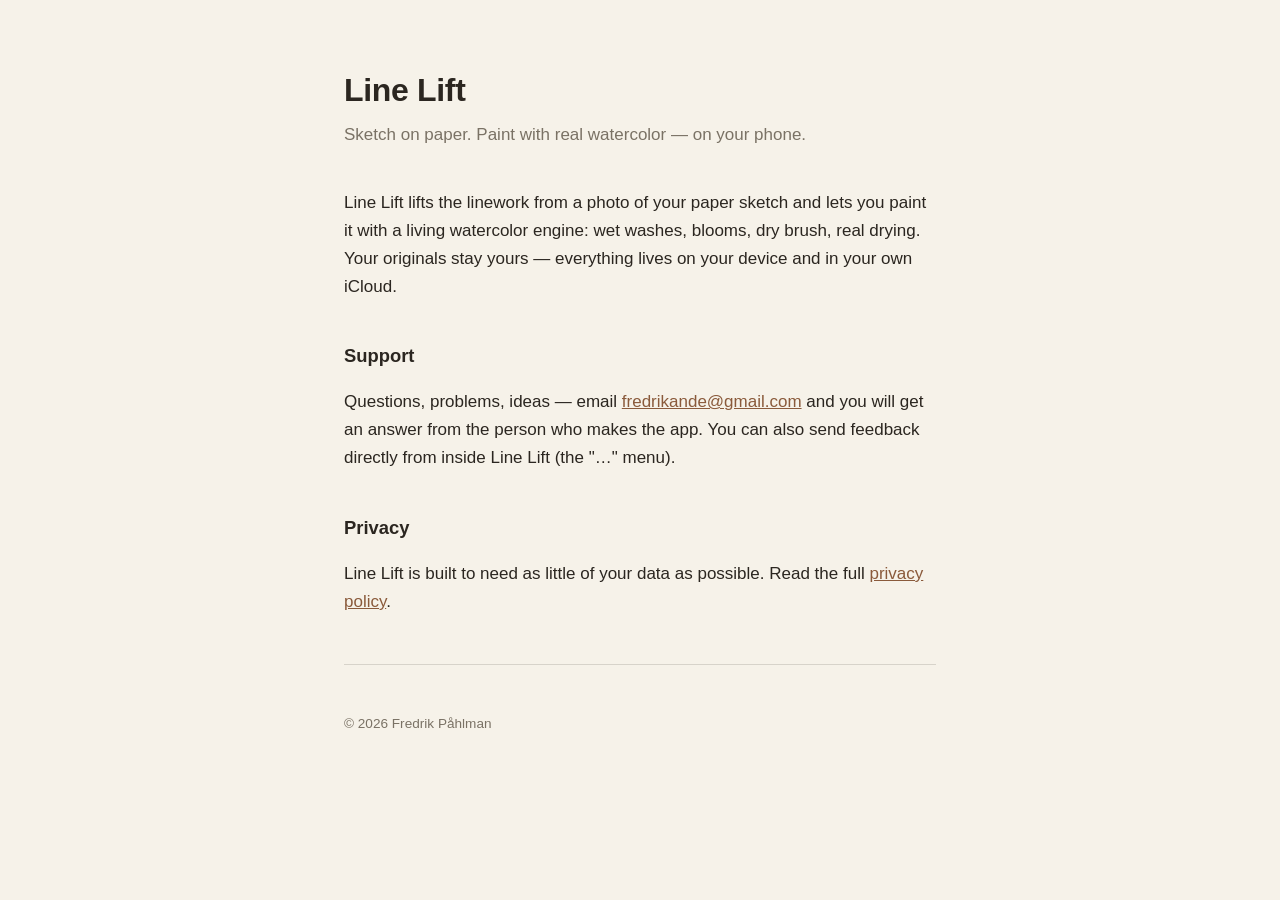
==== index.html @ dac559cd "Line Lift site: support page + privacy policy (GitHub Pages)" ====
<!DOCTYPE html>
<html lang="en">
<head>
<meta charset="utf-8">
<meta name="viewport" content="width=device-width, initial-scale=1">
<title>Line Lift — Support</title>
<meta name="description" content="Support and contact for Line Lift, the watercolor painting app.">
<style>
  :root {
    --paper: #F6F2E9;
    --ink: #2B2620;
    --ink-faint: #7A7265;
    --accent: #8A5A3B;
  }
  * { box-sizing: border-box; }
  body {
    margin: 0;
    background: var(--paper);
    color: var(--ink);
    font: 17px/1.65 -apple-system, BlinkMacSystemFont, "Segoe UI", Roboto, sans-serif;
    -webkit-font-smoothing: antialiased;
  }
  main {
    max-width: 40rem;
    margin: 0 auto;
    padding: 4rem 1.5rem 6rem;
  }
  h1 { font-size: 2rem; margin: 0 0 .25rem; letter-spacing: -0.01em; }
  .tagline { color: var(--ink-faint); margin: 0 0 2.5rem; }
  h2 { font-size: 1.15rem; margin: 2.5rem 0 .5rem; }
  a { color: var(--accent); }
  hr { border: 0; border-top: 1px solid rgba(43,38,32,.15); margin: 3rem 0; }
  footer { color: var(--ink-faint); font-size: .85rem; }
</style>
</head>
<body>
<main>
  <h1>Line Lift</h1>
  <p class="tagline">Sketch on paper. Paint with real watercolor — on your phone.</p>

  <p>Line Lift lifts the linework from a photo of your paper sketch and lets
  you paint it with a living watercolor engine: wet washes, blooms, dry brush,
  real drying. Your originals stay yours — everything lives on your device
  and in your own iCloud.</p>

  <h2>Support</h2>
  <p>Questions, problems, ideas — email
  <a href="mailto:fredrikande@gmail.com">fredrikande@gmail.com</a> and you will
  get an answer from the person who makes the app. You can also send feedback
  directly from inside Line Lift (the "…" menu).</p>

  <h2>Privacy</h2>
  <p>Line Lift is built to need as little of your data as possible.
  Read the full <a href="privacy/">privacy policy</a>.</p>

  <hr>
  <footer>© 2026 Fredrik Påhlman</footer>
</main>
</body>
</html>
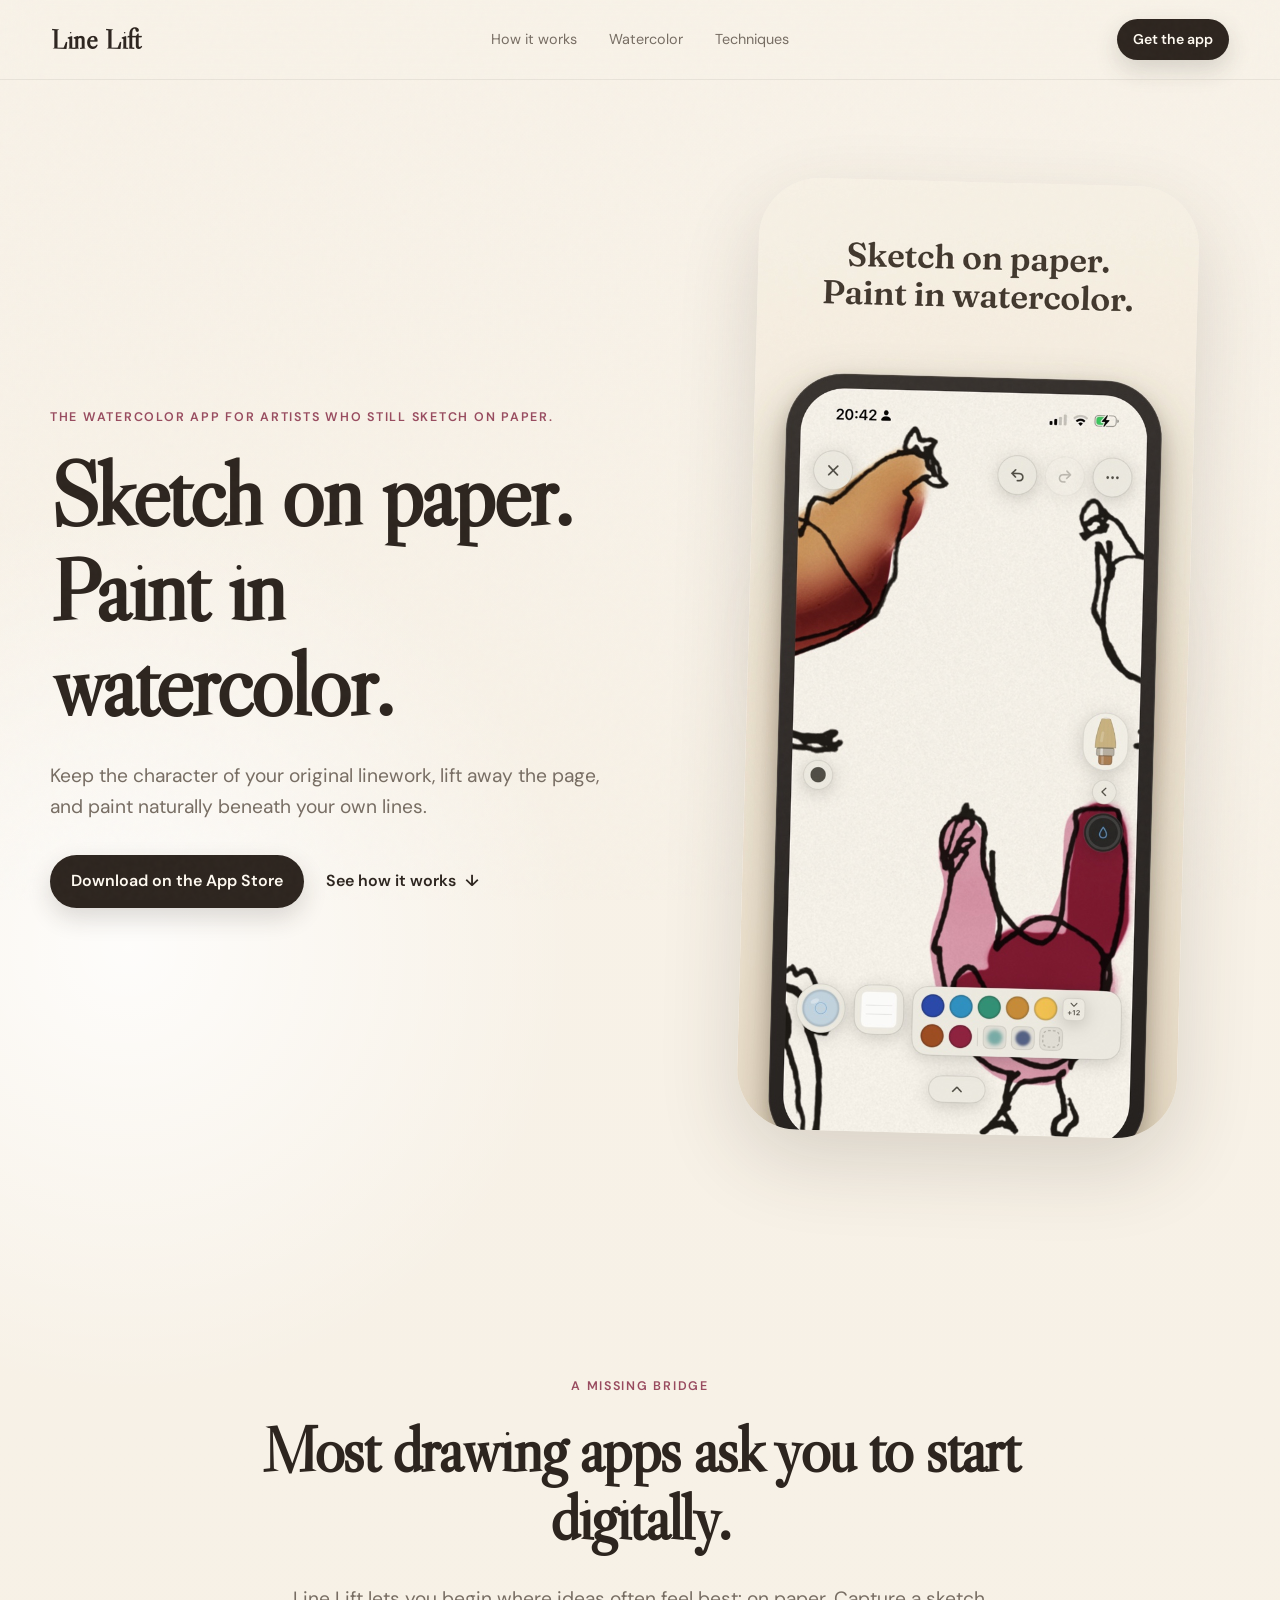
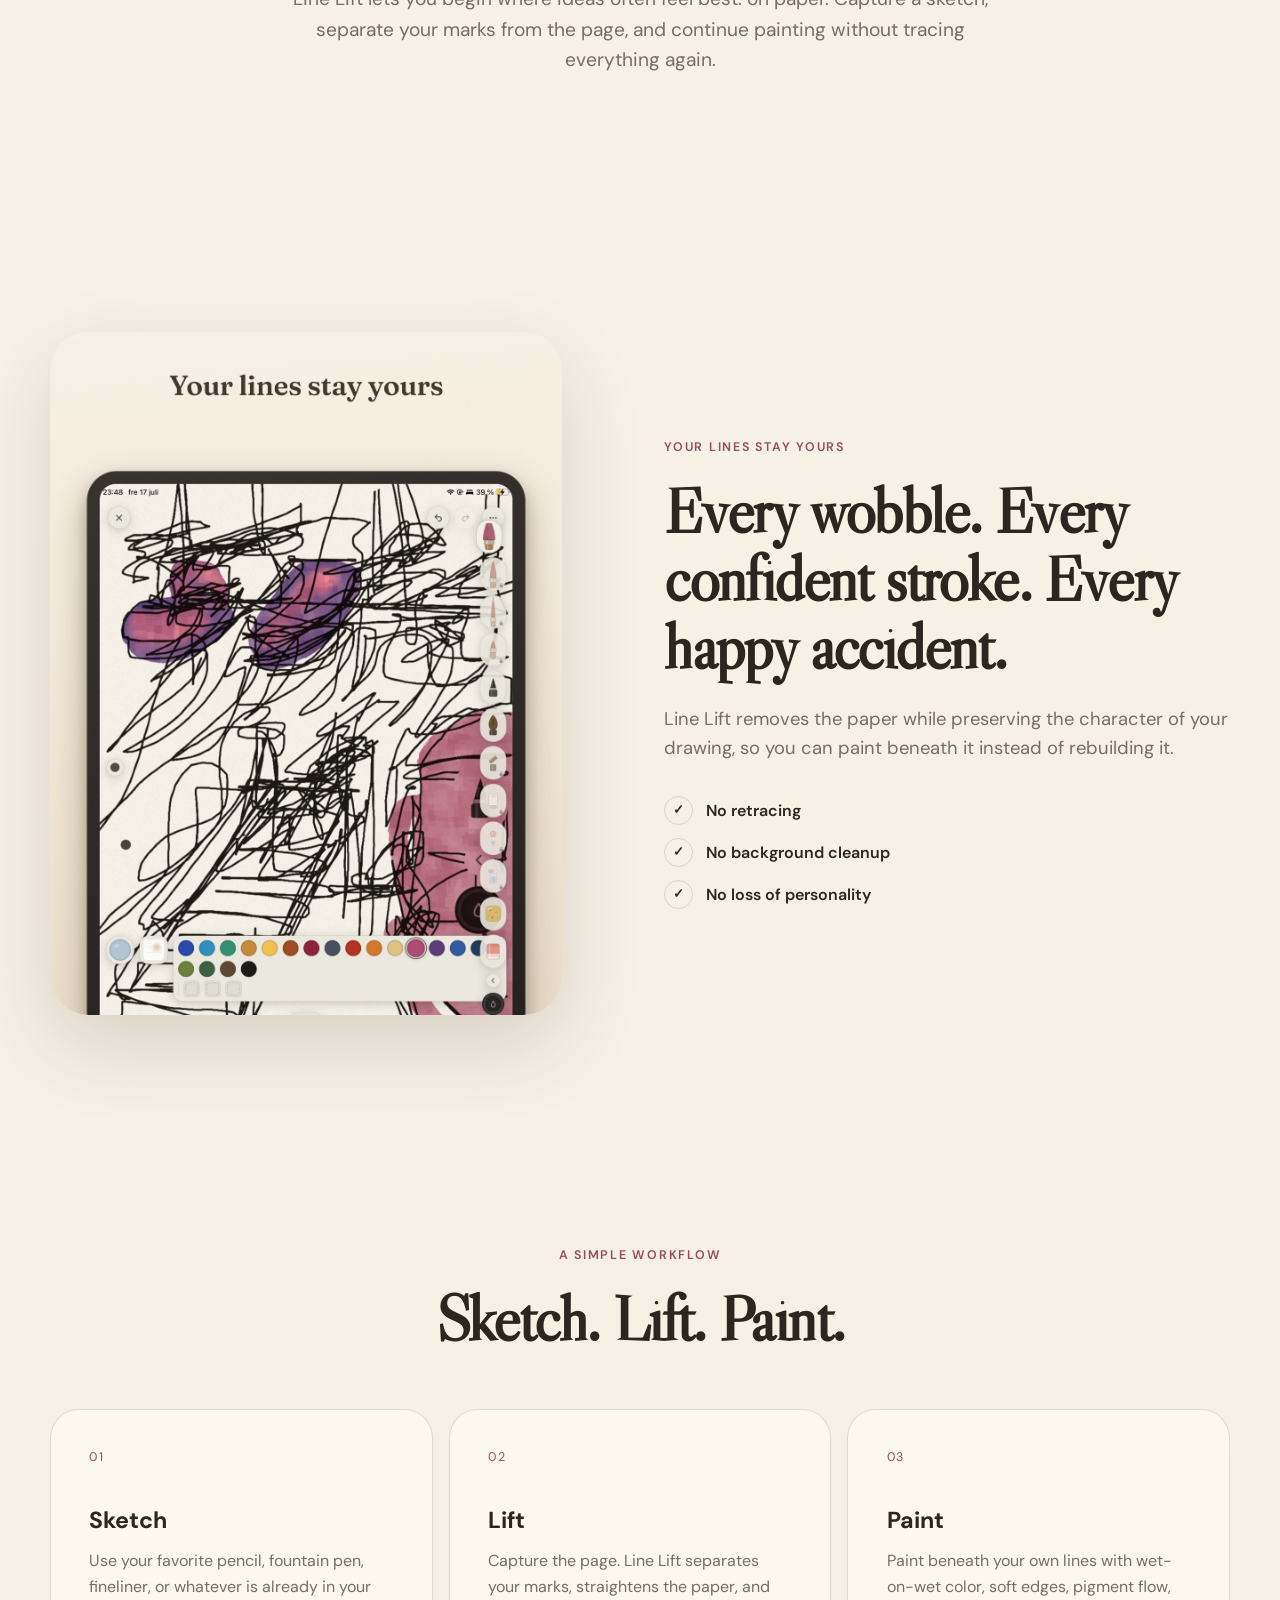
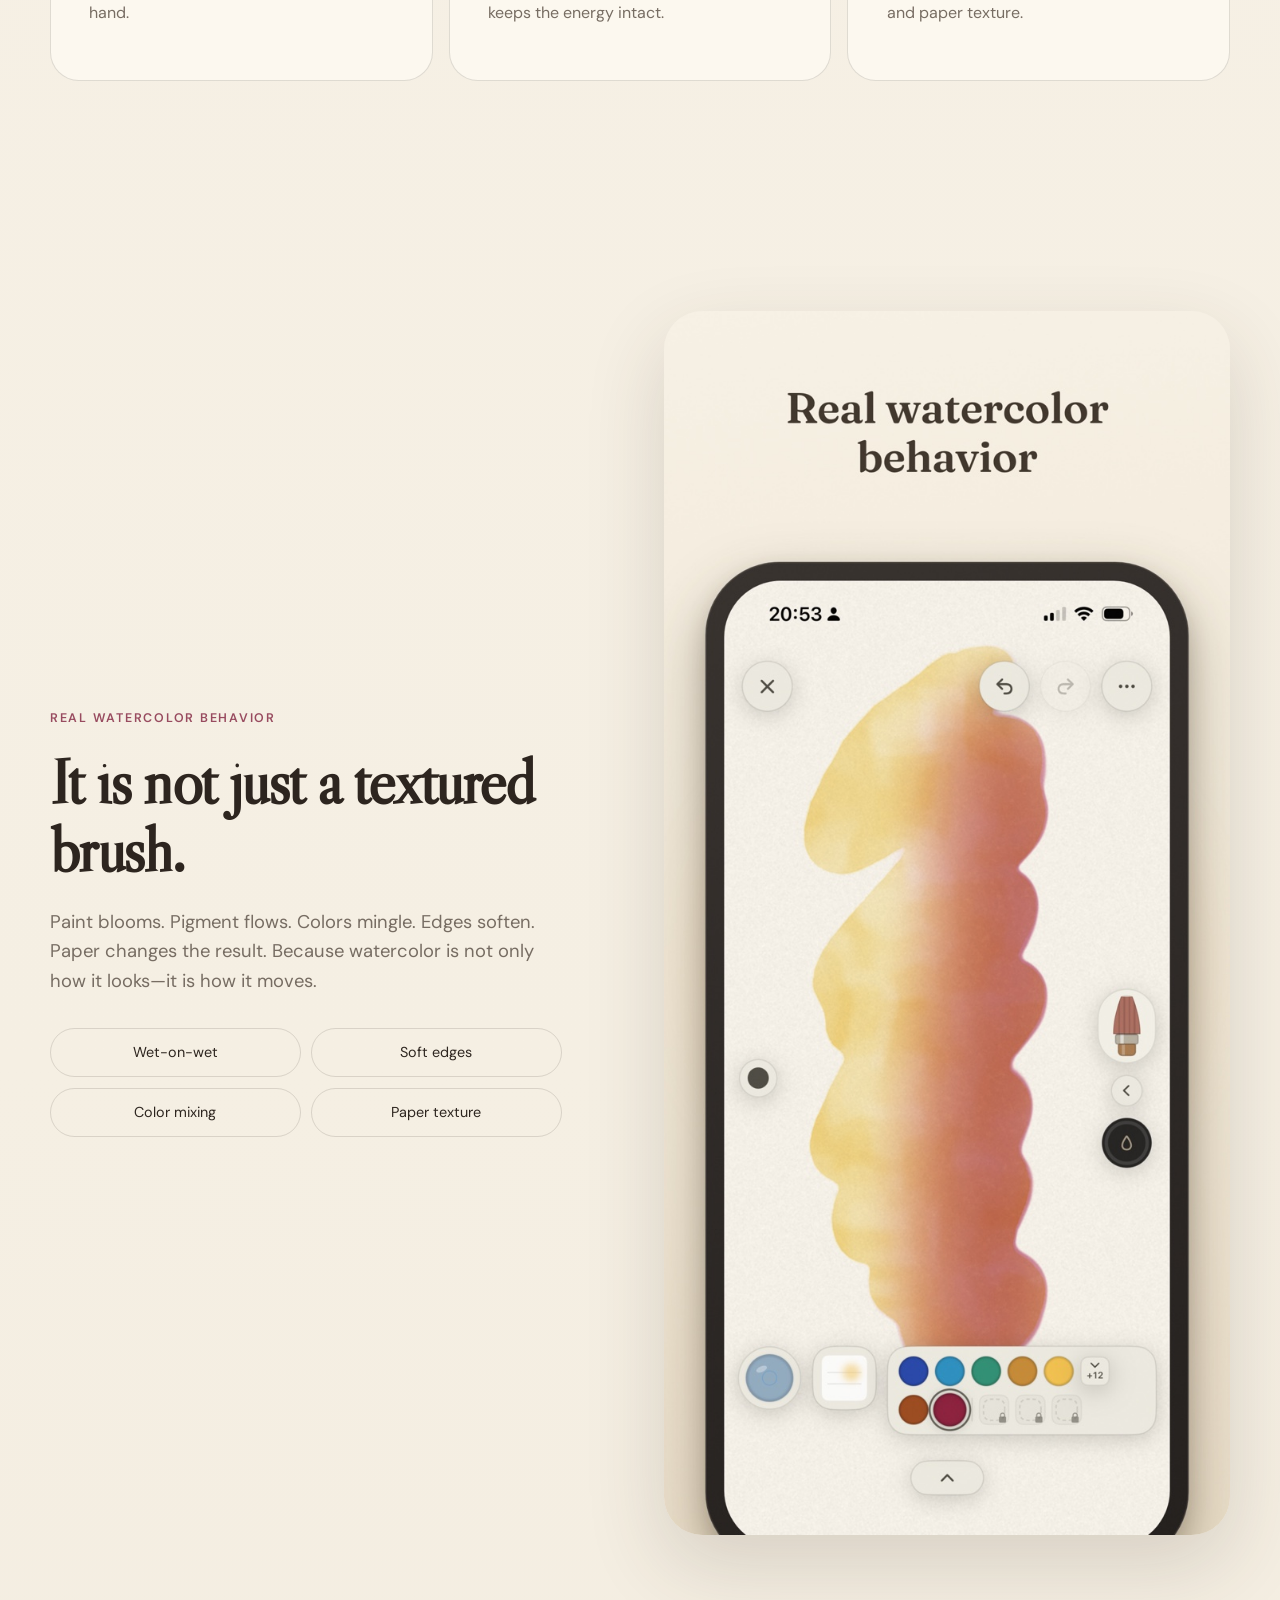
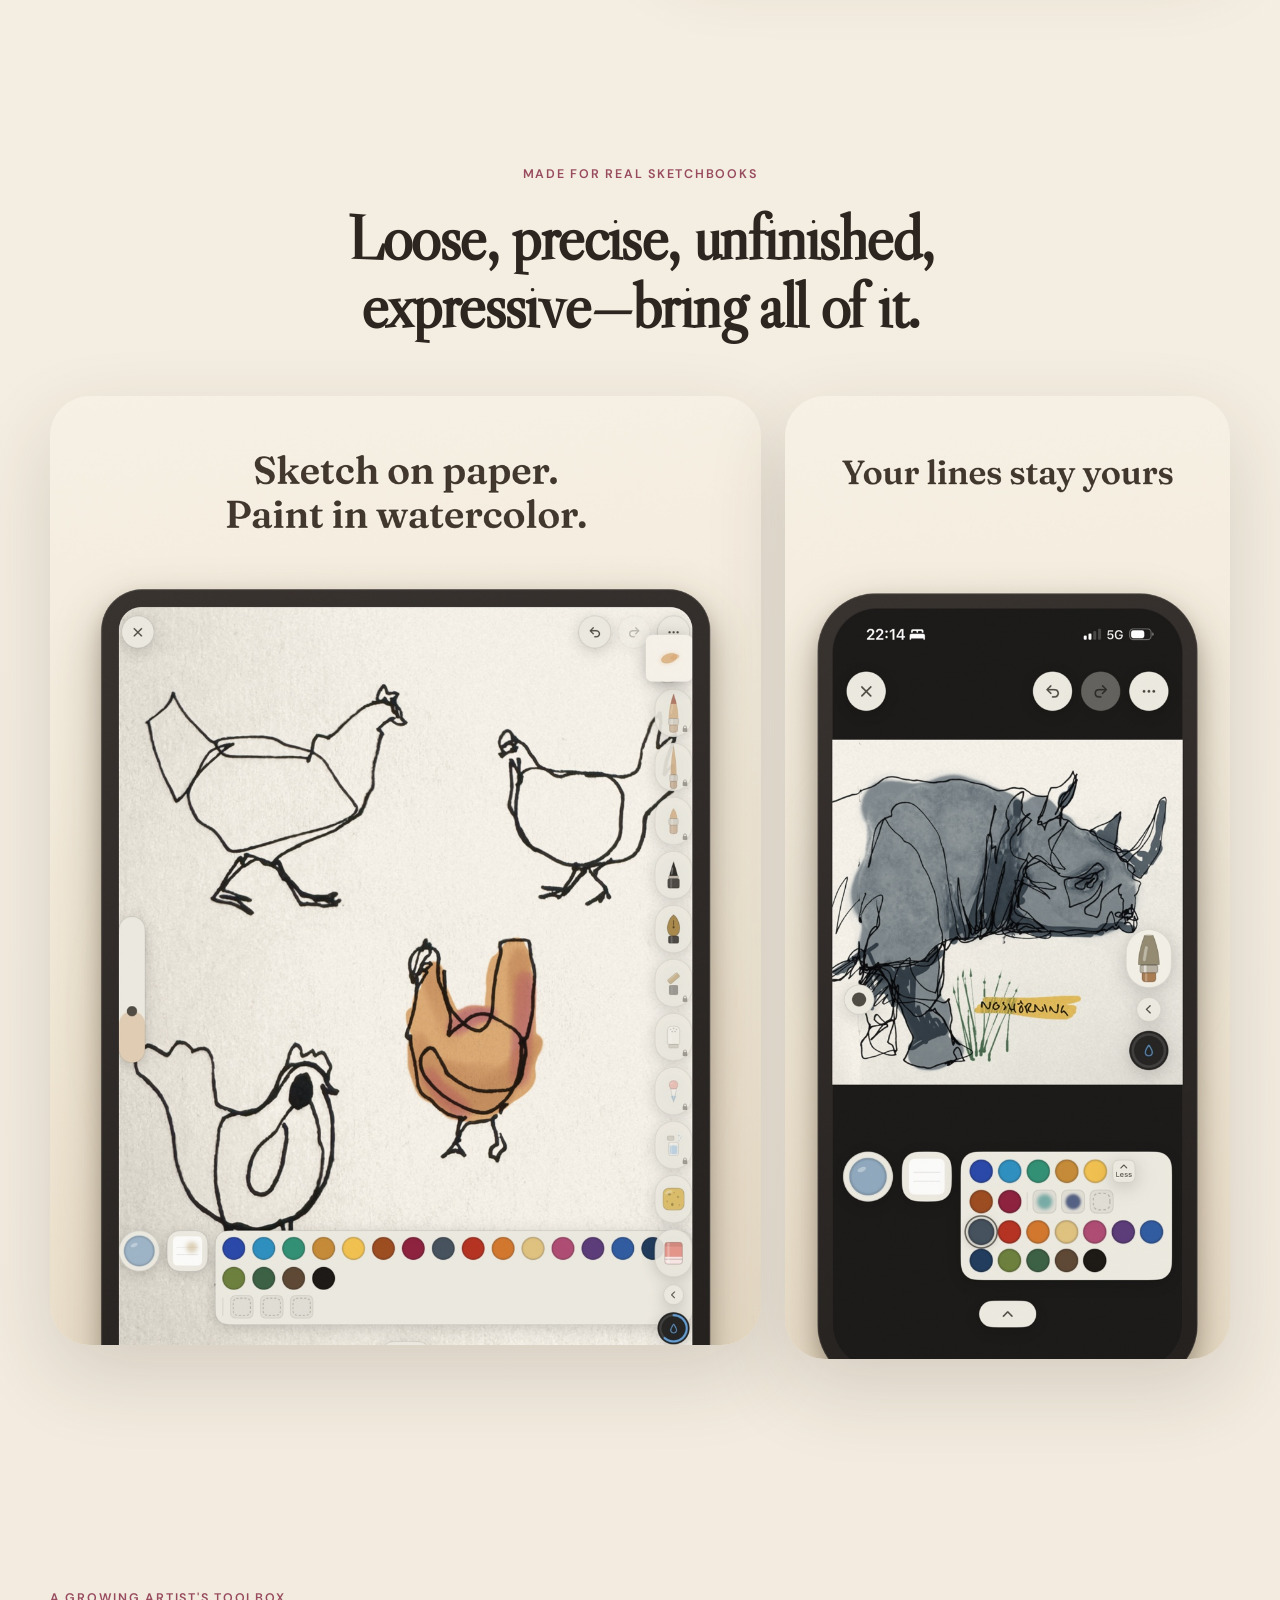
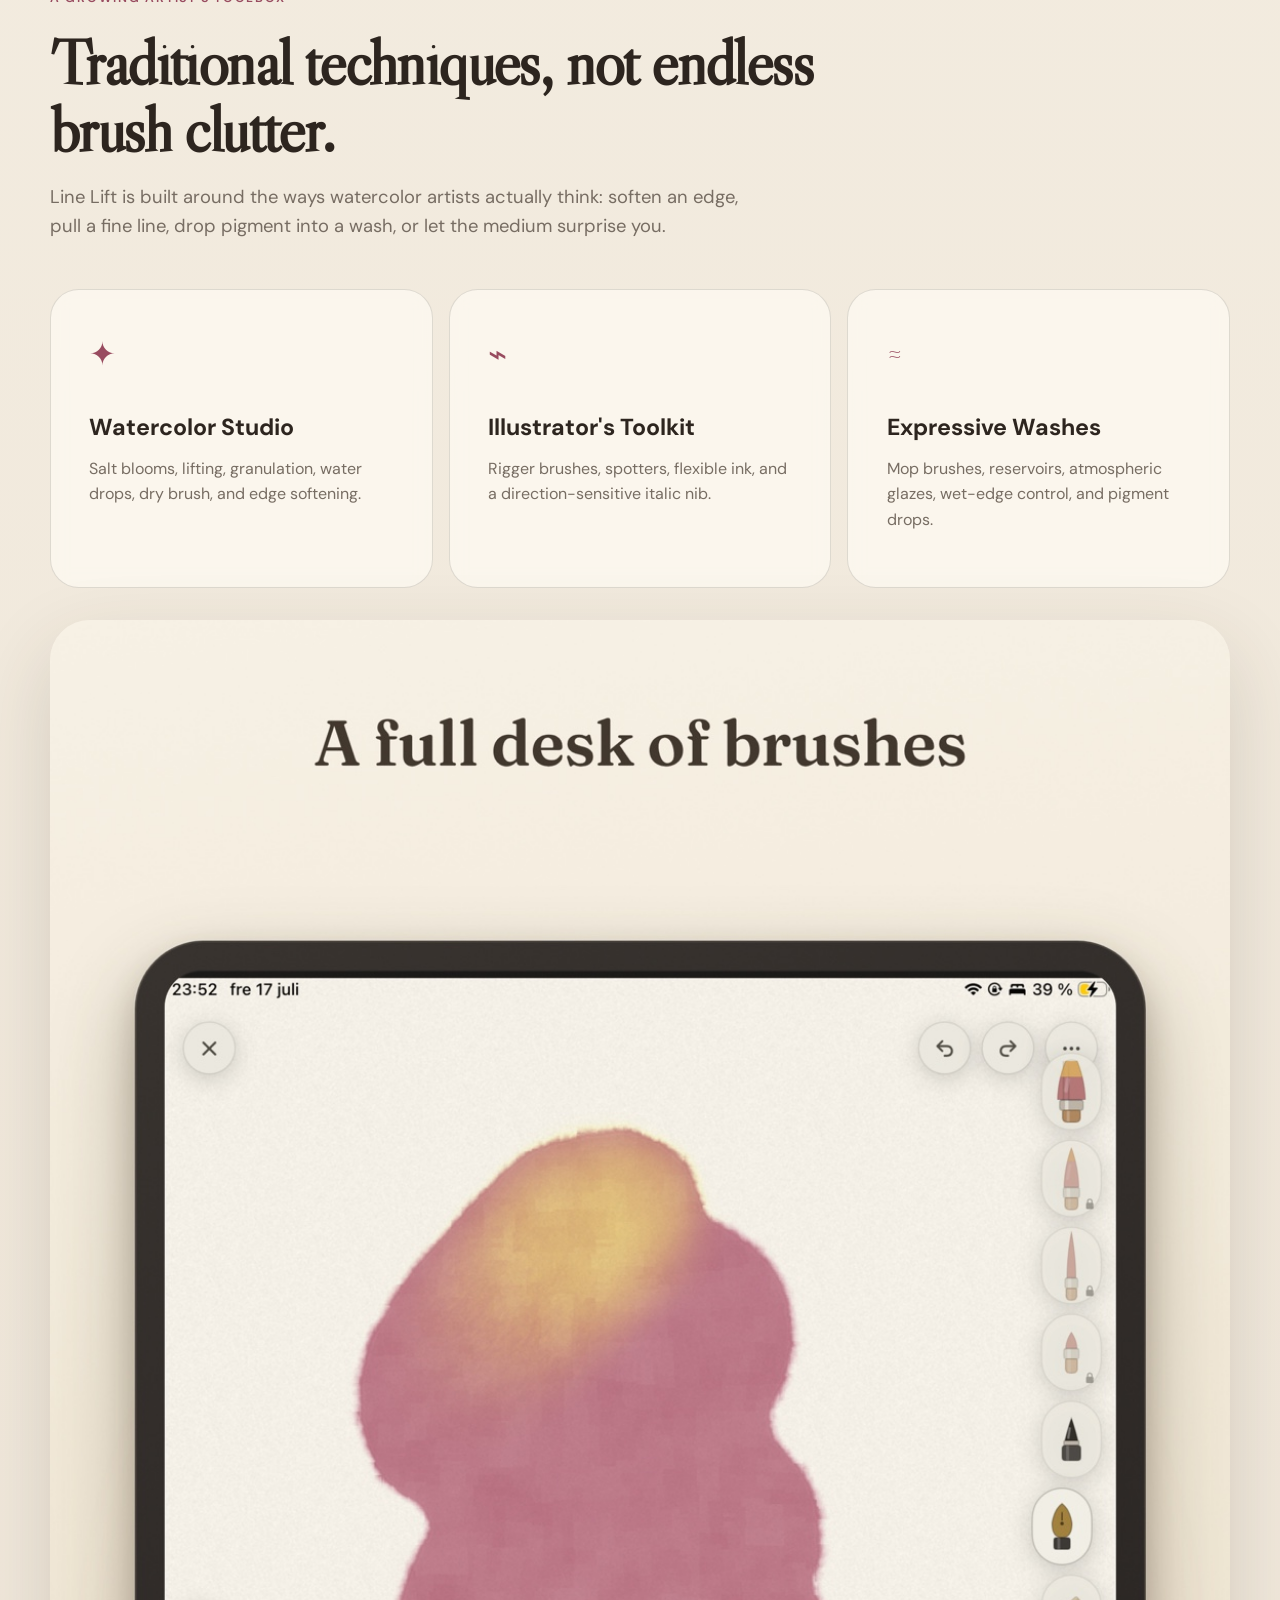
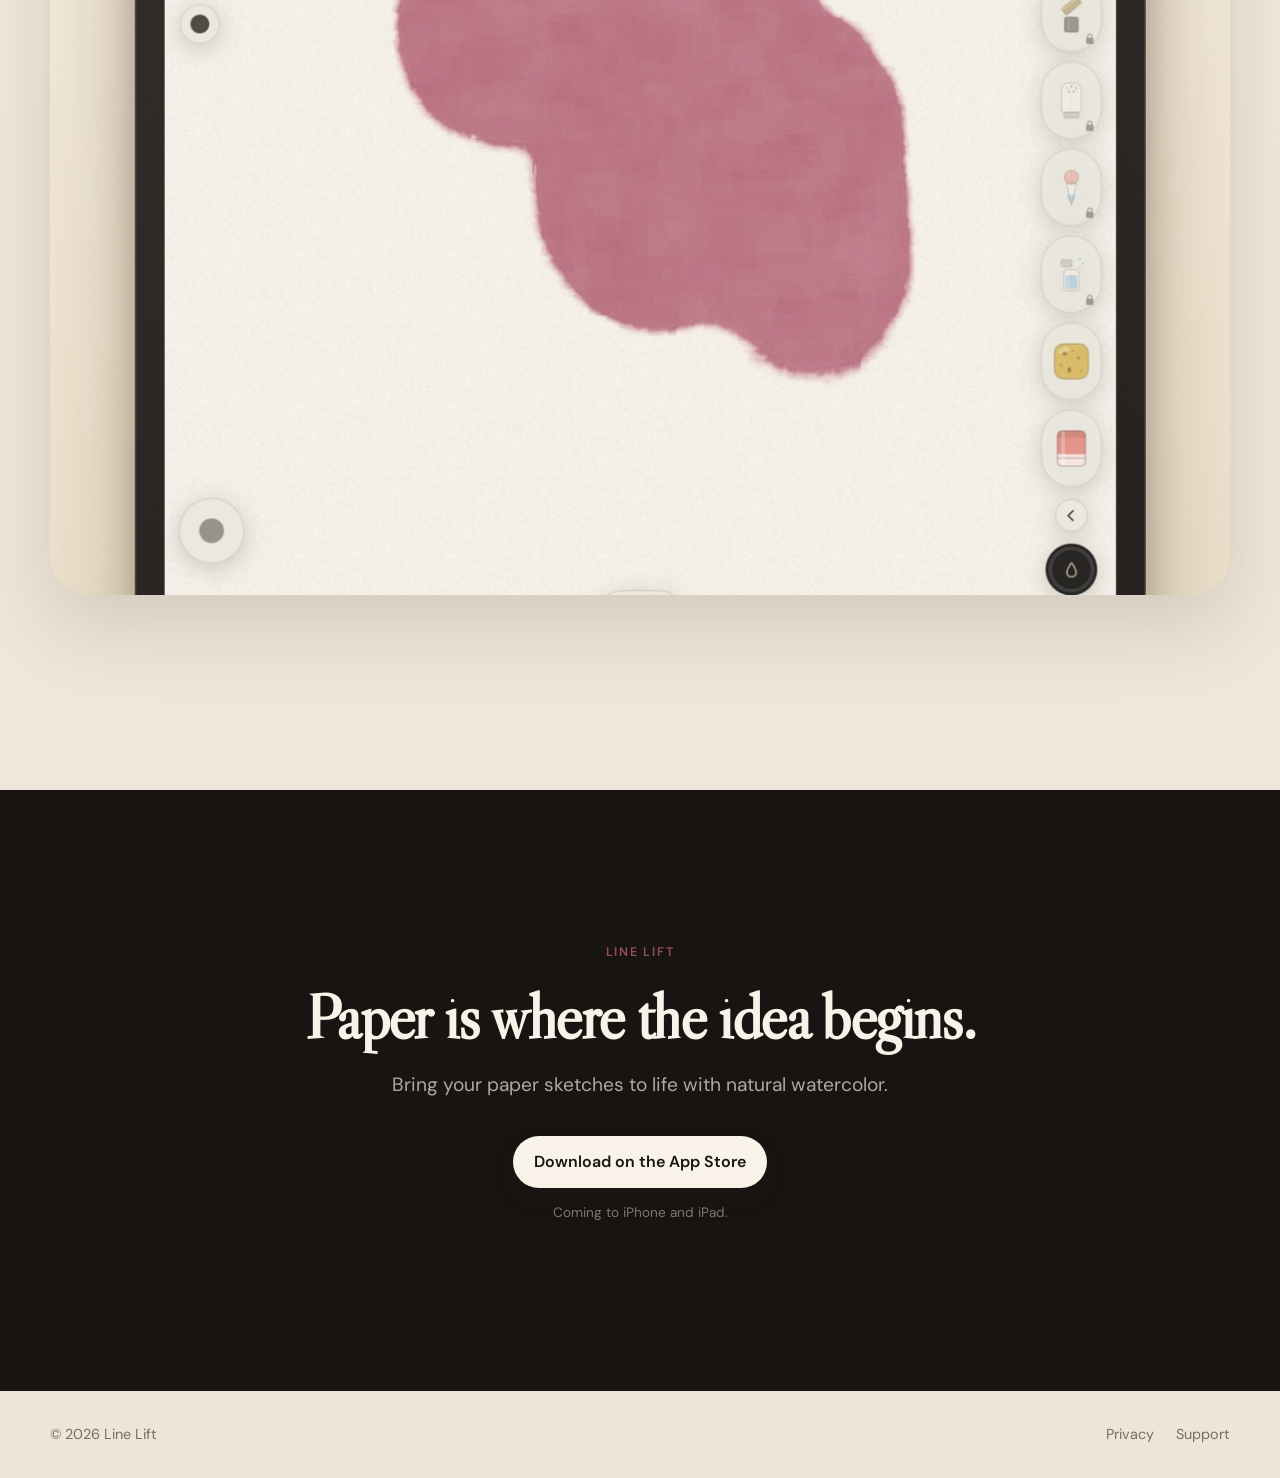
==== commit 94b8f90b: "Marketing site live at the root: landing page (index/styles/script/assets) from linelift-marketing-s" ====
--- a/index.html
+++ b/index.html
@@ -1,60 +1,162 @@
-<!DOCTYPE html>
+<!doctype html>
 <html lang="en">
 <head>
-<meta charset="utf-8">
-<meta name="viewport" content="width=device-width, initial-scale=1">
-<title>Line Lift — Support</title>
-<meta name="description" content="Support and contact for Line Lift, the watercolor painting app.">
-<style>
-  :root {
-    --paper: #F6F2E9;
-    --ink: #2B2620;
-    --ink-faint: #7A7265;
-    --accent: #8A5A3B;
-  }
-  * { box-sizing: border-box; }
-  body {
-    margin: 0;
-    background: var(--paper);
-    color: var(--ink);
-    font: 17px/1.65 -apple-system, BlinkMacSystemFont, "Segoe UI", Roboto, sans-serif;
-    -webkit-font-smoothing: antialiased;
-  }
-  main {
-    max-width: 40rem;
-    margin: 0 auto;
-    padding: 4rem 1.5rem 6rem;
-  }
-  h1 { font-size: 2rem; margin: 0 0 .25rem; letter-spacing: -0.01em; }
-  .tagline { color: var(--ink-faint); margin: 0 0 2.5rem; }
-  h2 { font-size: 1.15rem; margin: 2.5rem 0 .5rem; }
-  a { color: var(--accent); }
-  hr { border: 0; border-top: 1px solid rgba(43,38,32,.15); margin: 3rem 0; }
-  footer { color: var(--ink-faint); font-size: .85rem; }
-</style>
+  <meta charset="utf-8" />
+  <meta name="viewport" content="width=device-width, initial-scale=1" />
+  <meta name="theme-color" content="#f5efe3" />
+  <meta name="description" content="Line Lift lets you sketch on paper, lift your lines, and paint beneath them with natural digital watercolor." />
+  <title>Line Lift — Sketch on paper. Paint in watercolor.</title>
+  <link rel="preconnect" href="https://fonts.googleapis.com">
+  <link rel="preconnect" href="https://fonts.gstatic.com" crossorigin>
+  <link href="https://fonts.googleapis.com/css2?family=DM+Sans:wght@400;500;600&family=Libre+Caslon+Display&display=swap" rel="stylesheet">
+  <link rel="stylesheet" href="styles.css" />
 </head>
 <body>
-<main>
-  <h1>Line Lift</h1>
-  <p class="tagline">Sketch on paper. Paint with real watercolor — on your phone.</p>
+  <header class="site-header">
+    <a class="brand" href="#top" aria-label="Line Lift home">Line Lift</a>
+    <nav class="nav" aria-label="Primary navigation">
+      <a href="#how">How it works</a>
+      <a href="#watercolor">Watercolor</a>
+      <a href="#techniques">Techniques</a>
+    </nav>
+    <a class="button button-small" href="#download">Get the app</a>
+  </header>
 
-  <p>Line Lift lifts the linework from a photo of your paper sketch and lets
-  you paint it with a living watercolor engine: wet washes, blooms, dry brush,
-  real drying. Your originals stay yours — everything lives on your device
-  and in your own iCloud.</p>
+  <main id="top">
+    <section class="hero section-shell">
+      <div class="hero-copy reveal">
+        <p class="eyebrow">The watercolor app for artists who still sketch on paper.</p>
+        <h1>Sketch on paper.<br>Paint in watercolor.</h1>
+        <p class="lede">Keep the character of your original linework, lift away the page, and paint naturally beneath your own lines.</p>
+        <div class="hero-actions">
+          <a class="button" href="#download">Download on the App Store</a>
+          <a class="text-link" href="#how">See how it works <span>↓</span></a>
+        </div>
+      </div>
+      <div class="hero-visual reveal delay-1" aria-label="Line Lift shown on iPhone">
+        <div class="glow"></div>
+        <img src="assets/phone-sketch.jpeg" alt="Line Lift painting a paper chicken sketch with watercolor" />
+      </div>
+    </section>
 
-  <h2>Support</h2>
-  <p>Questions, problems, ideas — email
-  <a href="mailto:fredrikande@gmail.com">fredrikande@gmail.com</a> and you will
-  get an answer from the person who makes the app. You can also send feedback
-  directly from inside Line Lift (the "…" menu).</p>
+    <section class="statement section-shell reveal">
+      <p class="eyebrow">A missing bridge</p>
+      <h2>Most drawing apps ask you to start digitally.</h2>
+      <p>Line Lift lets you begin where ideas often feel best: on paper. Capture a sketch, separate your marks from the page, and continue painting without tracing everything again.</p>
+    </section>
 
-  <h2>Privacy</h2>
-  <p>Line Lift is built to need as little of your data as possible.
-  Read the full <a href="privacy/">privacy policy</a>.</p>
+    <section class="feature split section-shell" id="how">
+      <div class="feature-visual reveal">
+        <img src="assets/ipad-lines.jpeg" alt="Expressive black linework preserved over watercolor in Line Lift on iPad" />
+      </div>
+      <div class="feature-copy reveal delay-1">
+        <p class="eyebrow">Your lines stay yours</p>
+        <h2>Every wobble. Every confident stroke. Every happy accident.</h2>
+        <p>Line Lift removes the paper while preserving the character of your drawing, so you can paint beneath it instead of rebuilding it.</p>
+        <ul class="clean-list">
+          <li>No retracing</li>
+          <li>No background cleanup</li>
+          <li>No loss of personality</li>
+        </ul>
+      </div>
+    </section>
 
-  <hr>
-  <footer>© 2026 Fredrik Påhlman</footer>
-</main>
+    <section class="workflow section-shell">
+      <div class="section-heading reveal">
+        <p class="eyebrow">A simple workflow</p>
+        <h2>Sketch. Lift. Paint.</h2>
+      </div>
+      <div class="steps">
+        <article class="step reveal">
+          <span class="step-number">01</span>
+          <h3>Sketch</h3>
+          <p>Use your favorite pencil, fountain pen, fineliner, or whatever is already in your hand.</p>
+        </article>
+        <article class="step reveal delay-1">
+          <span class="step-number">02</span>
+          <h3>Lift</h3>
+          <p>Capture the page. Line Lift separates your marks, straightens the paper, and keeps the energy intact.</p>
+        </article>
+        <article class="step reveal delay-2">
+          <span class="step-number">03</span>
+          <h3>Paint</h3>
+          <p>Paint beneath your own lines with wet-on-wet color, soft edges, pigment flow, and paper texture.</p>
+        </article>
+      </div>
+    </section>
+
+    <section class="feature split reverse section-shell" id="watercolor">
+      <div class="feature-visual reveal">
+        <img src="assets/phone-watercolor.jpeg" alt="Soft natural watercolor blending inside Line Lift" />
+      </div>
+      <div class="feature-copy reveal delay-1">
+        <p class="eyebrow">Real watercolor behavior</p>
+        <h2>It is not just a textured brush.</h2>
+        <p>Paint blooms. Pigment flows. Colors mingle. Edges soften. Paper changes the result. Because watercolor is not only how it looks—it is how it moves.</p>
+        <div class="behavior-grid">
+          <span>Wet-on-wet</span><span>Soft edges</span><span>Color mixing</span><span>Paper texture</span>
+        </div>
+      </div>
+    </section>
+
+    <section class="gallery section-shell">
+      <div class="section-heading reveal">
+        <p class="eyebrow">Made for real sketchbooks</p>
+        <h2>Loose, precise, unfinished, expressive—bring all of it.</h2>
+      </div>
+      <div class="gallery-grid">
+        <figure class="reveal"><img src="assets/ipad-sketch.jpeg" alt="Paper chicken sketches being painted in Line Lift on iPad"></figure>
+        <figure class="reveal delay-1"><img src="assets/phone-lines.jpeg" alt="Rhino line drawing preserved over watercolor in Line Lift"></figure>
+      </div>
+    </section>
+
+    <section class="techniques section-shell" id="techniques">
+      <div class="techniques-copy reveal">
+        <p class="eyebrow">A growing artist's toolbox</p>
+        <h2>Traditional techniques, not endless brush clutter.</h2>
+        <p>Line Lift is built around the ways watercolor artists actually think: soften an edge, pull a fine line, drop pigment into a wash, or let the medium surprise you.</p>
+      </div>
+      <div class="technique-cards">
+        <article class="technique-card reveal">
+          <span class="technique-icon">✦</span>
+          <h3>Watercolor Studio</h3>
+          <p>Salt blooms, lifting, granulation, water drops, dry brush, and edge softening.</p>
+        </article>
+        <article class="technique-card reveal delay-1">
+          <span class="technique-icon">⌁</span>
+          <h3>Illustrator's Toolkit</h3>
+          <p>Rigger brushes, spotters, flexible ink, and a direction-sensitive italic nib.</p>
+        </article>
+        <article class="technique-card reveal delay-2">
+          <span class="technique-icon">≈</span>
+          <h3>Expressive Washes</h3>
+          <p>Mop brushes, reservoirs, atmospheric glazes, wet-edge control, and pigment drops.</p>
+        </article>
+      </div>
+      <div class="wide-image reveal">
+        <img src="assets/ipad-brushes.jpeg" alt="A collection of watercolor brushes inside Line Lift on iPad" />
+      </div>
+    </section>
+
+    <section class="final-cta" id="download">
+      <div class="final-inner reveal">
+        <p class="eyebrow">Line Lift</p>
+        <h2>Paper is where the idea begins.</h2>
+        <p>Bring your paper sketches to life with natural watercolor.</p>
+        <a class="button button-dark" href="#" aria-label="Download Line Lift on the App Store">Download on the App Store</a>
+        <p class="availability">Coming to iPhone and iPad.</p>
+      </div>
+    </section>
+  </main>
+
+  <footer class="footer section-shell">
+    <span>© <span id="year"></span> Line Lift</span>
+    <div>
+      <a href="privacy/">Privacy</a>
+      <a href="support/">Support</a>
+    </div>
+  </footer>
+
+  <script src="script.js"></script>
 </body>
 </html>
--- a/styles.css
+++ b/styles.css
@@ -0,0 +1,185 @@
+:root {
+  --paper: #f5efe3;
+  --paper-deep: #e9dfcf;
+  --ink: #2d251f;
+  --muted: #776d63;
+  --line: rgba(45, 37, 31, .14);
+  --card: rgba(255, 252, 245, .66);
+  --accent: #984b5f;
+  --shadow: 0 30px 80px rgba(65, 48, 35, .16);
+  --serif: "Libre Caslon Display", Georgia, serif;
+  --sans: "DM Sans", -apple-system, BlinkMacSystemFont, "Segoe UI", sans-serif;
+}
+
+* { box-sizing: border-box; }
+html { scroll-behavior: smooth; }
+body {
+  margin: 0;
+  background:
+    radial-gradient(circle at 10% 10%, rgba(255,255,255,.82), transparent 28rem),
+    linear-gradient(180deg, #f8f2e8 0%, var(--paper) 45%, #eee5d8 100%);
+  color: var(--ink);
+  font-family: var(--sans);
+  line-height: 1.6;
+}
+body::before {
+  content: "";
+  position: fixed;
+  inset: 0;
+  pointer-events: none;
+  opacity: .18;
+  background-image: url("data:image/svg+xml,%3Csvg viewBox='0 0 180 180' xmlns='http://www.w3.org/2000/svg'%3E%3Cfilter id='n'%3E%3CfeTurbulence type='fractalNoise' baseFrequency='.85' numOctaves='3' stitchTiles='stitch'/%3E%3C/filter%3E%3Crect width='100%25' height='100%25' filter='url(%23n)' opacity='.12'/%3E%3C/svg%3E");
+  z-index: 99;
+}
+img { display: block; width: 100%; }
+a { color: inherit; text-decoration: none; }
+
+.site-header {
+  position: sticky;
+  top: 0;
+  z-index: 50;
+  display: grid;
+  grid-template-columns: 1fr auto 1fr;
+  align-items: center;
+  gap: 2rem;
+  padding: 1.1rem clamp(1.25rem, 4vw, 4rem);
+  background: rgba(248, 242, 232, .78);
+  border-bottom: 1px solid rgba(45,37,31,.08);
+  backdrop-filter: blur(18px);
+}
+.brand { font-family: var(--serif); font-size: 1.7rem; font-weight: 700; }
+.nav { display: flex; gap: 2rem; font-size: .9rem; color: var(--muted); }
+.nav a:hover { color: var(--ink); }
+.site-header > .button { justify-self: end; }
+
+.section-shell { width: min(1180px, calc(100% - 2.5rem)); margin-inline: auto; }
+.hero {
+  min-height: 88vh;
+  display: grid;
+  grid-template-columns: 1.05fr .95fr;
+  align-items: center;
+  gap: clamp(2rem, 6vw, 7rem);
+  padding-block: clamp(4rem, 8vw, 8rem);
+}
+.eyebrow {
+  margin: 0 0 1.2rem;
+  font-size: .78rem;
+  font-weight: 600;
+  letter-spacing: .14em;
+  text-transform: uppercase;
+  color: var(--accent);
+}
+h1, h2, h3 { margin: 0; line-height: 1.06; }
+h1, h2 { font-family: var(--serif); font-weight: 700; letter-spacing: -.025em; }
+h1 { font-size: clamp(3.6rem, 7vw, 7.4rem); }
+h2 { font-size: clamp(2.5rem, 5vw, 5rem); }
+h3 { font-size: 1.45rem; }
+.lede { max-width: 43rem; margin: 1.8rem 0 0; font-size: clamp(1.1rem, 1.5vw, 1.35rem); color: var(--muted); }
+.hero-actions { display: flex; align-items: center; gap: 1.4rem; margin-top: 2rem; flex-wrap: wrap; }
+.button {
+  display: inline-flex;
+  align-items: center;
+  justify-content: center;
+  min-height: 3.2rem;
+  padding: .85rem 1.3rem;
+  border-radius: 999px;
+  background: var(--ink);
+  color: #fffaf1;
+  font-weight: 600;
+  box-shadow: 0 10px 25px rgba(45,37,31,.16);
+  transition: transform .2s ease, box-shadow .2s ease;
+}
+.button:hover { transform: translateY(-2px); box-shadow: 0 14px 30px rgba(45,37,31,.22); }
+.button-small { min-height: 2.55rem; padding: .55rem 1rem; font-size: .88rem; }
+.text-link { font-weight: 600; }
+.text-link span { display: inline-block; margin-left: .3rem; transition: transform .2s ease; }
+.text-link:hover span { transform: translateY(4px); }
+.hero-visual { position: relative; display: grid; place-items: center; }
+.hero-visual img { position: relative; width: min(100%, 440px); border-radius: 3.8rem; box-shadow: var(--shadow); transform: rotate(1.5deg); }
+.glow { position: absolute; width: 90%; aspect-ratio: 1; border-radius: 50%; background: radial-gradient(circle, rgba(196,111,125,.32), transparent 68%); filter: blur(20px); }
+
+.statement { text-align: center; padding-block: clamp(5rem, 11vw, 11rem); }
+.statement h2 { max-width: 900px; margin-inline: auto; }
+.statement > p:last-child { max-width: 720px; margin: 2rem auto 0; color: var(--muted); font-size: 1.2rem; }
+
+.split { display: grid; grid-template-columns: .95fr 1.05fr; align-items: center; gap: clamp(3rem, 8vw, 8rem); padding-block: clamp(5rem, 9vw, 9rem); }
+.split.reverse .feature-visual { order: 2; }
+.feature-visual img { border-radius: 2.4rem; box-shadow: var(--shadow); }
+.feature-copy p:not(.eyebrow) { color: var(--muted); font-size: 1.15rem; margin-top: 1.5rem; }
+.clean-list { list-style: none; padding: 0; margin: 2rem 0 0; display: grid; gap: .8rem; }
+.clean-list li { display: flex; align-items: center; gap: .8rem; font-weight: 600; }
+.clean-list li::before { content: "✓"; display: grid; place-items: center; width: 1.7rem; height: 1.7rem; border: 1px solid var(--line); border-radius: 50%; font-size: .8rem; }
+
+.workflow { padding-block: clamp(5rem, 9vw, 9rem); }
+.section-heading { text-align: center; max-width: 800px; margin: 0 auto 3.5rem; }
+.steps { display: grid; grid-template-columns: repeat(3, 1fr); gap: 1rem; }
+.step, .technique-card {
+  padding: clamp(1.7rem, 3vw, 2.5rem);
+  border: 1px solid var(--line);
+  border-radius: 1.8rem;
+  background: var(--card);
+  backdrop-filter: blur(8px);
+}
+.step-number { display: block; margin-bottom: 2.5rem; color: var(--accent); font-size: .78rem; letter-spacing: .12em; }
+.step p, .technique-card p { color: var(--muted); }
+.behavior-grid { display: grid; grid-template-columns: 1fr 1fr; gap: .65rem; margin-top: 2rem; }
+.behavior-grid span { padding: .75rem 1rem; border: 1px solid var(--line); border-radius: 999px; text-align: center; font-size: .9rem; }
+
+.gallery { padding-block: clamp(5rem, 9vw, 9rem); }
+.gallery-grid { display: grid; grid-template-columns: 1.15fr .72fr; gap: 1.5rem; align-items: start; }
+.gallery figure { margin: 0; }
+.gallery img { border-radius: 2.5rem; box-shadow: var(--shadow); }
+
+.techniques { padding-block: clamp(5rem, 9vw, 9rem); }
+.techniques-copy { max-width: 850px; margin-bottom: 3rem; }
+.techniques-copy > p:last-child { max-width: 700px; color: var(--muted); font-size: 1.15rem; }
+.technique-cards { display: grid; grid-template-columns: repeat(3, 1fr); gap: 1rem; }
+.technique-icon { display: block; font-family: var(--serif); font-size: 2rem; color: var(--accent); margin-bottom: 2.2rem; }
+.wide-image { margin-top: 2rem; }
+.wide-image img { border-radius: 2.5rem; box-shadow: var(--shadow); }
+
+.final-cta { margin-top: 5rem; padding: clamp(6rem, 12vw, 12rem) 1.25rem; background: #171411; color: #f8f2e8; text-align: center; }
+.final-inner { max-width: 850px; margin-inline: auto; }
+.final-inner h2 { color: #f8f2e8; }
+.final-inner > p:not(.eyebrow):not(.availability) { color: rgba(248,242,232,.67); font-size: 1.2rem; }
+.button-dark { background: #f8f2e8; color: #171411; margin-top: 1rem; }
+.availability { color: rgba(248,242,232,.45); font-size: .85rem; }
+.footer { display: flex; justify-content: space-between; padding-block: 2rem; color: var(--muted); font-size: .9rem; }
+.footer div { display: flex; gap: 1.4rem; }
+
+.reveal { opacity: 0; transform: translateY(26px); transition: opacity .75s ease, transform .75s ease; }
+.reveal.visible { opacity: 1; transform: translateY(0); }
+.delay-1 { transition-delay: .12s; }
+.delay-2 { transition-delay: .24s; }
+
+@media (max-width: 900px) {
+  .site-header { grid-template-columns: 1fr auto; }
+  .nav { display: none; }
+  .hero { grid-template-columns: 1fr; text-align: center; min-height: auto; }
+  .hero-copy { display: grid; justify-items: center; }
+  .hero-visual img { width: min(78vw, 410px); }
+  .split, .gallery-grid { grid-template-columns: 1fr; }
+  .split.reverse .feature-visual { order: initial; }
+  .feature-copy { text-align: center; }
+  .clean-list { max-width: 320px; margin-inline: auto; text-align: left; }
+  .steps, .technique-cards { grid-template-columns: 1fr; }
+  .gallery-grid figure:nth-child(2) { width: 70%; justify-self: center; }
+}
+
+@media (max-width: 560px) {
+  .site-header { padding-inline: 1rem; }
+  .button-small { font-size: 0; width: 2.7rem; padding: 0; }
+  .button-small::after { content: "↓"; font-size: 1rem; }
+  h1 { font-size: clamp(3.1rem, 16vw, 4.5rem); }
+  .hero { padding-top: 3rem; }
+  .hero-actions { flex-direction: column; }
+  .feature-visual img, .gallery img, .wide-image img { border-radius: 1.6rem; }
+  .gallery-grid figure:nth-child(2) { width: 90%; }
+  .footer { flex-direction: column; gap: 1rem; align-items: center; }
+}
+
+@media (prefers-reduced-motion: reduce) {
+  html { scroll-behavior: auto; }
+  .reveal { opacity: 1; transform: none; transition: none; }
+  .button, .text-link span { transition: none; }
+}
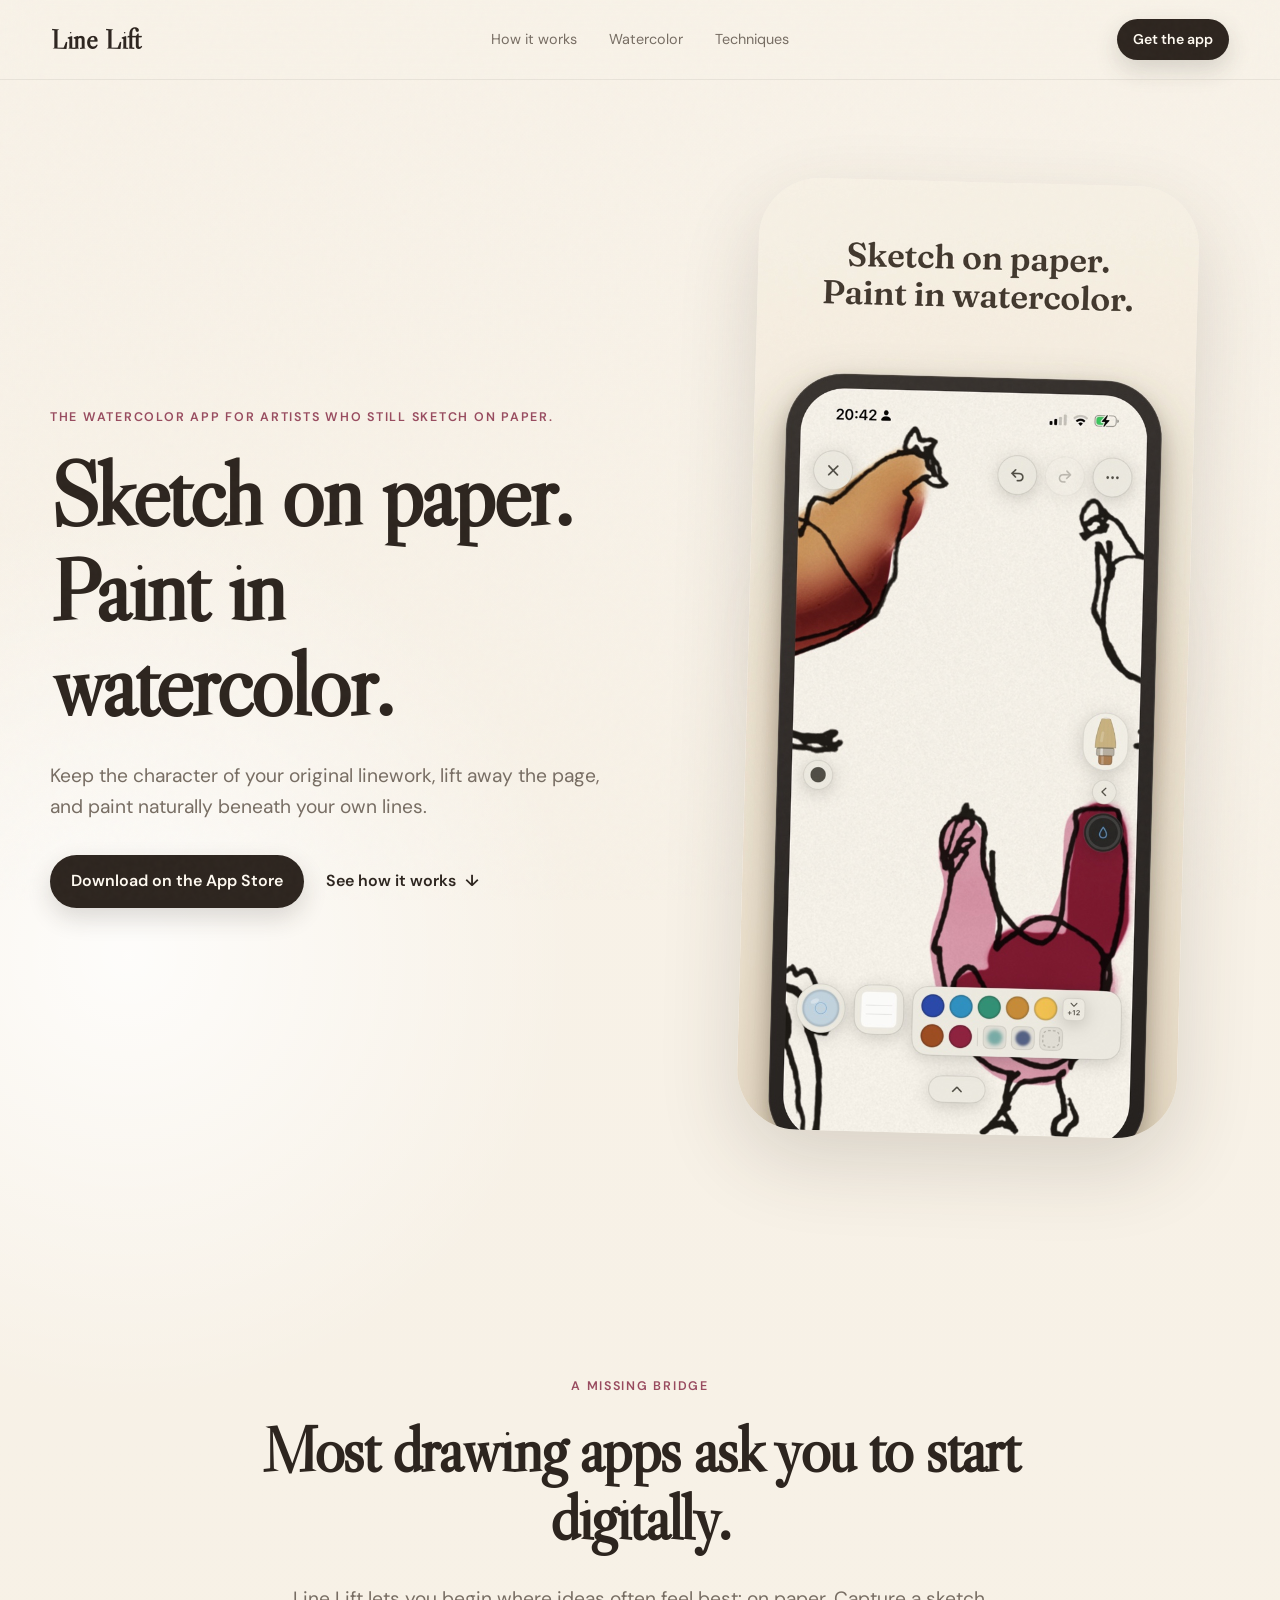
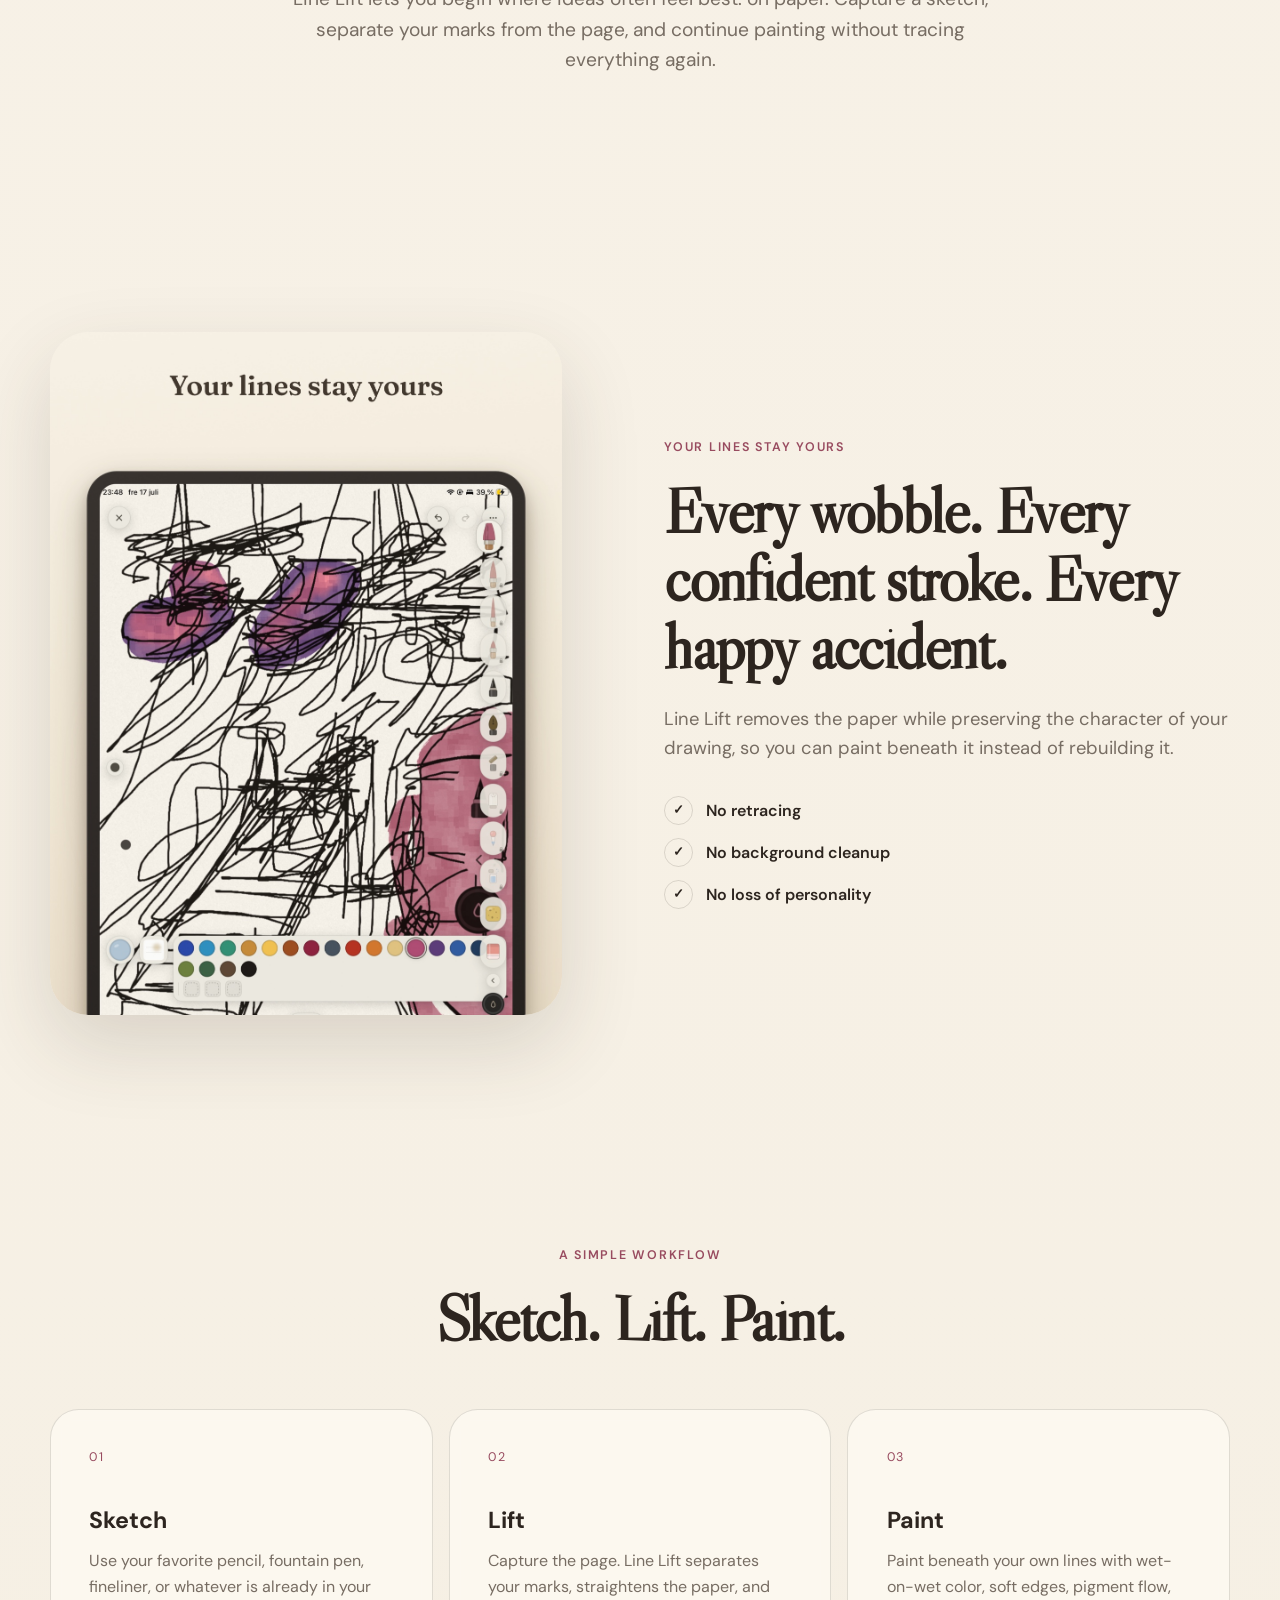
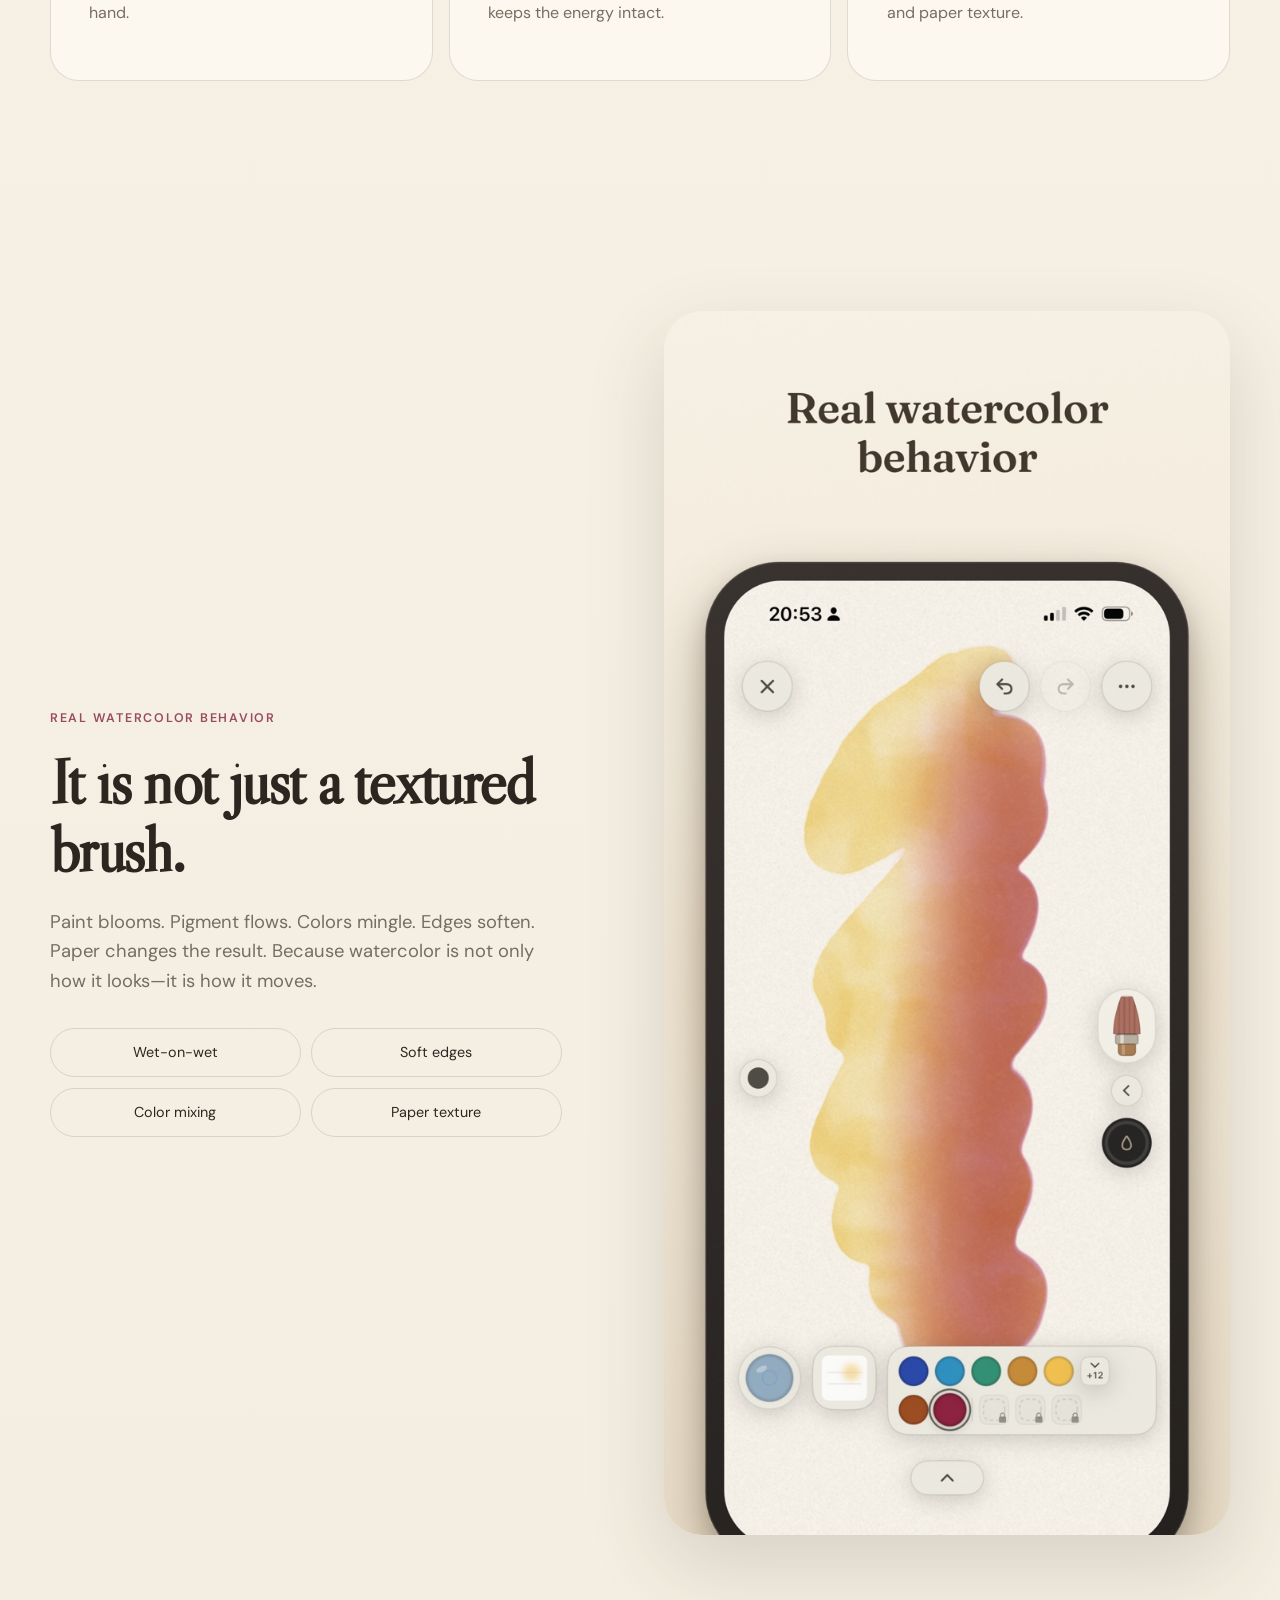
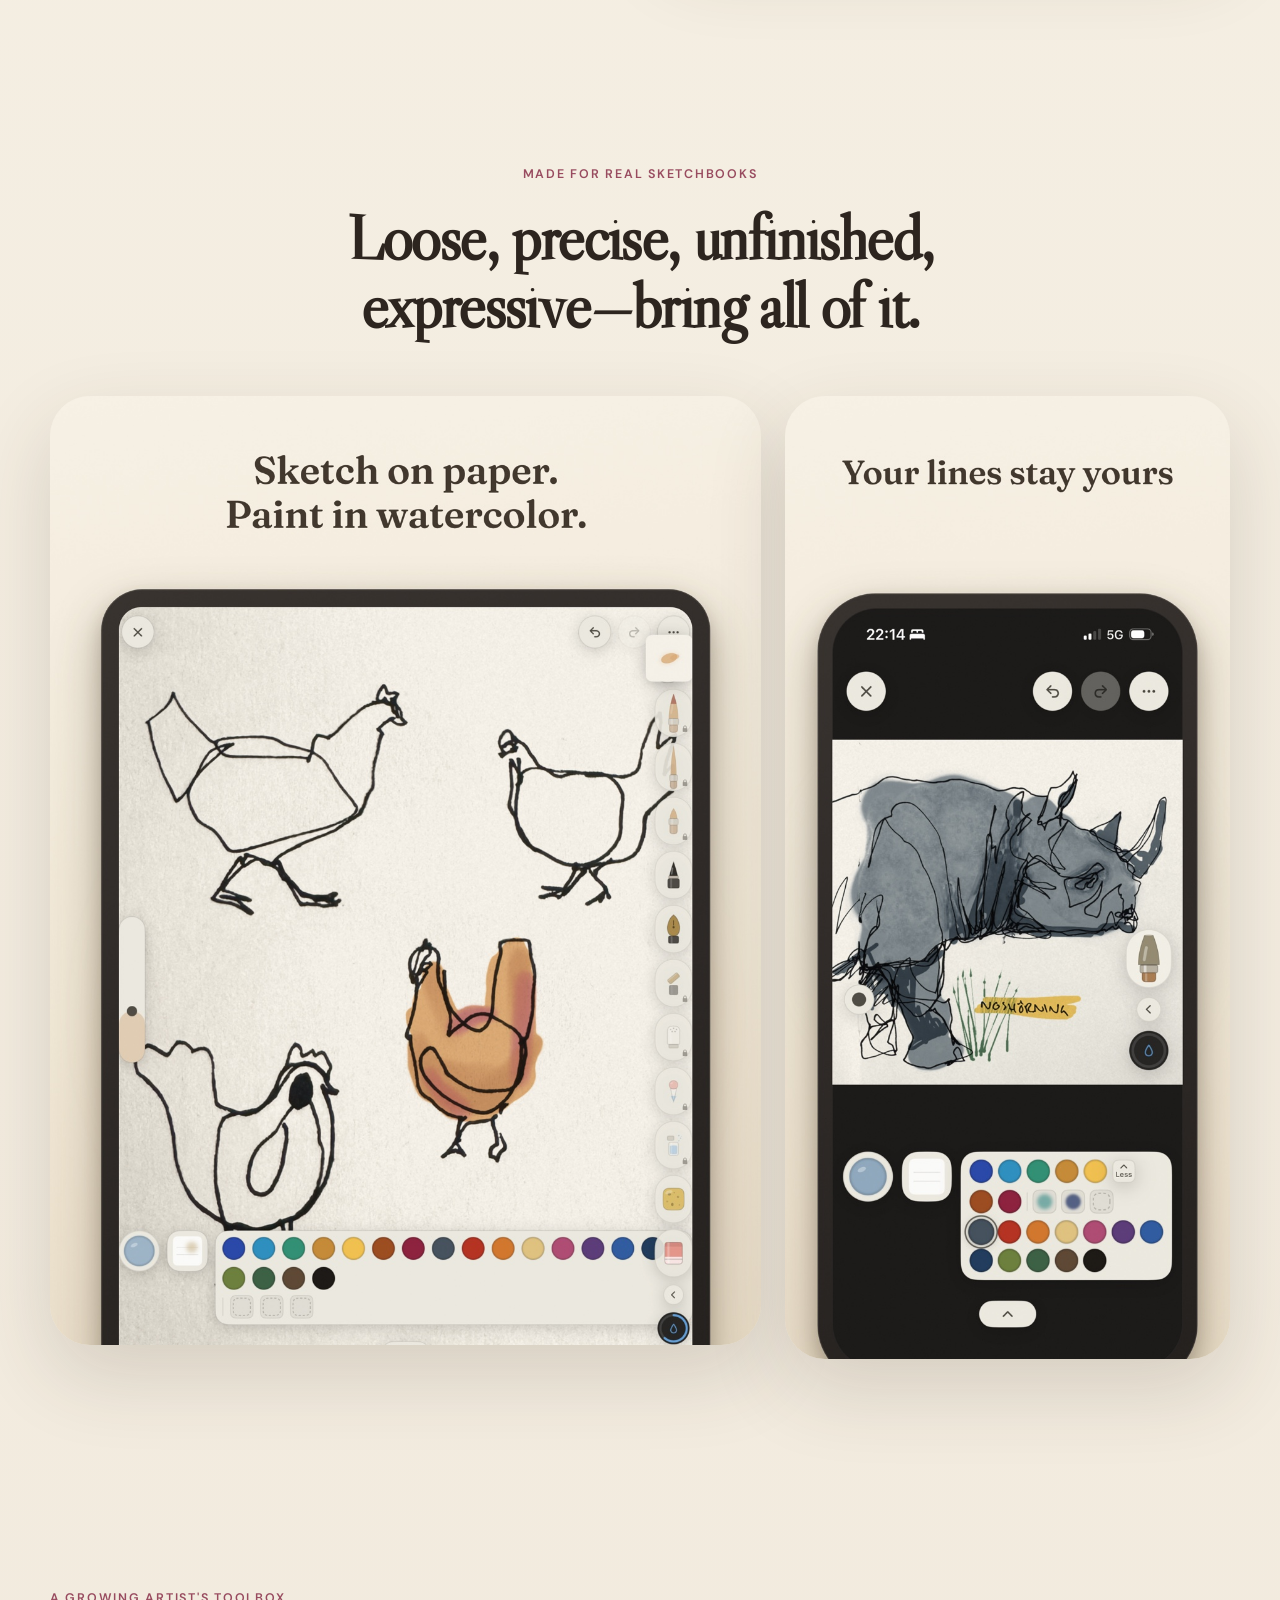
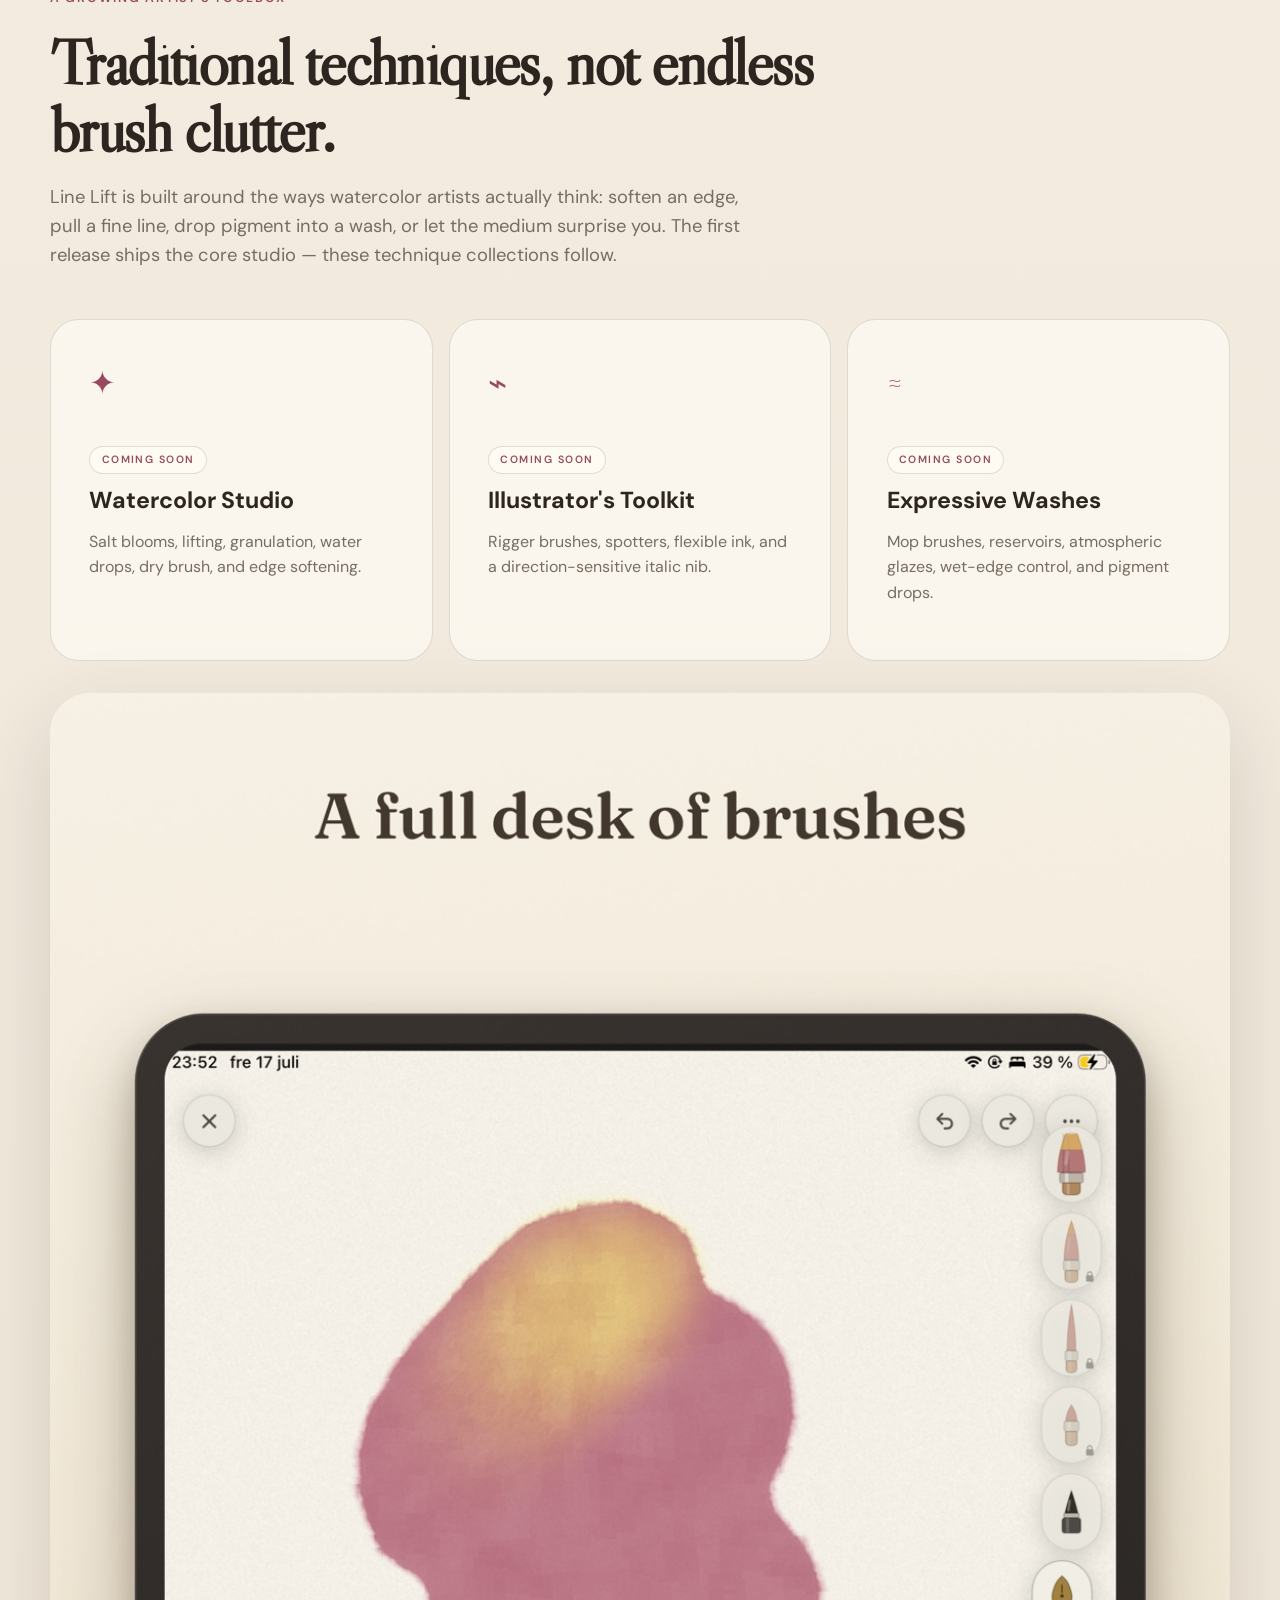
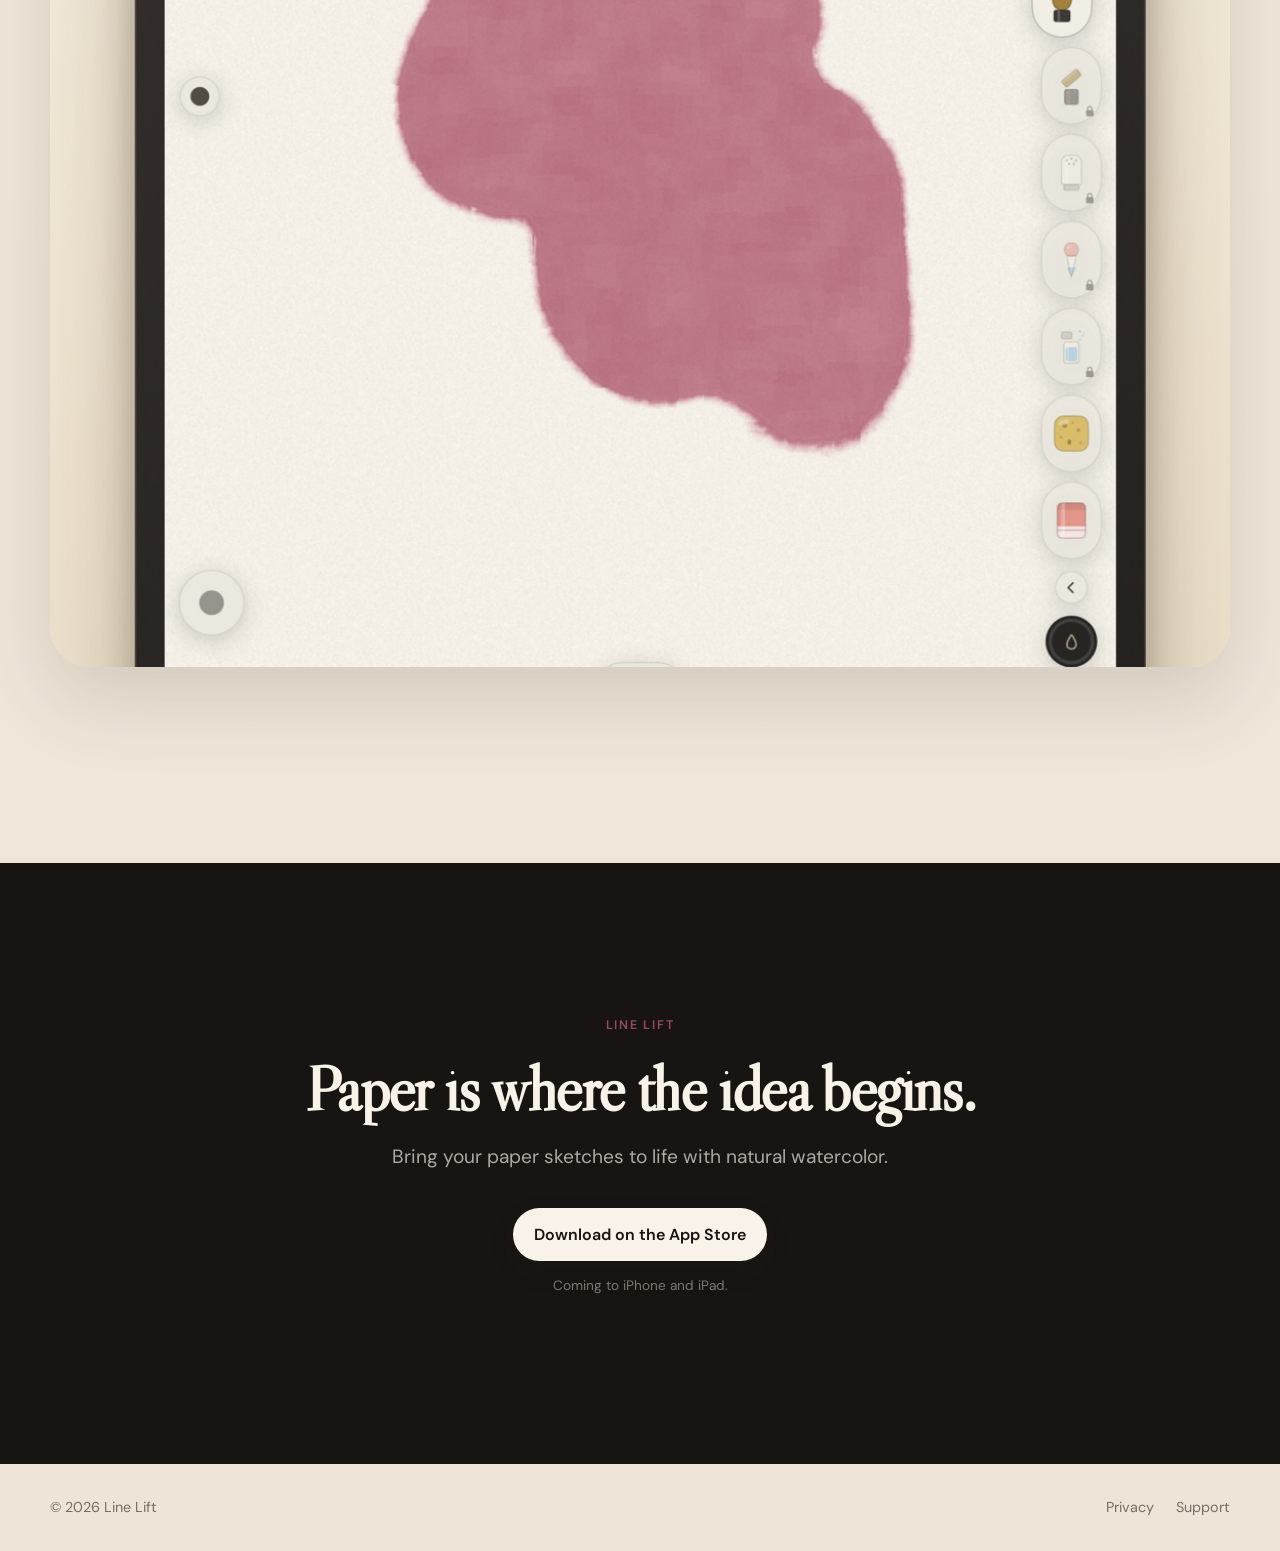
==== commit 9b0a5c2f: "Techniques read as roadmap (Fredrik): 'Coming soon' pill on Watercolor Studio / Illustrator's Toolki" ====
--- a/index.html
+++ b/index.html
@@ -114,21 +114,24 @@
       <div class="techniques-copy reveal">
         <p class="eyebrow">A growing artist's toolbox</p>
         <h2>Traditional techniques, not endless brush clutter.</h2>
-        <p>Line Lift is built around the ways watercolor artists actually think: soften an edge, pull a fine line, drop pigment into a wash, or let the medium surprise you.</p>
+        <p>Line Lift is built around the ways watercolor artists actually think: soften an edge, pull a fine line, drop pigment into a wash, or let the medium surprise you. The first release ships the core studio — these technique collections follow.</p>
       </div>
       <div class="technique-cards">
         <article class="technique-card reveal">
           <span class="technique-icon">✦</span>
+          <span class="coming-soon">Coming soon</span>
           <h3>Watercolor Studio</h3>
           <p>Salt blooms, lifting, granulation, water drops, dry brush, and edge softening.</p>
         </article>
         <article class="technique-card reveal delay-1">
           <span class="technique-icon">⌁</span>
+          <span class="coming-soon">Coming soon</span>
           <h3>Illustrator's Toolkit</h3>
           <p>Rigger brushes, spotters, flexible ink, and a direction-sensitive italic nib.</p>
         </article>
         <article class="technique-card reveal delay-2">
           <span class="technique-icon">≈</span>
+          <span class="coming-soon">Coming soon</span>
           <h3>Expressive Washes</h3>
           <p>Mop brushes, reservoirs, atmospheric glazes, wet-edge control, and pigment drops.</p>
         </article>
--- a/styles.css
+++ b/styles.css
@@ -135,6 +135,21 @@
 .techniques-copy > p:last-child { max-width: 700px; color: var(--muted); font-size: 1.15rem; }
 .technique-cards { display: grid; grid-template-columns: repeat(3, 1fr); gap: 1rem; }
 .technique-icon { display: block; font-family: var(--serif); font-size: 2rem; color: var(--accent); margin-bottom: 2.2rem; }
+/* Roadmap tag on the technique packs (launch reality: the first release
+   ships the core studio; the packs follow). Eyebrow voice in a quiet pill. */
+.coming-soon {
+  display: inline-block;
+  margin-bottom: .85rem;
+  padding: .3rem .7rem;
+  border: 1px solid var(--line);
+  border-radius: 999px;
+  font-size: .66rem;
+  font-weight: 600;
+  letter-spacing: .14em;
+  text-transform: uppercase;
+  color: var(--accent);
+  background: var(--card);
+}
 .wide-image { margin-top: 2rem; }
 .wide-image img { border-radius: 2.5rem; box-shadow: var(--shadow); }
 
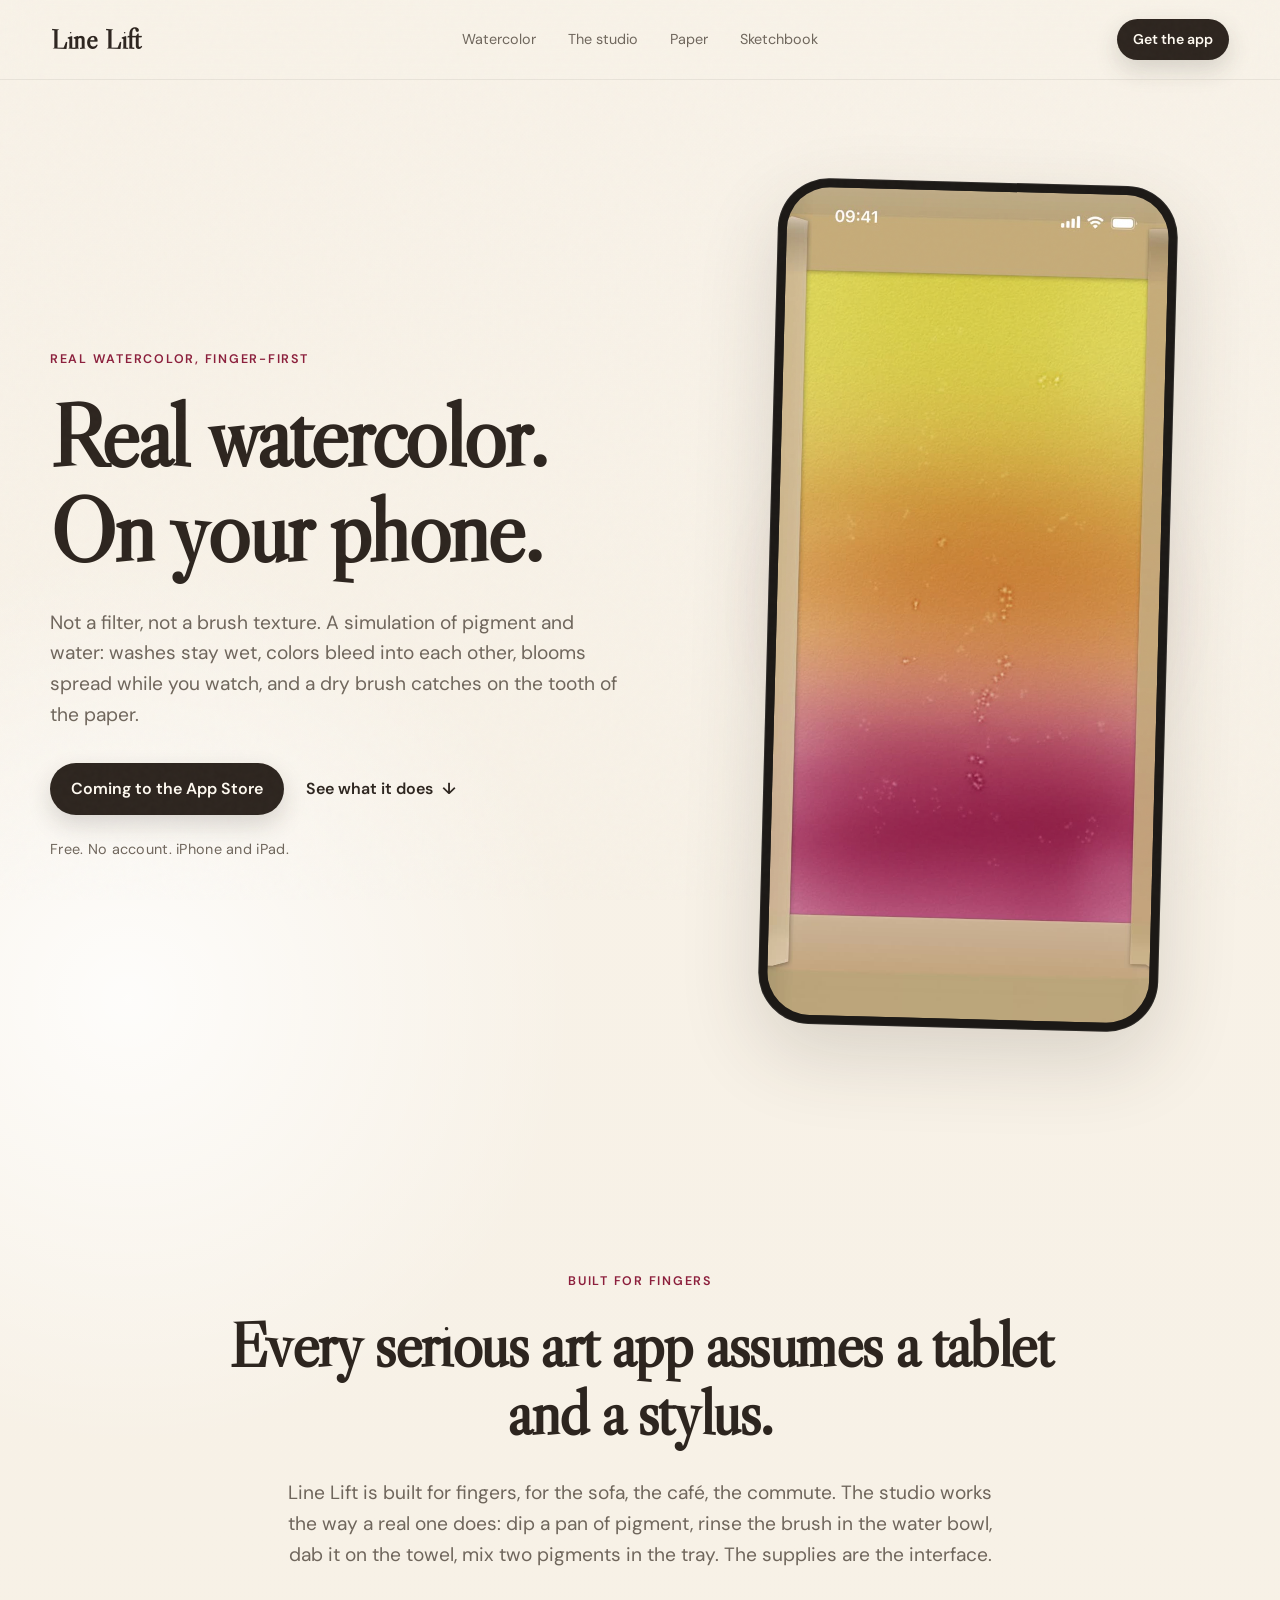
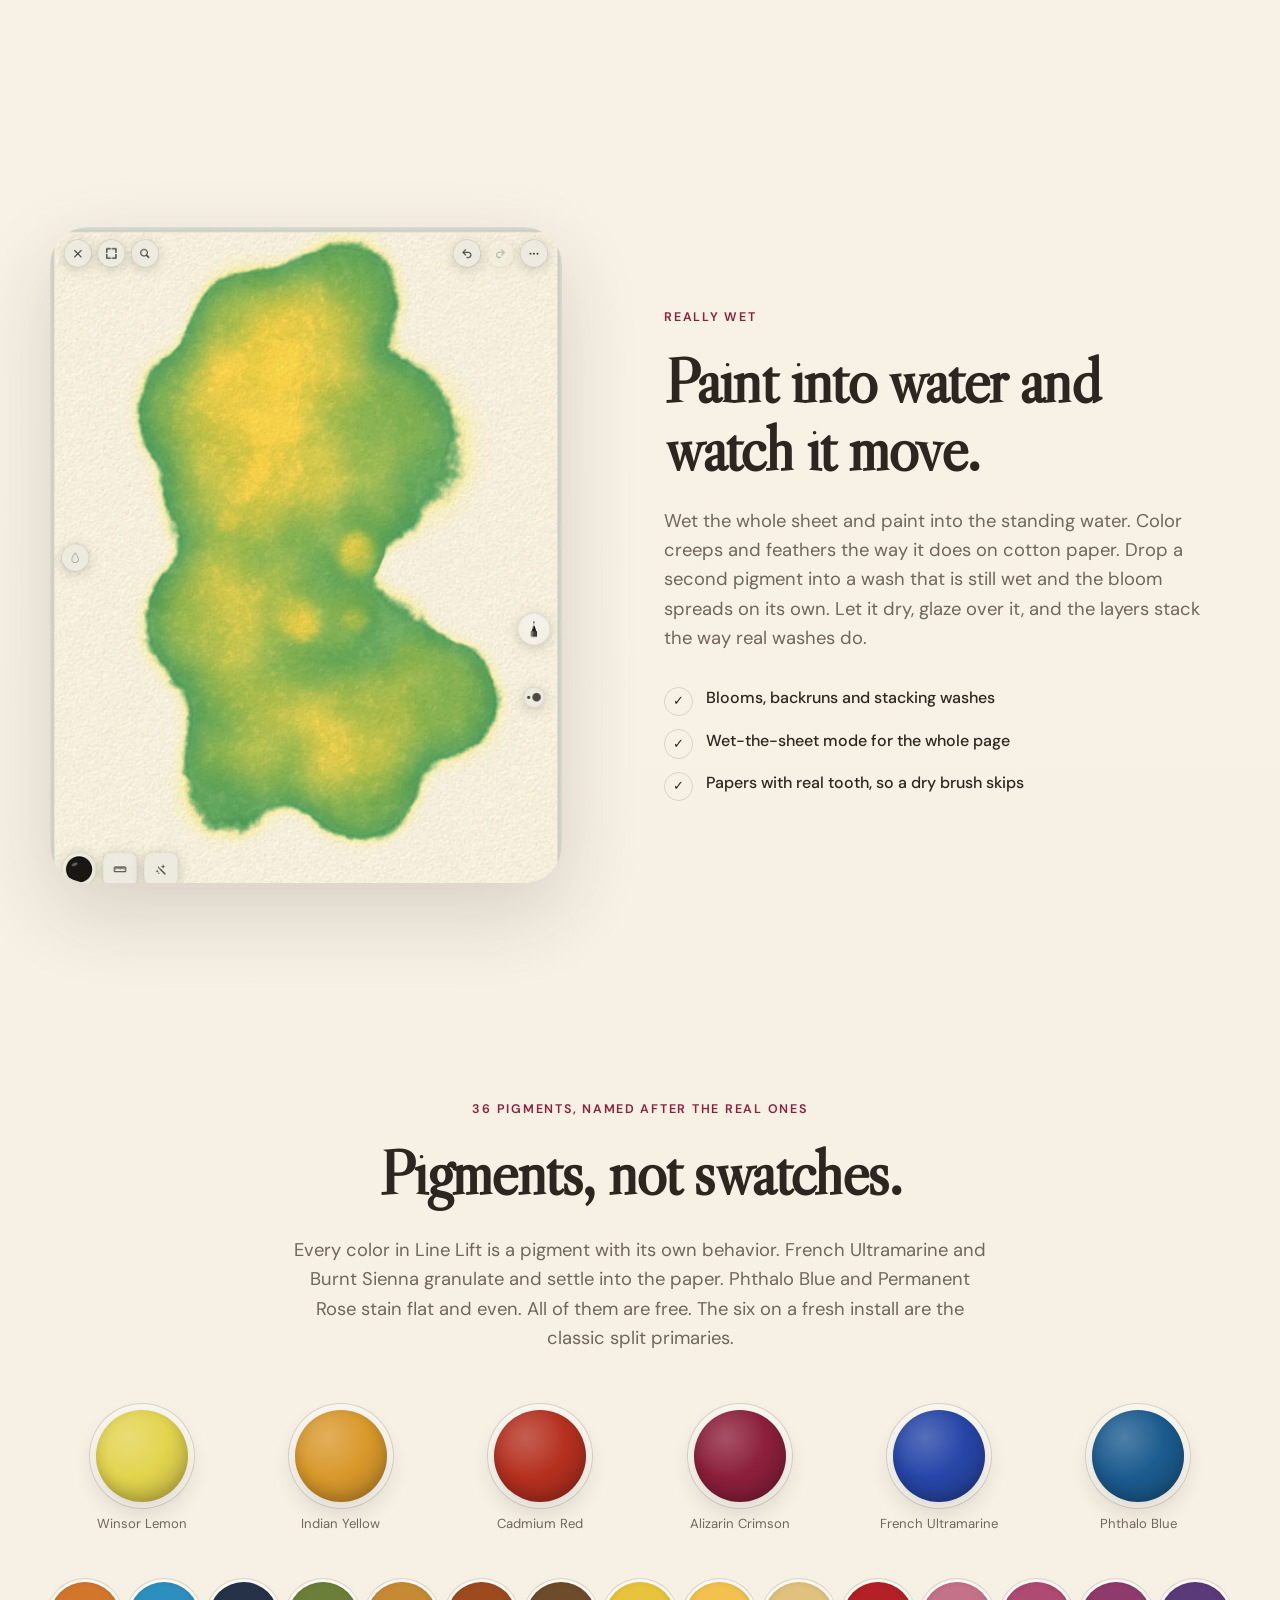
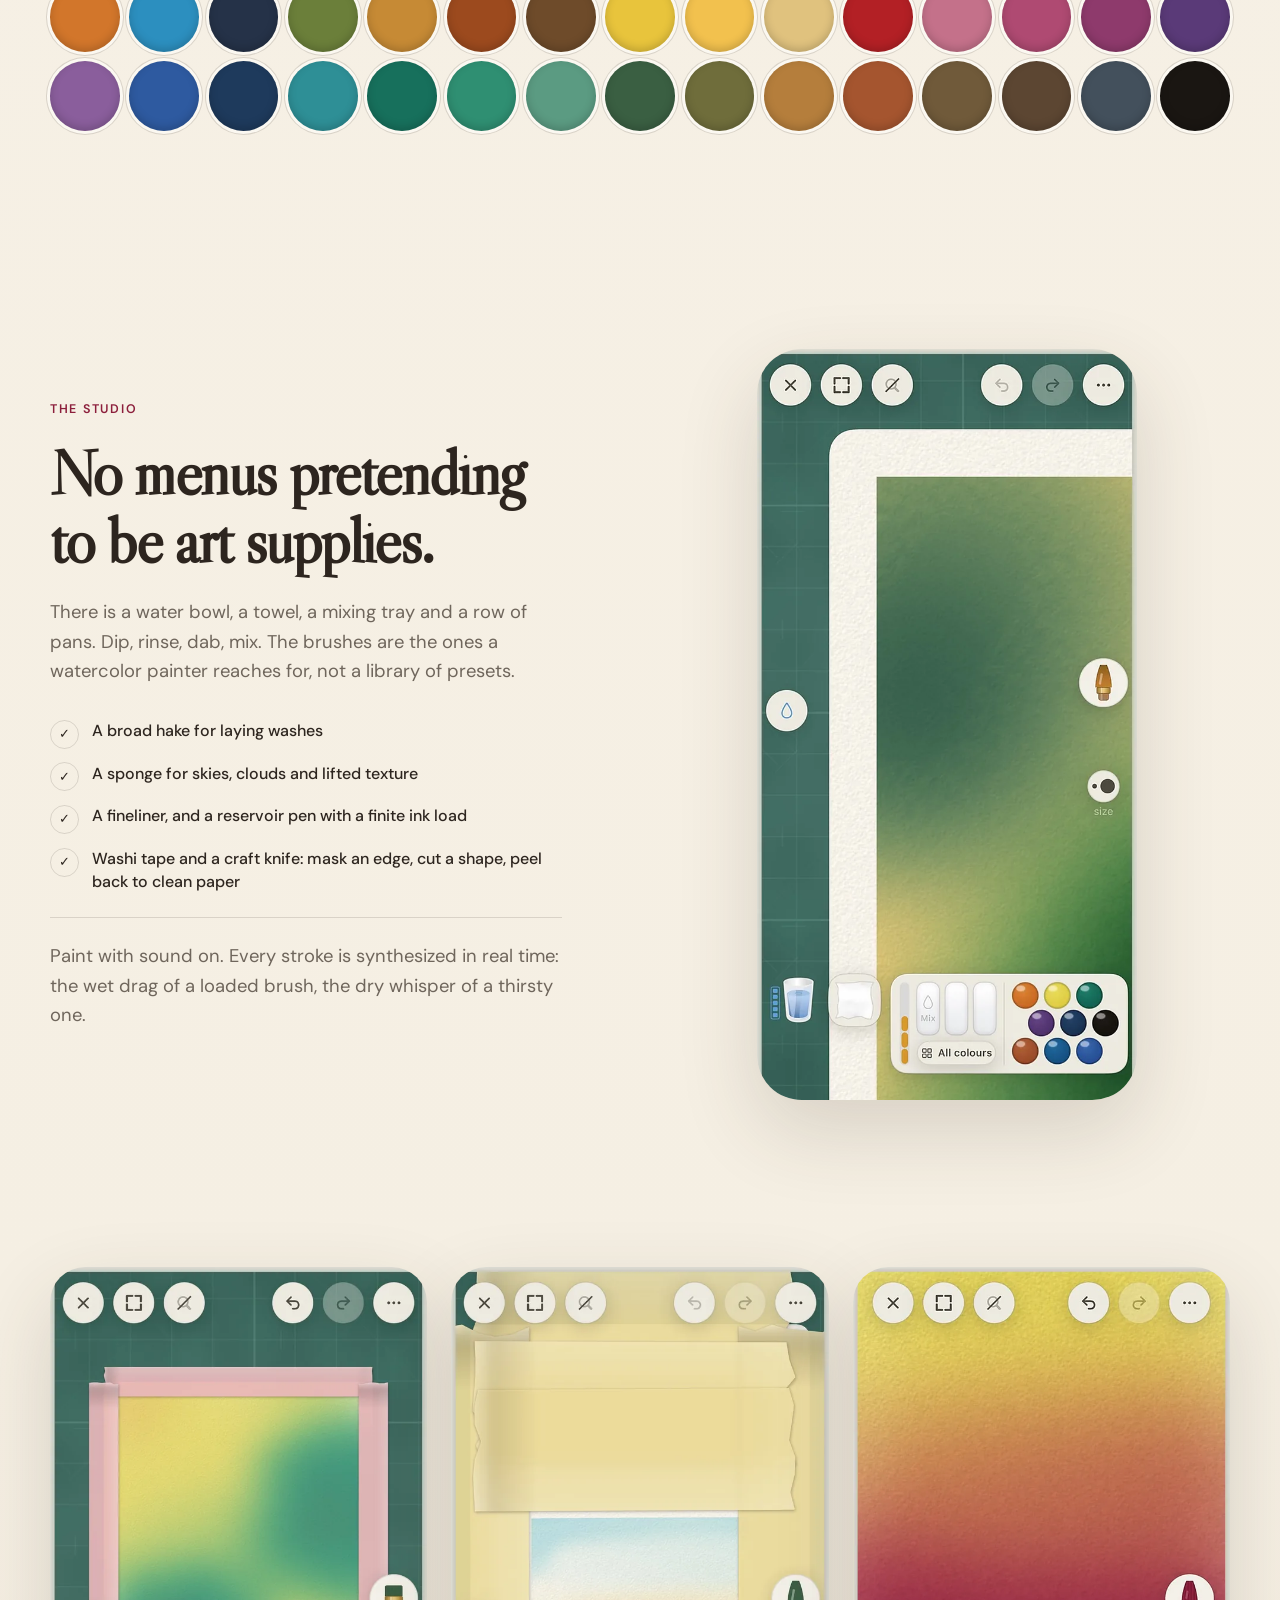
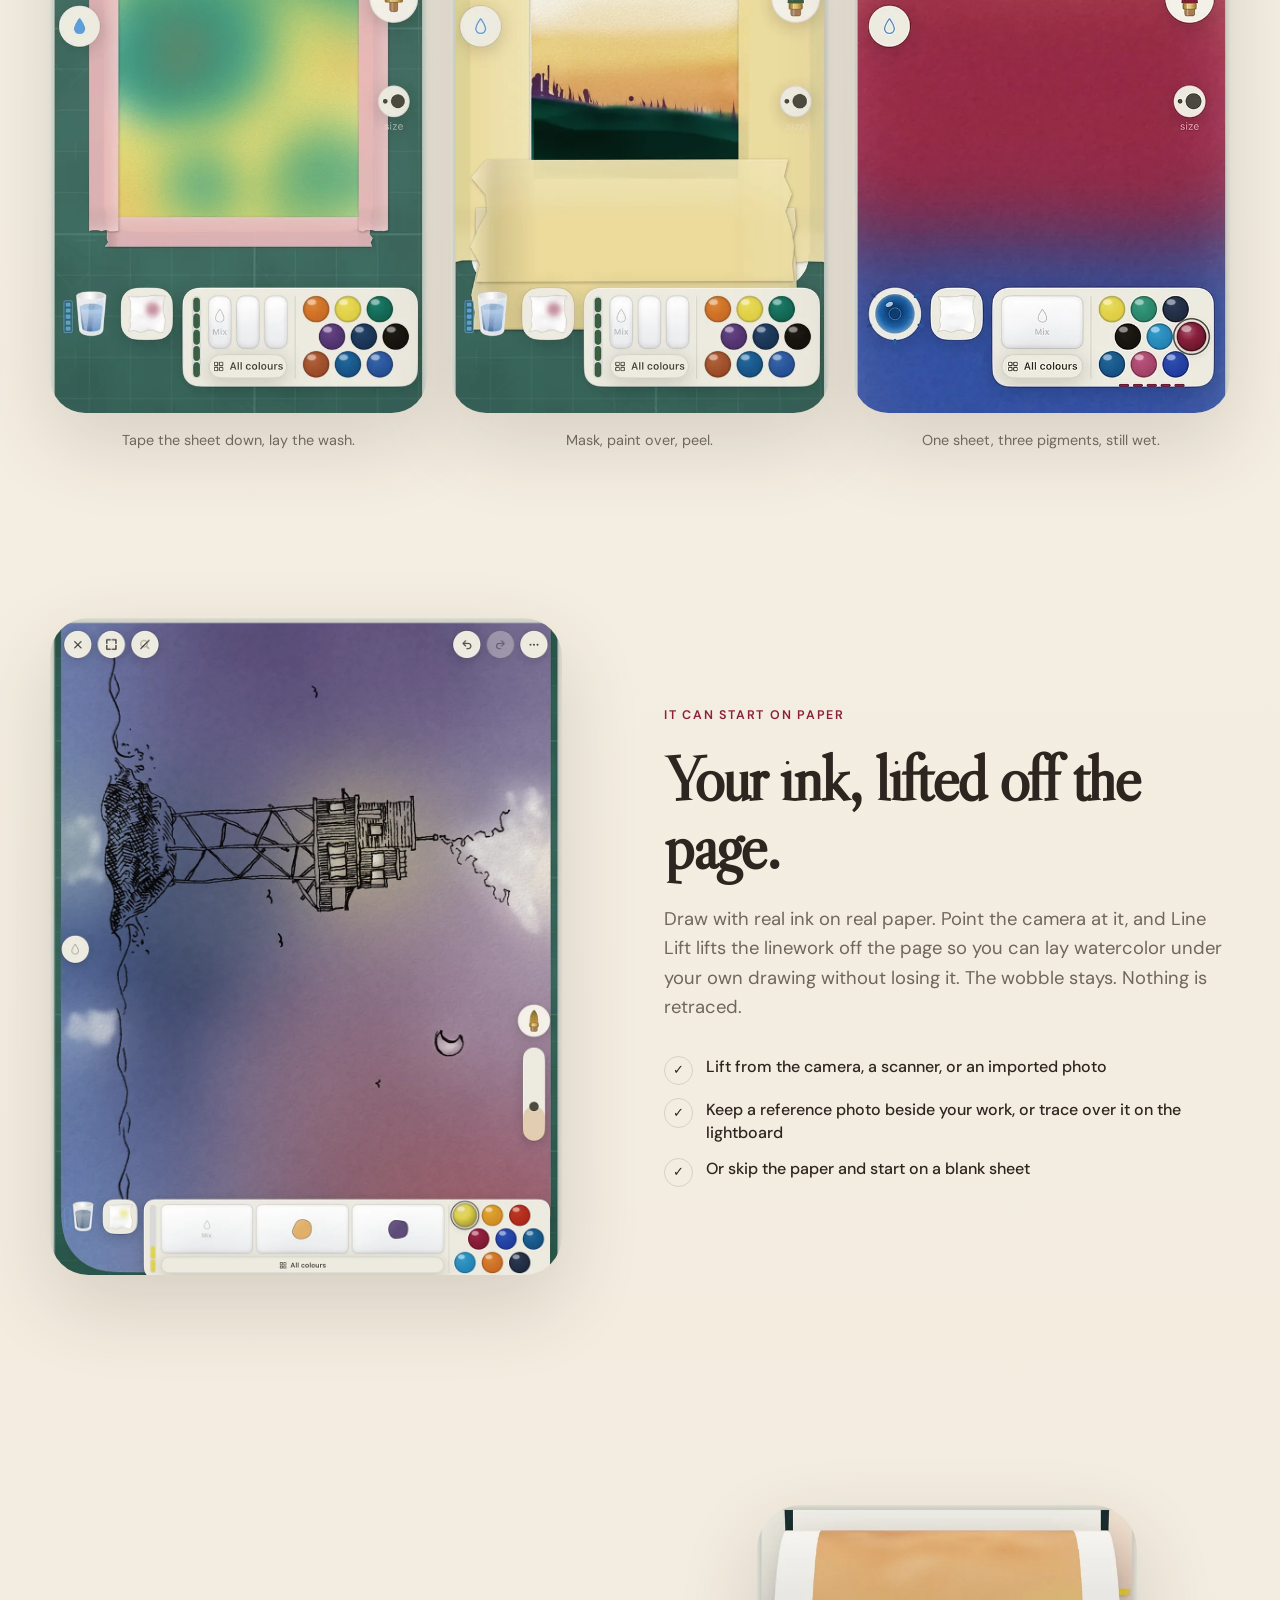
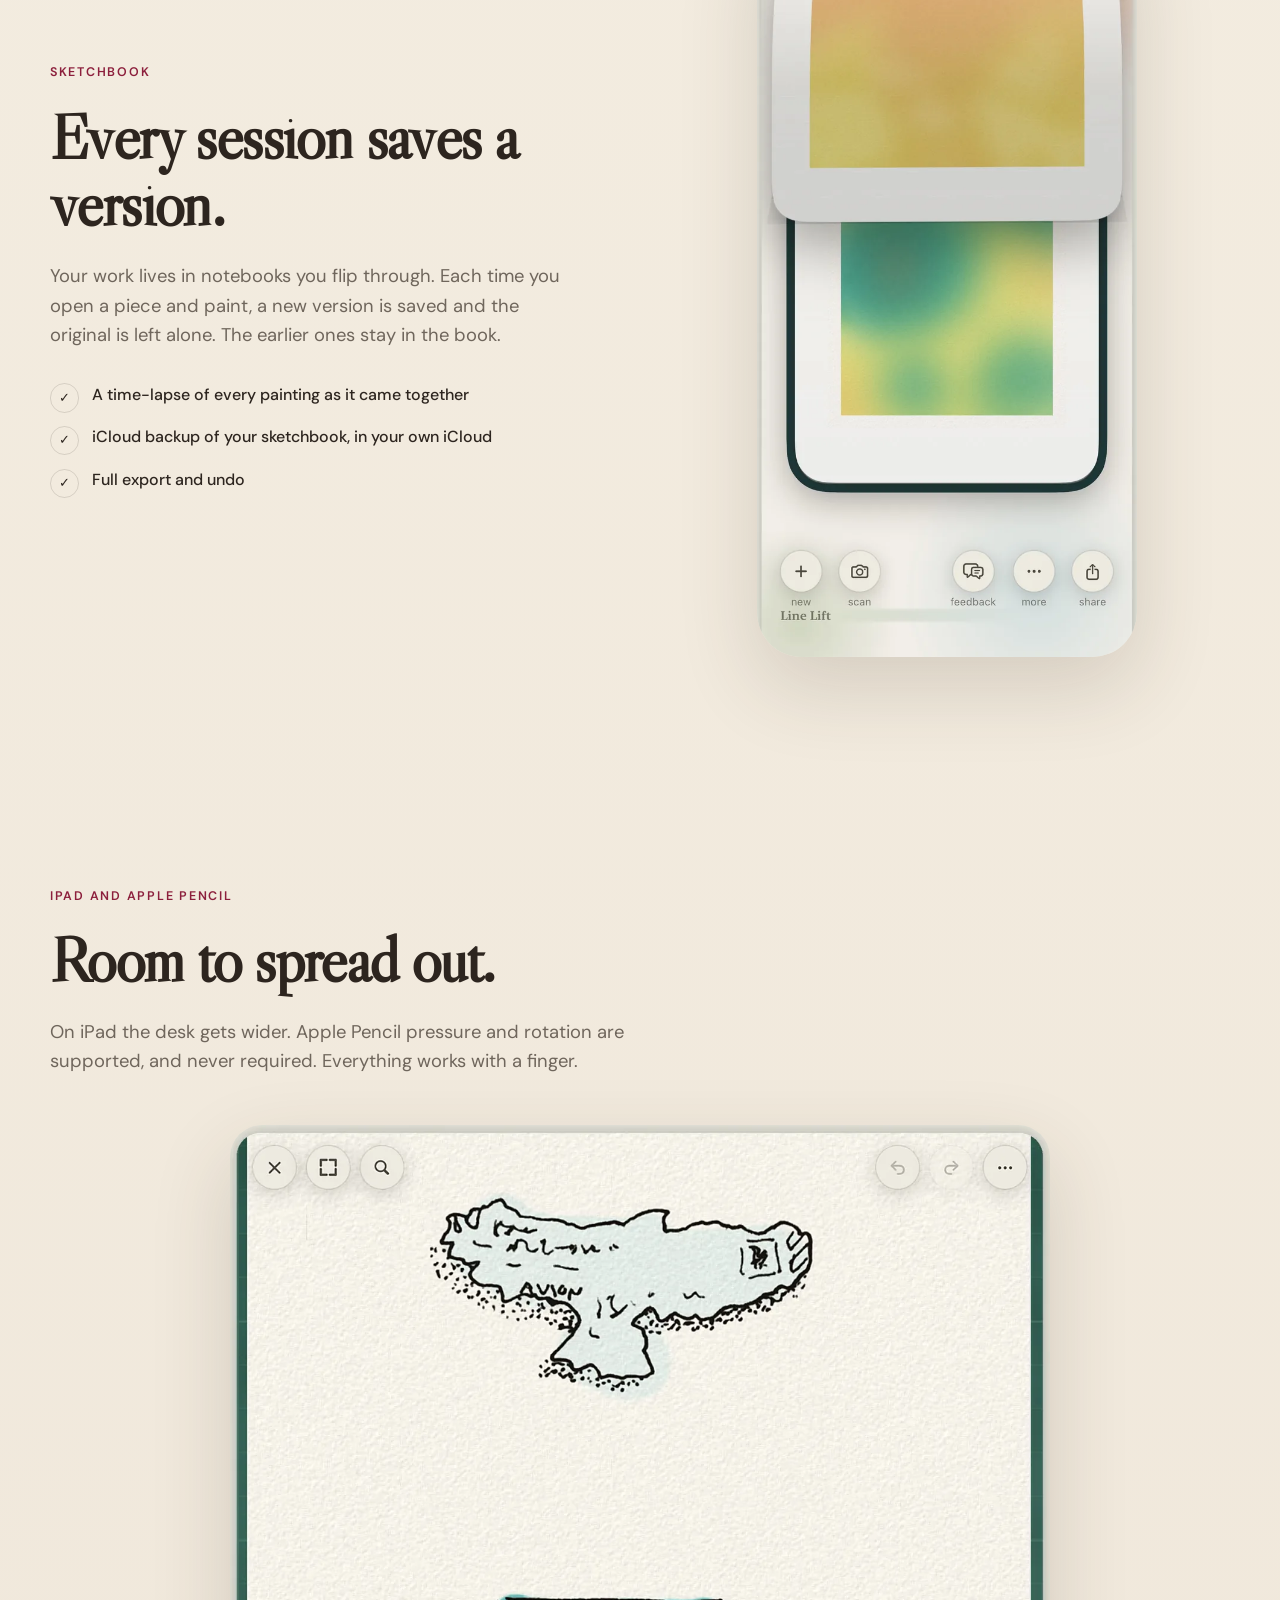
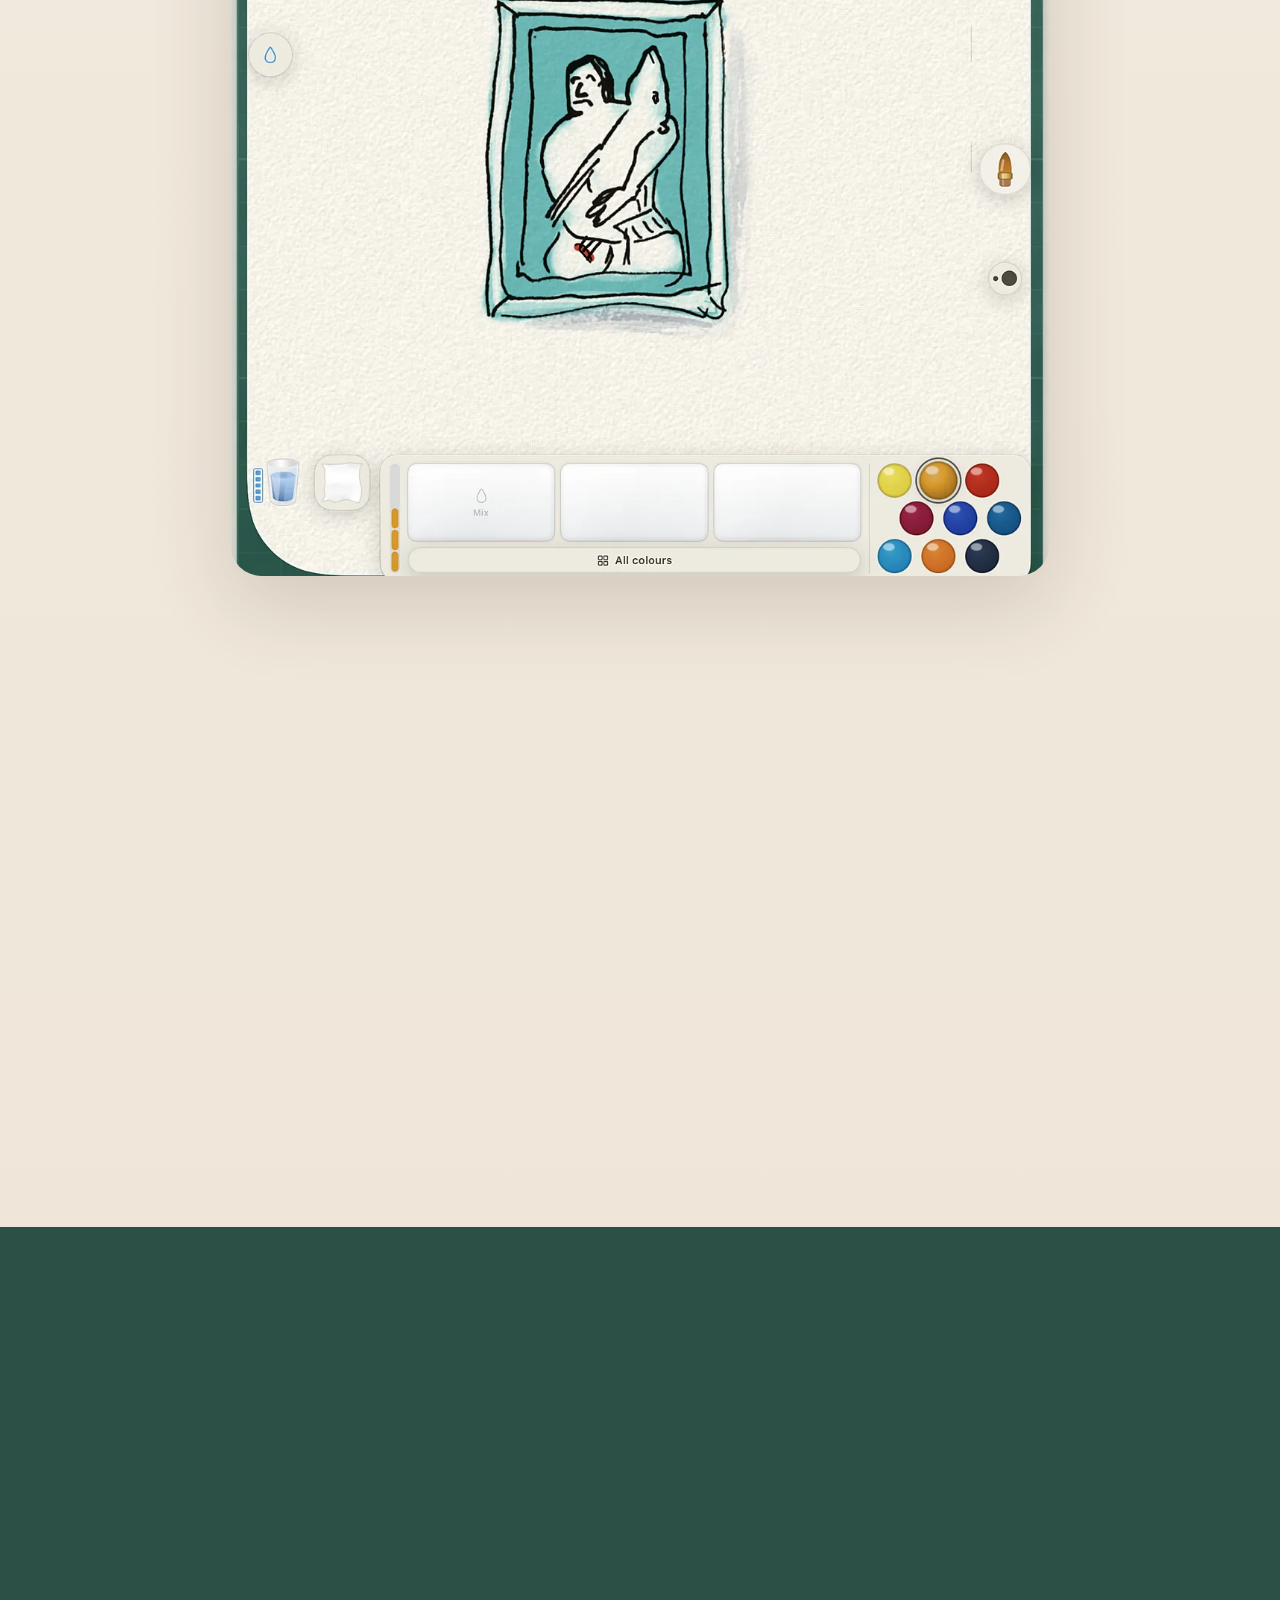
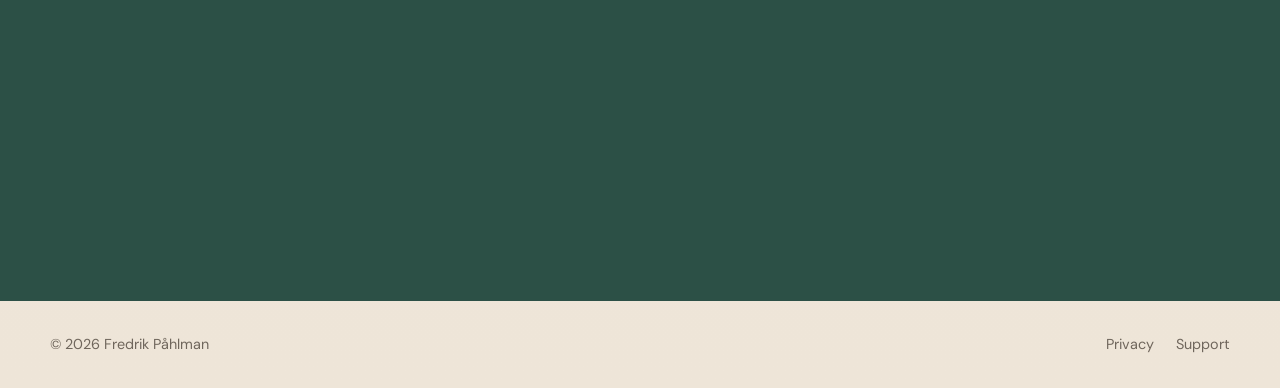
==== commit 4615db72: "Site pass 2: follow the App Store positioning, real assets, in-review status The site sold the ink l" ====
--- a/index.html
+++ b/index.html
@@ -4,8 +4,12 @@
   <meta charset="utf-8" />
   <meta name="viewport" content="width=device-width, initial-scale=1" />
   <meta name="theme-color" content="#f5efe3" />
-  <meta name="description" content="Line Lift lets you sketch on paper, lift your lines, and paint beneath them with natural digital watercolor." />
-  <title>Line Lift — Sketch on paper. Paint in watercolor.</title>
+  <meta name="description" content="Line Lift is real watercolor on your phone: wet washes, blooms, backruns and true drying, built for fingers. Draw on paper, lift the ink, paint under your own lines. Free, no account, iPhone and iPad." />
+  <meta property="og:title" content="Line Lift. Real watercolor, finger-first." />
+  <meta property="og:description" content="A living simulation of pigment and water that fits in your pocket. Free, no account, on iPhone and iPad." />
+  <meta property="og:image" content="https://fredrikpahlmandesign.github.io/linelift-site/assets/hero-wash-poster.jpg" />
+  <meta property="og:type" content="website" />
+  <title>Line Lift. Real watercolor, finger-first.</title>
   <link rel="preconnect" href="https://fonts.googleapis.com">
   <link rel="preconnect" href="https://fonts.gstatic.com" crossorigin>
   <link href="https://fonts.googleapis.com/css2?family=DM+Sans:wght@400;500;600&family=Libre+Caslon+Display&display=swap" rel="stylesheet">
@@ -15,9 +19,10 @@
   <header class="site-header">
     <a class="brand" href="#top" aria-label="Line Lift home">Line Lift</a>
     <nav class="nav" aria-label="Primary navigation">
-      <a href="#how">How it works</a>
       <a href="#watercolor">Watercolor</a>
-      <a href="#techniques">Techniques</a>
+      <a href="#studio">The studio</a>
+      <a href="#paper">Paper</a>
+      <a href="#sketchbook">Sketchbook</a>
     </nav>
     <a class="button button-small" href="#download">Get the app</a>
   </header>
@@ -25,135 +30,188 @@
   <main id="top">
     <section class="hero section-shell">
       <div class="hero-copy reveal">
-        <p class="eyebrow">The watercolor app for artists who still sketch on paper.</p>
-        <h1>Sketch on paper.<br>Paint in watercolor.</h1>
-        <p class="lede">Keep the character of your original linework, lift away the page, and paint naturally beneath your own lines.</p>
+        <p class="eyebrow">Real watercolor, finger-first</p>
+        <h1>Real watercolor.<br>On your phone.</h1>
+        <p class="lede">Not a filter, not a brush texture. A simulation of pigment and water: washes stay wet, colors bleed into each other, blooms spread while you watch, and a dry brush catches on the tooth of the paper.</p>
         <div class="hero-actions">
-          <a class="button" href="#download">Download on the App Store</a>
-          <a class="text-link" href="#how">See how it works <span>↓</span></a>
+          <a class="button" href="#download">Coming to the App Store</a>
+          <a class="text-link" href="#watercolor">See what it does <span>↓</span></a>
         </div>
-      </div>
-      <div class="hero-visual reveal delay-1" aria-label="Line Lift shown on iPhone">
+        <p class="hero-note">Free. No account. iPhone and iPad.</p>
+      </div>
+      <div class="hero-visual reveal delay-1">
         <div class="glow"></div>
-        <img src="assets/phone-sketch.jpeg" alt="Line Lift painting a paper chicken sketch with watercolor" />
+        <div class="device" aria-label="Line Lift laying a wet wash on iPhone">
+          <video class="device-screen" autoplay muted loop playsinline preload="metadata" poster="assets/hero-wash-poster.jpg">
+            <source src="assets/hero-wash.mp4" type="video/mp4" />
+          </video>
+        </div>
       </div>
     </section>
 
     <section class="statement section-shell reveal">
-      <p class="eyebrow">A missing bridge</p>
-      <h2>Most drawing apps ask you to start digitally.</h2>
-      <p>Line Lift lets you begin where ideas often feel best: on paper. Capture a sketch, separate your marks from the page, and continue painting without tracing everything again.</p>
-    </section>
-
-    <section class="feature split section-shell" id="how">
-      <div class="feature-visual reveal">
-        <img src="assets/ipad-lines.jpeg" alt="Expressive black linework preserved over watercolor in Line Lift on iPad" />
-      </div>
-      <div class="feature-copy reveal delay-1">
-        <p class="eyebrow">Your lines stay yours</p>
-        <h2>Every wobble. Every confident stroke. Every happy accident.</h2>
-        <p>Line Lift removes the paper while preserving the character of your drawing, so you can paint beneath it instead of rebuilding it.</p>
-        <ul class="clean-list">
-          <li>No retracing</li>
-          <li>No background cleanup</li>
-          <li>No loss of personality</li>
-        </ul>
-      </div>
-    </section>
-
-    <section class="workflow section-shell">
+      <p class="eyebrow">Built for fingers</p>
+      <h2>Every serious art app assumes a tablet and a stylus.</h2>
+      <p>Line Lift is built for fingers, for the sofa, the café, the commute. The studio works the way a real one does: dip a pan of pigment, rinse the brush in the water bowl, dab it on the towel, mix two pigments in the tray. The supplies are the interface.</p>
+    </section>
+
+    <section class="feature split section-shell" id="watercolor">
+      <div class="feature-visual reveal">
+        <img src="assets/ipad-wet-bloom.webp" alt="A wet green wash blooming into yellow on cream paper in Line Lift on iPad" loading="lazy" />
+      </div>
+      <div class="feature-copy reveal delay-1">
+        <p class="eyebrow">Really wet</p>
+        <h2>Paint into water and watch it move.</h2>
+        <p>Wet the whole sheet and paint into the standing water. Color creeps and feathers the way it does on cotton paper. Drop a second pigment into a wash that is still wet and the bloom spreads on its own. Let it dry, glaze over it, and the layers stack the way real washes do.</p>
+        <ul class="clean-list">
+          <li>Blooms, backruns and stacking washes</li>
+          <li>Wet-the-sheet mode for the whole page</li>
+          <li>Papers with real tooth, so a dry brush skips</li>
+        </ul>
+      </div>
+    </section>
+
+    <section class="pigments section-shell" id="pigments">
       <div class="section-heading reveal">
-        <p class="eyebrow">A simple workflow</p>
-        <h2>Sketch. Lift. Paint.</h2>
-      </div>
-      <div class="steps">
-        <article class="step reveal">
-          <span class="step-number">01</span>
-          <h3>Sketch</h3>
-          <p>Use your favorite pencil, fountain pen, fineliner, or whatever is already in your hand.</p>
-        </article>
-        <article class="step reveal delay-1">
-          <span class="step-number">02</span>
-          <h3>Lift</h3>
-          <p>Capture the page. Line Lift separates your marks, straightens the paper, and keeps the energy intact.</p>
-        </article>
-        <article class="step reveal delay-2">
-          <span class="step-number">03</span>
-          <h3>Paint</h3>
-          <p>Paint beneath your own lines with wet-on-wet color, soft edges, pigment flow, and paper texture.</p>
-        </article>
-      </div>
-    </section>
-
-    <section class="feature split reverse section-shell" id="watercolor">
-      <div class="feature-visual reveal">
-        <img src="assets/phone-watercolor.jpeg" alt="Soft natural watercolor blending inside Line Lift" />
-      </div>
-      <div class="feature-copy reveal delay-1">
-        <p class="eyebrow">Real watercolor behavior</p>
-        <h2>It is not just a textured brush.</h2>
-        <p>Paint blooms. Pigment flows. Colors mingle. Edges soften. Paper changes the result. Because watercolor is not only how it looks—it is how it moves.</p>
-        <div class="behavior-grid">
-          <span>Wet-on-wet</span><span>Soft edges</span><span>Color mixing</span><span>Paper texture</span>
-        </div>
+        <p class="eyebrow">36 pigments, named after the real ones</p>
+        <h2>Pigments, not swatches.</h2>
+        <p>Every color in Line Lift is a pigment with its own behavior. French Ultramarine and Burnt Sienna granulate and settle into the paper. Phthalo Blue and Permanent Rose stain flat and even. All of them are free. The six on a fresh install are the classic split primaries.</p>
+      </div>
+      <ul class="pigment-row reveal" aria-label="The default kit">
+        <li><span class="pan" style="--c:#E3D44E"></span>Winsor Lemon</li>
+        <li><span class="pan" style="--c:#D9992B"></span>Indian Yellow</li>
+        <li><span class="pan" style="--c:#B5301F"></span>Cadmium Red</li>
+        <li><span class="pan" style="--c:#8C1F3C"></span>Alizarin Crimson</li>
+        <li><span class="pan" style="--c:#2746A8"></span>French Ultramarine</li>
+        <li><span class="pan" style="--c:#1B5C8F"></span>Phthalo Blue</li>
+      </ul>
+      <ul class="pigment-grid reveal delay-1" aria-label="The full palette">
+        <li title="Cadmium Orange" style="--c:#D2762B"></li>
+        <li title="Cerulean Blue" style="--c:#2C8FBF"></li>
+        <li title="Indigo" style="--c:#253248"></li>
+        <li title="Permanent Sap Green" style="--c:#6B7F3A"></li>
+        <li title="Yellow Ochre" style="--c:#C68A35"></li>
+        <li title="Burnt Sienna" style="--c:#9C4A1E"></li>
+        <li title="Burnt Umber" style="--c:#6E4B2A"></li>
+        <li title="Aureolin" style="--c:#E8C43C"></li>
+        <li title="Cadmium Yellow" style="--c:#F2C14E"></li>
+        <li title="Naples Yellow" style="--c:#E0C27E"></li>
+        <li title="Winsor Red" style="--c:#B32025"></li>
+        <li title="Rose Madder Genuine" style="--c:#C4718A"></li>
+        <li title="Permanent Rose" style="--c:#AF4A72"></li>
+        <li title="Permanent Magenta" style="--c:#8E3A6C"></li>
+        <li title="Winsor Violet (Dioxazine)" style="--c:#5A3A78"></li>
+        <li title="Cobalt Violet" style="--c:#8A5E9C"></li>
+        <li title="Cobalt Blue" style="--c:#2E5AA0"></li>
+        <li title="Prussian Blue" style="--c:#1E3A5C"></li>
+        <li title="Cobalt Turquoise" style="--c:#2E8F96"></li>
+        <li title="Winsor Green (Blue Shade)" style="--c:#17705C"></li>
+        <li title="Viridian" style="--c:#2F8F72"></li>
+        <li title="Cobalt Green" style="--c:#5B9B82"></li>
+        <li title="Hooker's Green" style="--c:#3A5F42"></li>
+        <li title="Olive Green" style="--c:#6F6D3B"></li>
+        <li title="Raw Sienna" style="--c:#B57E3C"></li>
+        <li title="Burnt Ochre" style="--c:#A5552F"></li>
+        <li title="Raw Umber" style="--c:#705A3A"></li>
+        <li title="Sepia" style="--c:#5C4632"></li>
+        <li title="Payne's Gray" style="--c:#43505C"></li>
+        <li title="Ink Black" style="--c:#1A1612"></li>
+      </ul>
+    </section>
+
+    <section class="feature split reverse section-shell" id="studio">
+      <div class="feature-visual reveal">
+        <img src="assets/phone-studio-desk.webp" alt="The Line Lift studio desk on iPhone: water bowl, towel, mixing tray and paint pans below a green wash" loading="lazy" />
+      </div>
+      <div class="feature-copy reveal delay-1">
+        <p class="eyebrow">The studio</p>
+        <h2>No menus pretending to be art supplies.</h2>
+        <p>There is a water bowl, a towel, a mixing tray and a row of pans. Dip, rinse, dab, mix. The brushes are the ones a watercolor painter reaches for, not a library of presets.</p>
+        <ul class="clean-list">
+          <li>A broad hake for laying washes</li>
+          <li>A sponge for skies, clouds and lifted texture</li>
+          <li>A fineliner, and a reservoir pen with a finite ink load</li>
+          <li>Washi tape and a craft knife: mask an edge, cut a shape, peel back to clean paper</li>
+        </ul>
+        <p class="aside">Paint with sound on. Every stroke is synthesized in real time: the wet drag of a loaded brush, the dry whisper of a thirsty one.</p>
       </div>
     </section>
 
     <section class="gallery section-shell">
-      <div class="section-heading reveal">
-        <p class="eyebrow">Made for real sketchbooks</p>
-        <h2>Loose, precise, unfinished, expressive—bring all of it.</h2>
-      </div>
       <div class="gallery-grid">
-        <figure class="reveal"><img src="assets/ipad-sketch.jpeg" alt="Paper chicken sketches being painted in Line Lift on iPad"></figure>
-        <figure class="reveal delay-1"><img src="assets/phone-lines.jpeg" alt="Rhino line drawing preserved over watercolor in Line Lift"></figure>
-      </div>
-    </section>
-
-    <section class="techniques section-shell" id="techniques">
-      <div class="techniques-copy reveal">
-        <p class="eyebrow">A growing artist's toolbox</p>
-        <h2>Traditional techniques, not endless brush clutter.</h2>
-        <p>Line Lift is built around the ways watercolor artists actually think: soften an edge, pull a fine line, drop pigment into a wash, or let the medium surprise you. The first release ships the core studio — these technique collections follow.</p>
-      </div>
-      <div class="technique-cards">
-        <article class="technique-card reveal">
-          <span class="technique-icon">✦</span>
-          <span class="coming-soon">Coming soon</span>
-          <h3>Watercolor Studio</h3>
-          <p>Salt blooms, lifting, granulation, water drops, dry brush, and edge softening.</p>
-        </article>
-        <article class="technique-card reveal delay-1">
-          <span class="technique-icon">⌁</span>
-          <span class="coming-soon">Coming soon</span>
-          <h3>Illustrator's Toolkit</h3>
-          <p>Rigger brushes, spotters, flexible ink, and a direction-sensitive italic nib.</p>
-        </article>
-        <article class="technique-card reveal delay-2">
-          <span class="technique-icon">≈</span>
-          <span class="coming-soon">Coming soon</span>
-          <h3>Expressive Washes</h3>
-          <p>Mop brushes, reservoirs, atmospheric glazes, wet-edge control, and pigment drops.</p>
-        </article>
-      </div>
-      <div class="wide-image reveal">
-        <img src="assets/ipad-brushes.jpeg" alt="A collection of watercolor brushes inside Line Lift on iPad" />
-      </div>
+        <figure class="reveal"><img src="assets/phone-broad-wash.webp" alt="A yellow and green wash taped to the board with pink washi tape" loading="lazy"><figcaption>Tape the sheet down, lay the wash.</figcaption></figure>
+        <figure class="reveal delay-1"><img src="assets/phone-washi-tape.webp" alt="Kraft washi tape masking a small sunset landscape" loading="lazy"><figcaption>Mask, paint over, peel.</figcaption></figure>
+        <figure class="reveal delay-2"><img src="assets/phone-wet-wash.webp" alt="A full-bleed wash running from yellow through red to blue" loading="lazy"><figcaption>One sheet, three pigments, still wet.</figcaption></figure>
+      </div>
+    </section>
+
+    <section class="feature split section-shell" id="paper">
+      <div class="feature-visual reveal">
+        <img src="assets/ipad-ink-lift.webp" alt="A pen drawing of a lighthouse, lifted from paper and painted under with a violet and rose wash in Line Lift on iPad" loading="lazy" />
+      </div>
+      <div class="feature-copy reveal delay-1">
+        <p class="eyebrow">It can start on paper</p>
+        <h2>Your ink, lifted off the page.</h2>
+        <p>Draw with real ink on real paper. Point the camera at it, and Line Lift lifts the linework off the page so you can lay watercolor under your own drawing without losing it. The wobble stays. Nothing is retraced.</p>
+        <ul class="clean-list">
+          <li>Lift from the camera, a scanner, or an imported photo</li>
+          <li>Keep a reference photo beside your work, or trace over it on the lightboard</li>
+          <li>Or skip the paper and start on a blank sheet</li>
+        </ul>
+      </div>
+    </section>
+
+    <section class="feature split reverse section-shell" id="sketchbook">
+      <div class="feature-visual reveal">
+        <img src="assets/phone-sketchbooks.webp" alt="Two sketchbooks stacked on the Line Lift home screen, a page mid-flip" loading="lazy" />
+      </div>
+      <div class="feature-copy reveal delay-1">
+        <p class="eyebrow">Sketchbook</p>
+        <h2>Every session saves a version.</h2>
+        <p>Your work lives in notebooks you flip through. Each time you open a piece and paint, a new version is saved and the original is left alone. The earlier ones stay in the book.</p>
+        <ul class="clean-list">
+          <li>A time-lapse of every painting as it came together</li>
+          <li>iCloud backup of your sketchbook, in your own iCloud</li>
+          <li>Full export and undo</li>
+        </ul>
+      </div>
+    </section>
+
+    <section class="ipad section-shell reveal">
+      <div class="ipad-copy">
+        <p class="eyebrow">iPad and Apple Pencil</p>
+        <h2>Room to spread out.</h2>
+        <p>On iPad the desk gets wider. Apple Pencil pressure and rotation are supported, and never required. Everything works with a finger.</p>
+      </div>
+      <div class="wide-image">
+        <img src="assets/ipad-desk.webp" alt="Line Lift on iPad with two small ink drawings and a pale blue wash" loading="lazy" />
+      </div>
+    </section>
+
+    <section class="facts section-shell reveal">
+      <dl class="facts-grid">
+        <div><dt>Price</dt><dd>Free. Everything in this version.</dd></div>
+        <div><dt>Account</dt><dd>None. No ads either.</dd></div>
+        <div><dt>Your artwork</dt><dd>Stays on your device and in your own iCloud. It never passes through our servers.</dd></div>
+        <div><dt>Analytics</dt><dd>Anonymous, hosted in the EU. The details are in the <a href="privacy/">privacy policy</a>.</dd></div>
+        <div><dt>Devices</dt><dd>iPhone and iPad. Apple Pencil optional.</dd></div>
+        <div><dt>Made by</dt><dd>One designer, in Sweden.</dd></div>
+      </dl>
     </section>
 
     <section class="final-cta" id="download">
       <div class="final-inner reveal">
         <p class="eyebrow">Line Lift</p>
-        <h2>Paper is where the idea begins.</h2>
-        <p>Bring your paper sketches to life with natural watercolor.</p>
-        <a class="button button-dark" href="#" aria-label="Download Line Lift on the App Store">Download on the App Store</a>
-        <p class="availability">Coming to iPhone and iPad.</p>
+        <h2>With Apple for review.</h2>
+        <p>Line Lift has been submitted to the App Store. This page gets the download link the day it clears. Until then, the support page is the way to reach us.</p>
+        <a class="button button-light" href="support/">Questions? Support</a>
+        <p class="availability">iPhone and iPad. Free.</p>
       </div>
     </section>
   </main>
 
   <footer class="footer section-shell">
-    <span>© <span id="year"></span> Line Lift</span>
+    <span>© <span id="year"></span> Fredrik Påhlman</span>
     <div>
       <a href="privacy/">Privacy</a>
       <a href="support/">Support</a>
--- a/styles.css
+++ b/styles.css
@@ -1,11 +1,16 @@
+/* Line Lift product site. Palette is the app's own: the paper cream the
+   App Store screenshots sit on, the studio-desk green, and Alizarin
+   Crimson (#8C1F3C, one of the six default pans) as the accent. */
 :root {
   --paper: #f5efe3;
   --paper-deep: #e9dfcf;
   --ink: #2d251f;
-  --muted: #776d63;
+  --muted: #6f665c;
   --line: rgba(45, 37, 31, .14);
   --card: rgba(255, 252, 245, .66);
-  --accent: #984b5f;
+  --accent: #8c1f3c;
+  --desk: #3a665b;
+  --desk-deep: #2c5046;
   --shadow: 0 30px 80px rgba(65, 48, 35, .16);
   --serif: "Libre Caslon Display", Georgia, serif;
   --sans: "DM Sans", -apple-system, BlinkMacSystemFont, "Segoe UI", sans-serif;
@@ -31,7 +36,7 @@
   background-image: url("data:image/svg+xml,%3Csvg viewBox='0 0 180 180' xmlns='http://www.w3.org/2000/svg'%3E%3Cfilter id='n'%3E%3CfeTurbulence type='fractalNoise' baseFrequency='.85' numOctaves='3' stitchTiles='stitch'/%3E%3C/filter%3E%3Crect width='100%25' height='100%25' filter='url(%23n)' opacity='.12'/%3E%3C/svg%3E");
   z-index: 99;
 }
-img { display: block; width: 100%; }
+img, video { display: block; width: 100%; }
 a { color: inherit; text-decoration: none; }
 
 .site-header {
@@ -76,6 +81,7 @@
 h3 { font-size: 1.45rem; }
 .lede { max-width: 43rem; margin: 1.8rem 0 0; font-size: clamp(1.1rem, 1.5vw, 1.35rem); color: var(--muted); }
 .hero-actions { display: flex; align-items: center; gap: 1.4rem; margin-top: 2rem; flex-wrap: wrap; }
+.hero-note { margin: 1.4rem 0 0; font-size: .9rem; color: var(--muted); letter-spacing: .02em; }
 .button {
   display: inline-flex;
   align-items: center;
@@ -94,9 +100,20 @@
 .text-link { font-weight: 600; }
 .text-link span { display: inline-block; margin-left: .3rem; transition: transform .2s ease; }
 .text-link:hover span { transform: translateY(4px); }
+
+/* Hero device: the App Store preview video inside a plain dark bezel. */
 .hero-visual { position: relative; display: grid; place-items: center; }
-.hero-visual img { position: relative; width: min(100%, 440px); border-radius: 3.8rem; box-shadow: var(--shadow); transform: rotate(1.5deg); }
-.glow { position: absolute; width: 90%; aspect-ratio: 1; border-radius: 50%; background: radial-gradient(circle, rgba(196,111,125,.32), transparent 68%); filter: blur(20px); }
+.glow { position: absolute; width: 90%; aspect-ratio: 1; border-radius: 50%; background: radial-gradient(circle, rgba(140,31,60,.22), transparent 68%); filter: blur(20px); }
+.device {
+  position: relative;
+  width: min(100%, 400px);
+  padding: .55rem;
+  border-radius: 3.2rem;
+  background: #1c1916;
+  box-shadow: var(--shadow), inset 0 0 0 1px rgba(255,255,255,.08);
+  transform: rotate(1.5deg);
+}
+.device-screen { aspect-ratio: 886 / 1920; object-fit: cover; border-radius: 2.7rem; background: var(--desk); }
 
 .statement { text-align: center; padding-block: clamp(5rem, 11vw, 11rem); }
 .statement h2 { max-width: 900px; margin-inline: auto; }
@@ -105,60 +122,57 @@
 .split { display: grid; grid-template-columns: .95fr 1.05fr; align-items: center; gap: clamp(3rem, 8vw, 8rem); padding-block: clamp(5rem, 9vw, 9rem); }
 .split.reverse .feature-visual { order: 2; }
 .feature-visual img { border-radius: 2.4rem; box-shadow: var(--shadow); }
+.split.reverse .feature-visual img,
+#sketchbook .feature-visual img { width: min(100%, 380px); margin-inline: auto; border-radius: 2.8rem; }
 .feature-copy p:not(.eyebrow) { color: var(--muted); font-size: 1.15rem; margin-top: 1.5rem; }
+.feature-copy .aside { margin-top: 2rem; padding-top: 1.5rem; border-top: 1px solid var(--line); font-size: 1rem; }
 .clean-list { list-style: none; padding: 0; margin: 2rem 0 0; display: grid; gap: .8rem; }
-.clean-list li { display: flex; align-items: center; gap: .8rem; font-weight: 600; }
-.clean-list li::before { content: "✓"; display: grid; place-items: center; width: 1.7rem; height: 1.7rem; border: 1px solid var(--line); border-radius: 50%; font-size: .8rem; }
-
-.workflow { padding-block: clamp(5rem, 9vw, 9rem); }
+.clean-list li { display: flex; align-items: flex-start; gap: .8rem; font-weight: 500; line-height: 1.45; }
+.clean-list li::before { content: "✓"; flex: none; display: grid; place-items: center; width: 1.7rem; height: 1.7rem; margin-top: .05rem; border: 1px solid var(--line); border-radius: 50%; font-size: .8rem; }
+
 .section-heading { text-align: center; max-width: 800px; margin: 0 auto 3.5rem; }
-.steps { display: grid; grid-template-columns: repeat(3, 1fr); gap: 1rem; }
-.step, .technique-card {
-  padding: clamp(1.7rem, 3vw, 2.5rem);
-  border: 1px solid var(--line);
-  border-radius: 1.8rem;
-  background: var(--card);
-  backdrop-filter: blur(8px);
-}
-.step-number { display: block; margin-bottom: 2.5rem; color: var(--accent); font-size: .78rem; letter-spacing: .12em; }
-.step p, .technique-card p { color: var(--muted); }
-.behavior-grid { display: grid; grid-template-columns: 1fr 1fr; gap: .65rem; margin-top: 2rem; }
-.behavior-grid span { padding: .75rem 1rem; border: 1px solid var(--line); border-radius: 999px; text-align: center; font-size: .9rem; }
-
-.gallery { padding-block: clamp(5rem, 9vw, 9rem); }
-.gallery-grid { display: grid; grid-template-columns: 1.15fr .72fr; gap: 1.5rem; align-items: start; }
+.section-heading > p:last-child { max-width: 700px; margin: 1.8rem auto 0; color: var(--muted); font-size: 1.15rem; }
+
+/* Pigments: the six default pans as labelled wells, then the rest of the
+   palette as a plain grid. Colours are the engine's own hexes. */
+.pigments { padding-block: clamp(4rem, 8vw, 8rem); }
+.pigment-row { list-style: none; margin: 0; padding: 0; display: grid; grid-template-columns: repeat(6, 1fr); gap: 1rem; text-align: center; font-size: .82rem; color: var(--muted); }
+.pigment-row li { display: grid; justify-items: center; gap: .7rem; }
+.pan {
+  width: min(100%, 92px);
+  aspect-ratio: 1;
+  border-radius: 50%;
+  background: radial-gradient(circle at 35% 30%, color-mix(in srgb, var(--c) 78%, white) 0%, var(--c) 45%, color-mix(in srgb, var(--c) 78%, black) 100%);
+  box-shadow: inset 0 -6px 14px rgba(0,0,0,.18), 0 10px 22px rgba(45,37,31,.14), 0 0 0 6px rgba(255,252,245,.9), 0 0 0 7px var(--line);
+}
+.pigment-grid { list-style: none; margin: 3rem 0 0; padding: 0; display: grid; grid-template-columns: repeat(15, 1fr); gap: .6rem; }
+.pigment-grid li { aspect-ratio: 1; border-radius: 50%; background: var(--c); box-shadow: inset 0 -3px 8px rgba(0,0,0,.18), 0 0 0 3px rgba(255,252,245,.9), 0 0 0 4px var(--line); }
+
+.gallery { padding-block: clamp(2rem, 4vw, 4rem); }
+.gallery-grid { display: grid; grid-template-columns: repeat(3, 1fr); gap: 1.5rem; align-items: start; }
 .gallery figure { margin: 0; }
-.gallery img { border-radius: 2.5rem; box-shadow: var(--shadow); }
-
-.techniques { padding-block: clamp(5rem, 9vw, 9rem); }
-.techniques-copy { max-width: 850px; margin-bottom: 3rem; }
-.techniques-copy > p:last-child { max-width: 700px; color: var(--muted); font-size: 1.15rem; }
-.technique-cards { display: grid; grid-template-columns: repeat(3, 1fr); gap: 1rem; }
-.technique-icon { display: block; font-family: var(--serif); font-size: 2rem; color: var(--accent); margin-bottom: 2.2rem; }
-/* Roadmap tag on the technique packs (launch reality: the first release
-   ships the core studio; the packs follow). Eyebrow voice in a quiet pill. */
-.coming-soon {
-  display: inline-block;
-  margin-bottom: .85rem;
-  padding: .3rem .7rem;
-  border: 1px solid var(--line);
-  border-radius: 999px;
-  font-size: .66rem;
-  font-weight: 600;
-  letter-spacing: .14em;
-  text-transform: uppercase;
-  color: var(--accent);
-  background: var(--card);
-}
-.wide-image { margin-top: 2rem; }
-.wide-image img { border-radius: 2.5rem; box-shadow: var(--shadow); }
-
-.final-cta { margin-top: 5rem; padding: clamp(6rem, 12vw, 12rem) 1.25rem; background: #171411; color: #f8f2e8; text-align: center; }
+.gallery img { border-radius: 2.2rem; box-shadow: var(--shadow); }
+.gallery figcaption { margin-top: 1rem; text-align: center; font-size: .9rem; color: var(--muted); }
+
+.ipad { padding-block: clamp(5rem, 9vw, 9rem); }
+.ipad-copy { max-width: 760px; margin-bottom: 3rem; }
+.ipad-copy > p:last-child { max-width: 640px; color: var(--muted); font-size: 1.15rem; margin-top: 1.5rem; }
+.wide-image img { width: min(100%, 820px); margin-inline: auto; border-radius: 2rem; box-shadow: var(--shadow); }
+
+.facts { padding-block: clamp(3rem, 6vw, 6rem); }
+.facts-grid { display: grid; grid-template-columns: repeat(3, 1fr); gap: 1rem; margin: 0; }
+.facts-grid > div { padding: clamp(1.5rem, 2.5vw, 2rem); border: 1px solid var(--line); border-radius: 1.6rem; background: var(--card); backdrop-filter: blur(8px); }
+.facts-grid dt { font-size: .76rem; font-weight: 600; letter-spacing: .14em; text-transform: uppercase; color: var(--accent); }
+.facts-grid dd { margin: .6rem 0 0; color: var(--ink); line-height: 1.5; }
+.facts-grid dd a { text-decoration: underline; text-underline-offset: .2em; }
+
+.final-cta { margin-top: 5rem; padding: clamp(6rem, 12vw, 12rem) 1.25rem; background: var(--desk-deep); color: #f8f2e8; text-align: center; }
 .final-inner { max-width: 850px; margin-inline: auto; }
+.final-inner .eyebrow { color: rgba(248,242,232,.6); }
 .final-inner h2 { color: #f8f2e8; }
-.final-inner > p:not(.eyebrow):not(.availability) { color: rgba(248,242,232,.67); font-size: 1.2rem; }
-.button-dark { background: #f8f2e8; color: #171411; margin-top: 1rem; }
-.availability { color: rgba(248,242,232,.45); font-size: .85rem; }
+.final-inner > p:not(.eyebrow):not(.availability) { max-width: 620px; margin: 1.8rem auto 0; color: rgba(248,242,232,.72); font-size: 1.15rem; }
+.button-light { background: #f8f2e8; color: var(--desk-deep); margin-top: 2rem; box-shadow: none; }
+.availability { margin-top: 1.4rem; color: rgba(248,242,232,.45); font-size: .85rem; }
 .footer { display: flex; justify-content: space-between; padding-block: 2rem; color: var(--muted); font-size: .9rem; }
 .footer div { display: flex; gap: 1.4rem; }
 
@@ -172,13 +186,15 @@
   .nav { display: none; }
   .hero { grid-template-columns: 1fr; text-align: center; min-height: auto; }
   .hero-copy { display: grid; justify-items: center; }
-  .hero-visual img { width: min(78vw, 410px); }
+  .device { width: min(72vw, 360px); }
   .split, .gallery-grid { grid-template-columns: 1fr; }
   .split.reverse .feature-visual { order: initial; }
   .feature-copy { text-align: center; }
-  .clean-list { max-width: 320px; margin-inline: auto; text-align: left; }
-  .steps, .technique-cards { grid-template-columns: 1fr; }
-  .gallery-grid figure:nth-child(2) { width: 70%; justify-self: center; }
+  .clean-list { max-width: 420px; margin-inline: auto; text-align: left; }
+  .pigment-row { grid-template-columns: repeat(3, 1fr); }
+  .pigment-grid { grid-template-columns: repeat(10, 1fr); }
+  .gallery-grid figure { width: min(100%, 360px); justify-self: center; }
+  .facts-grid { grid-template-columns: 1fr 1fr; }
 }
 
 @media (max-width: 560px) {
@@ -189,7 +205,8 @@
   .hero { padding-top: 3rem; }
   .hero-actions { flex-direction: column; }
   .feature-visual img, .gallery img, .wide-image img { border-radius: 1.6rem; }
-  .gallery-grid figure:nth-child(2) { width: 90%; }
+  .pigment-grid { grid-template-columns: repeat(6, 1fr); }
+  .facts-grid { grid-template-columns: 1fr; }
   .footer { flex-direction: column; gap: 1rem; align-items: center; }
 }
 
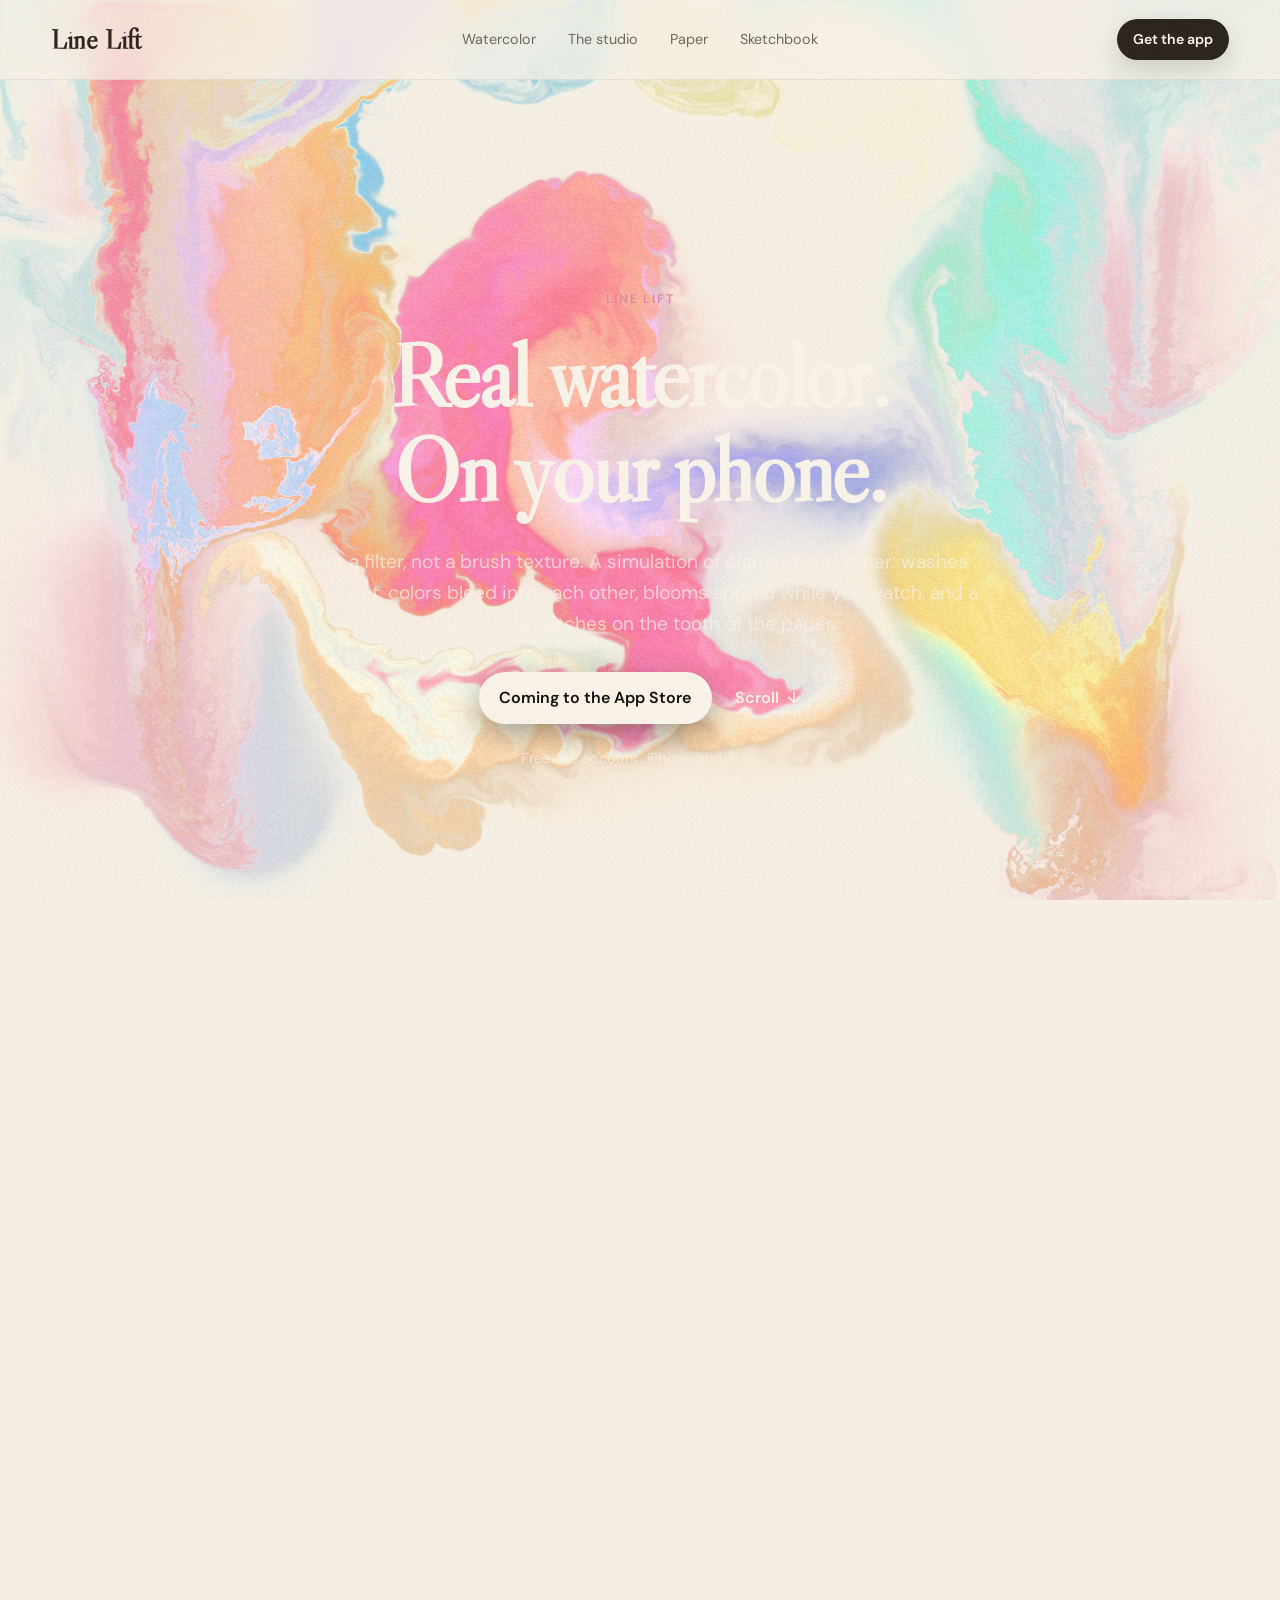
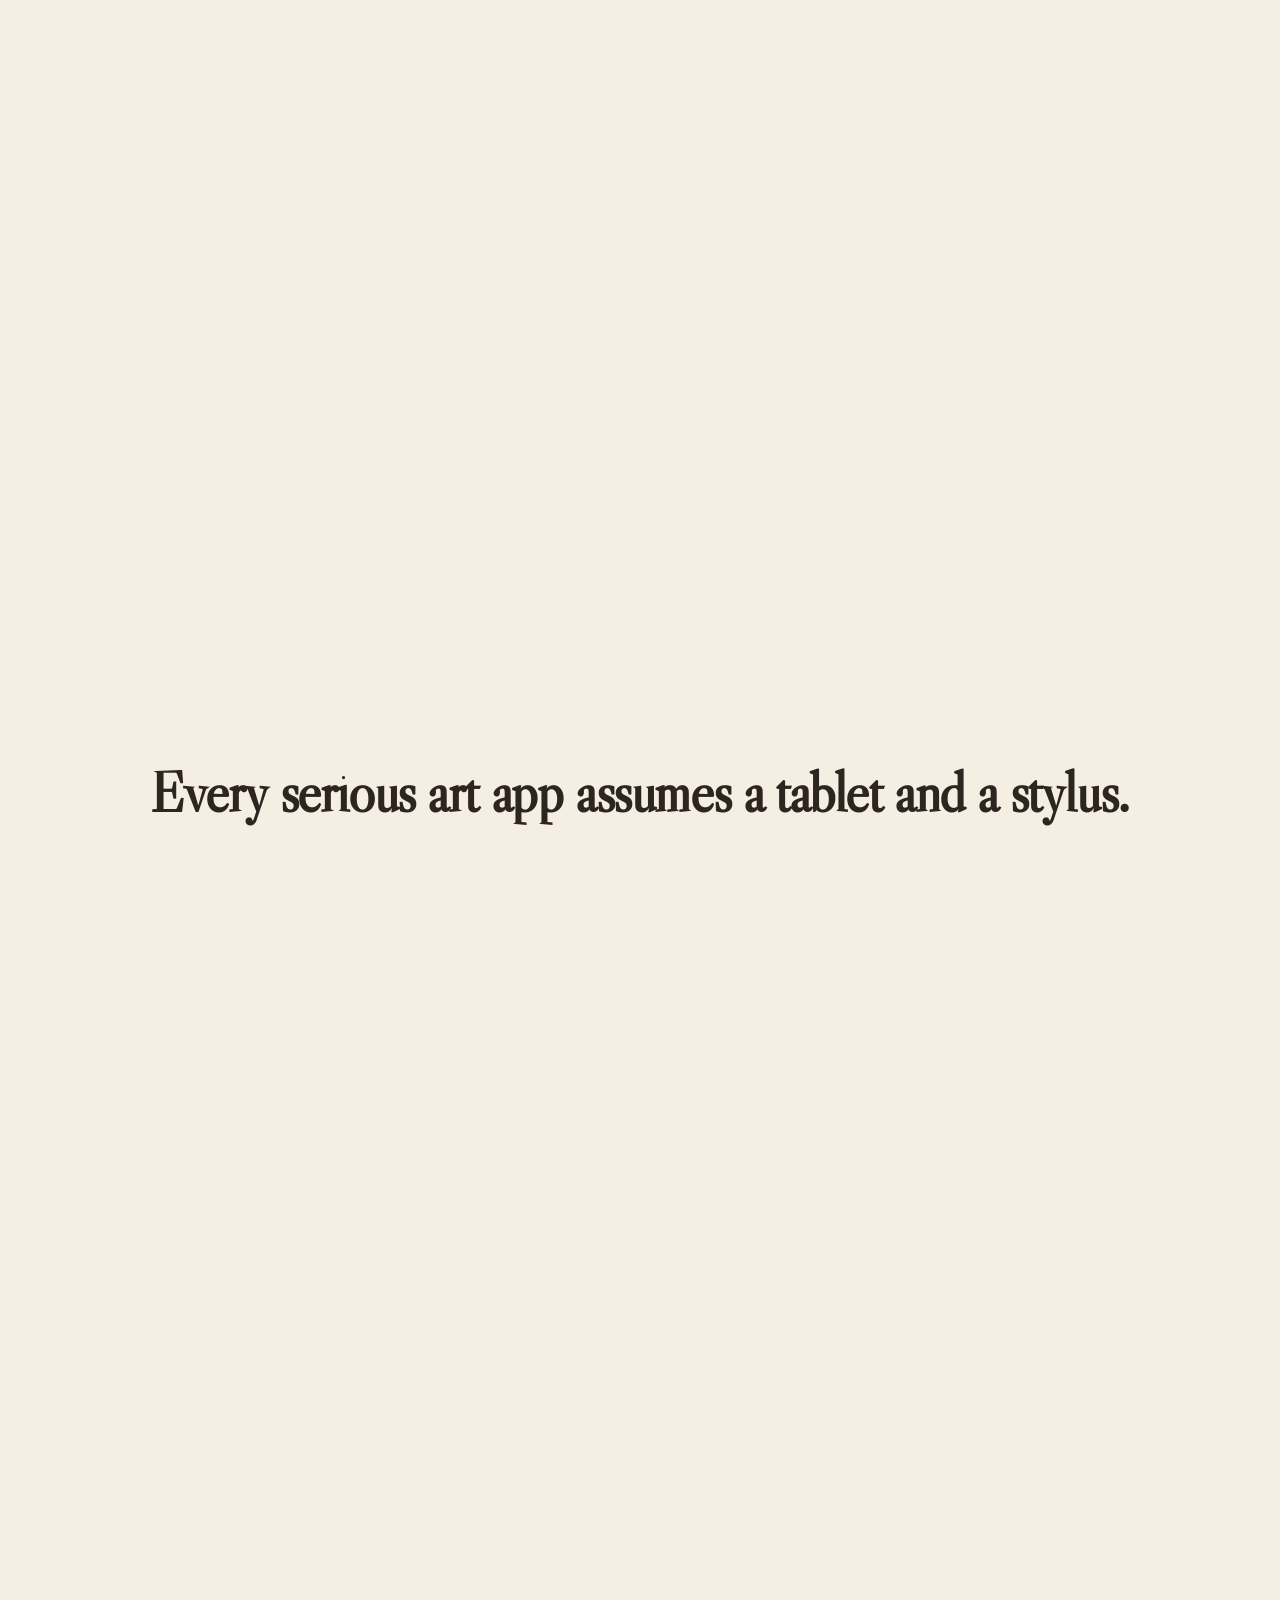
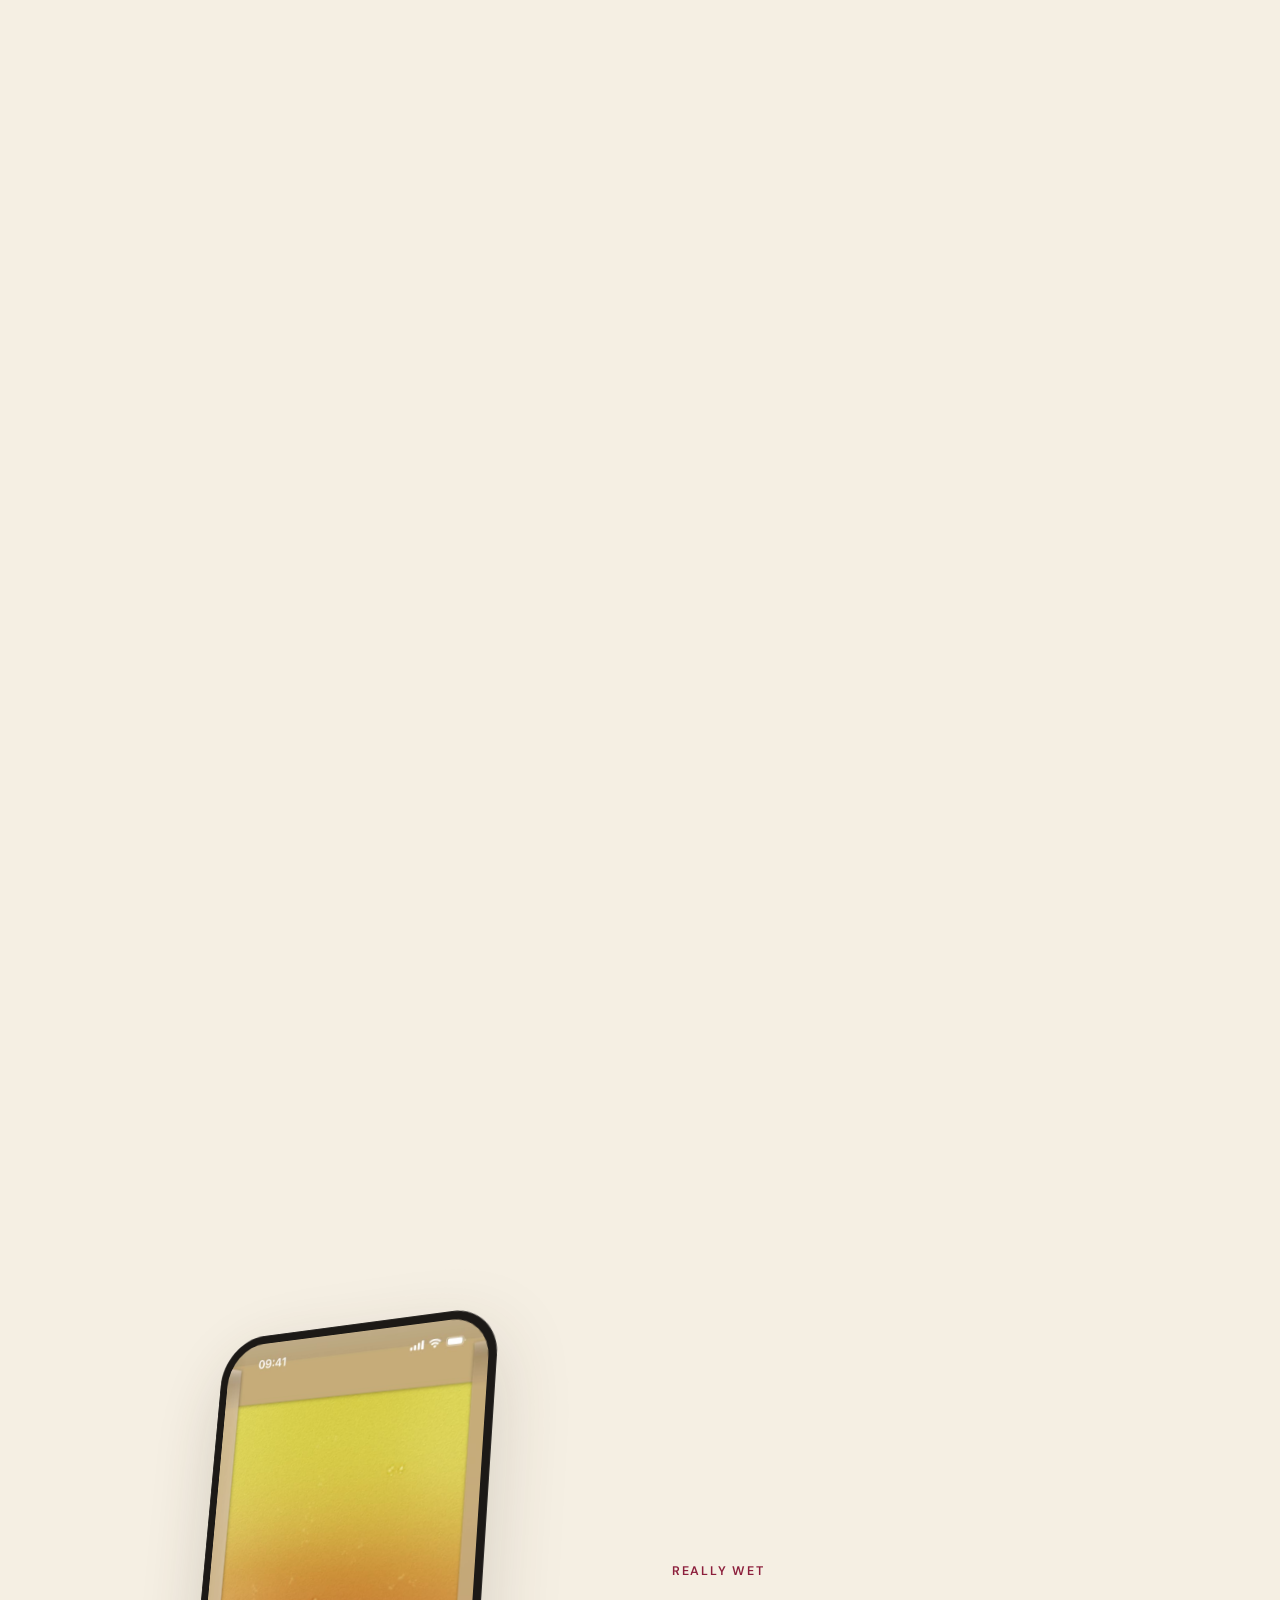
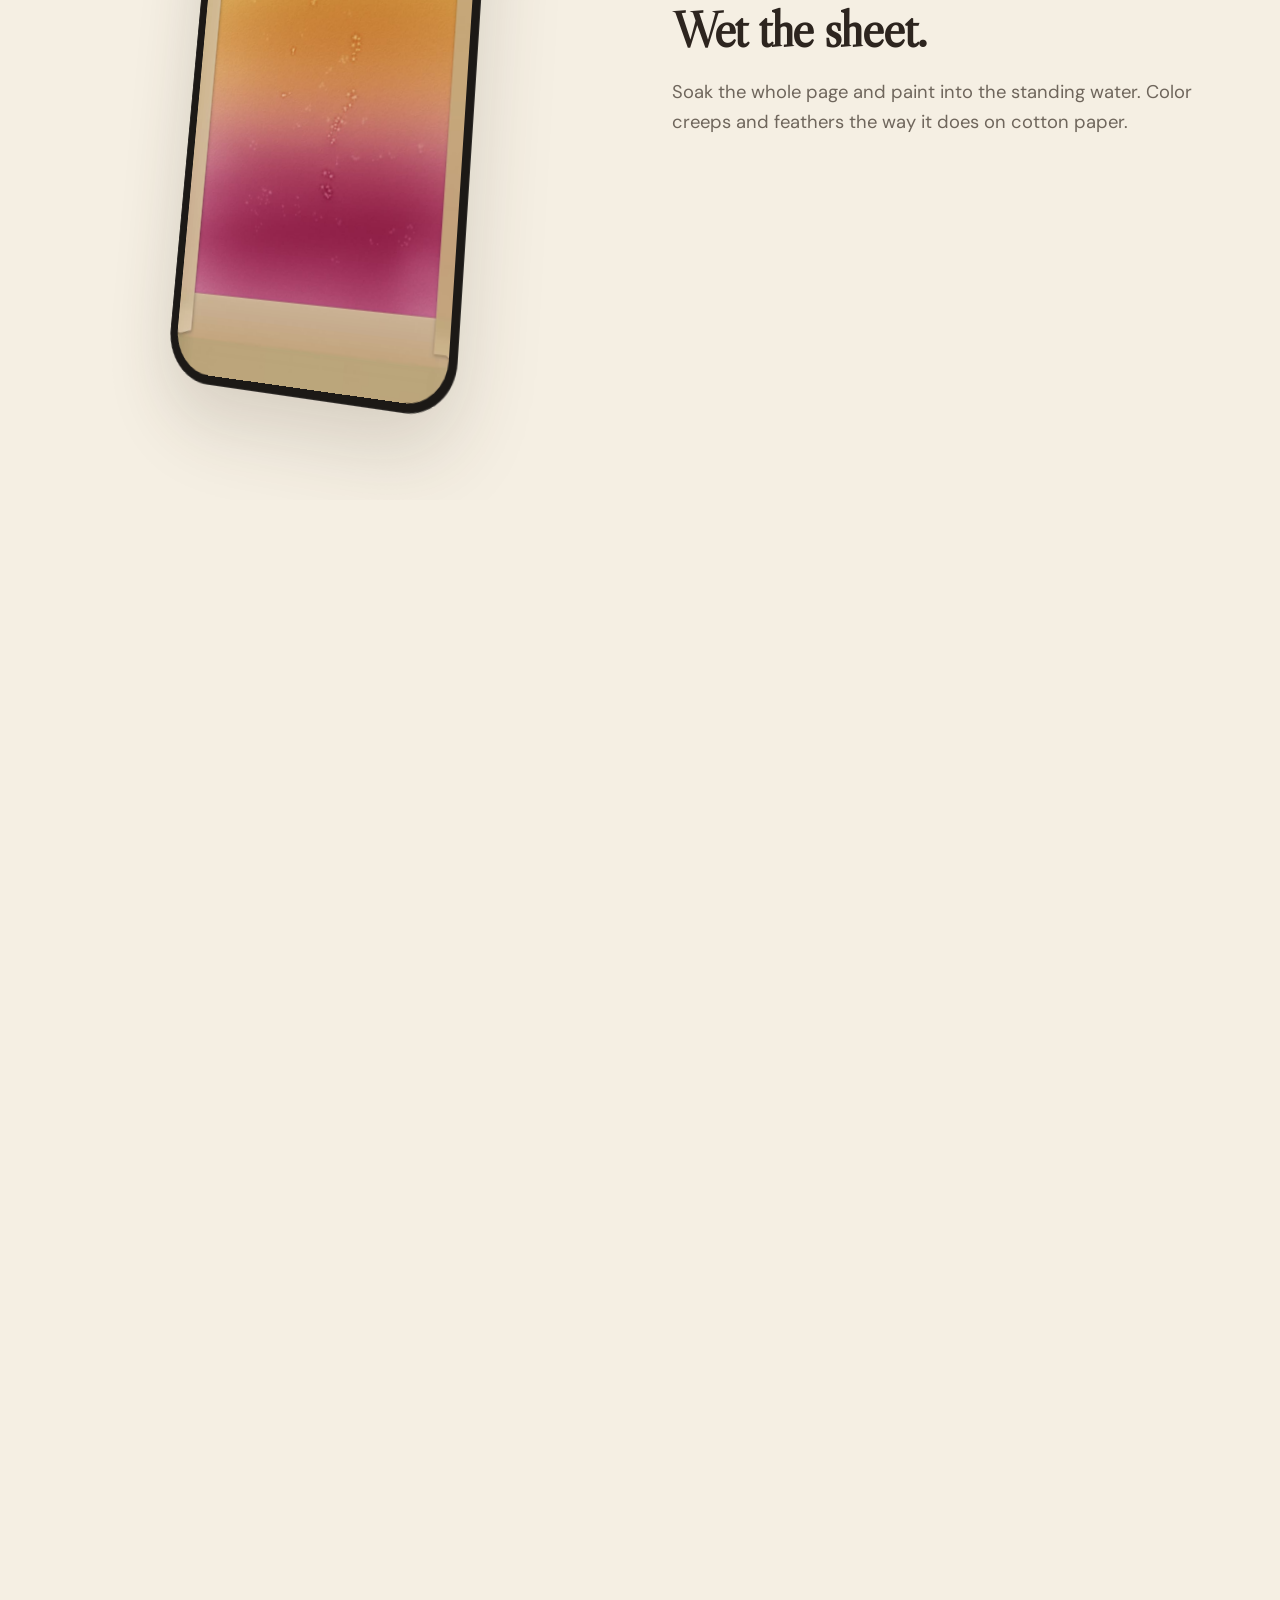
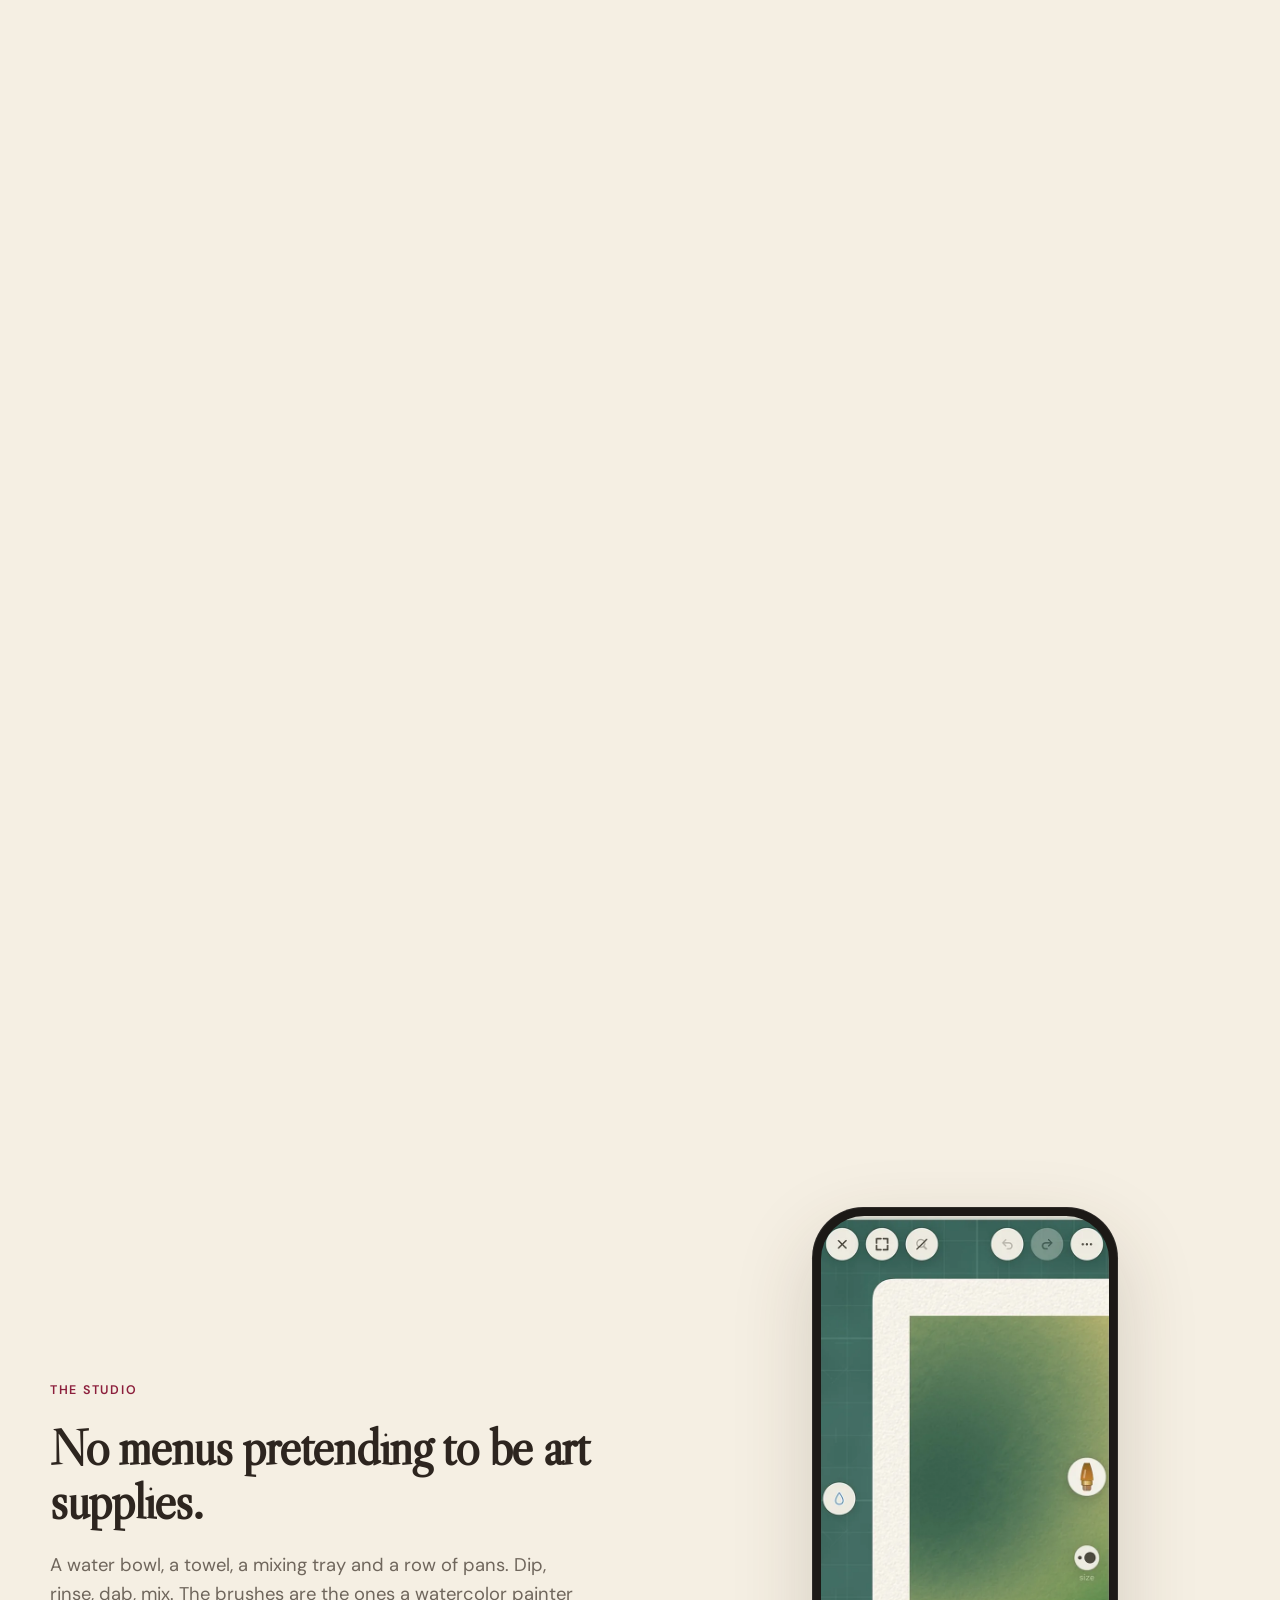
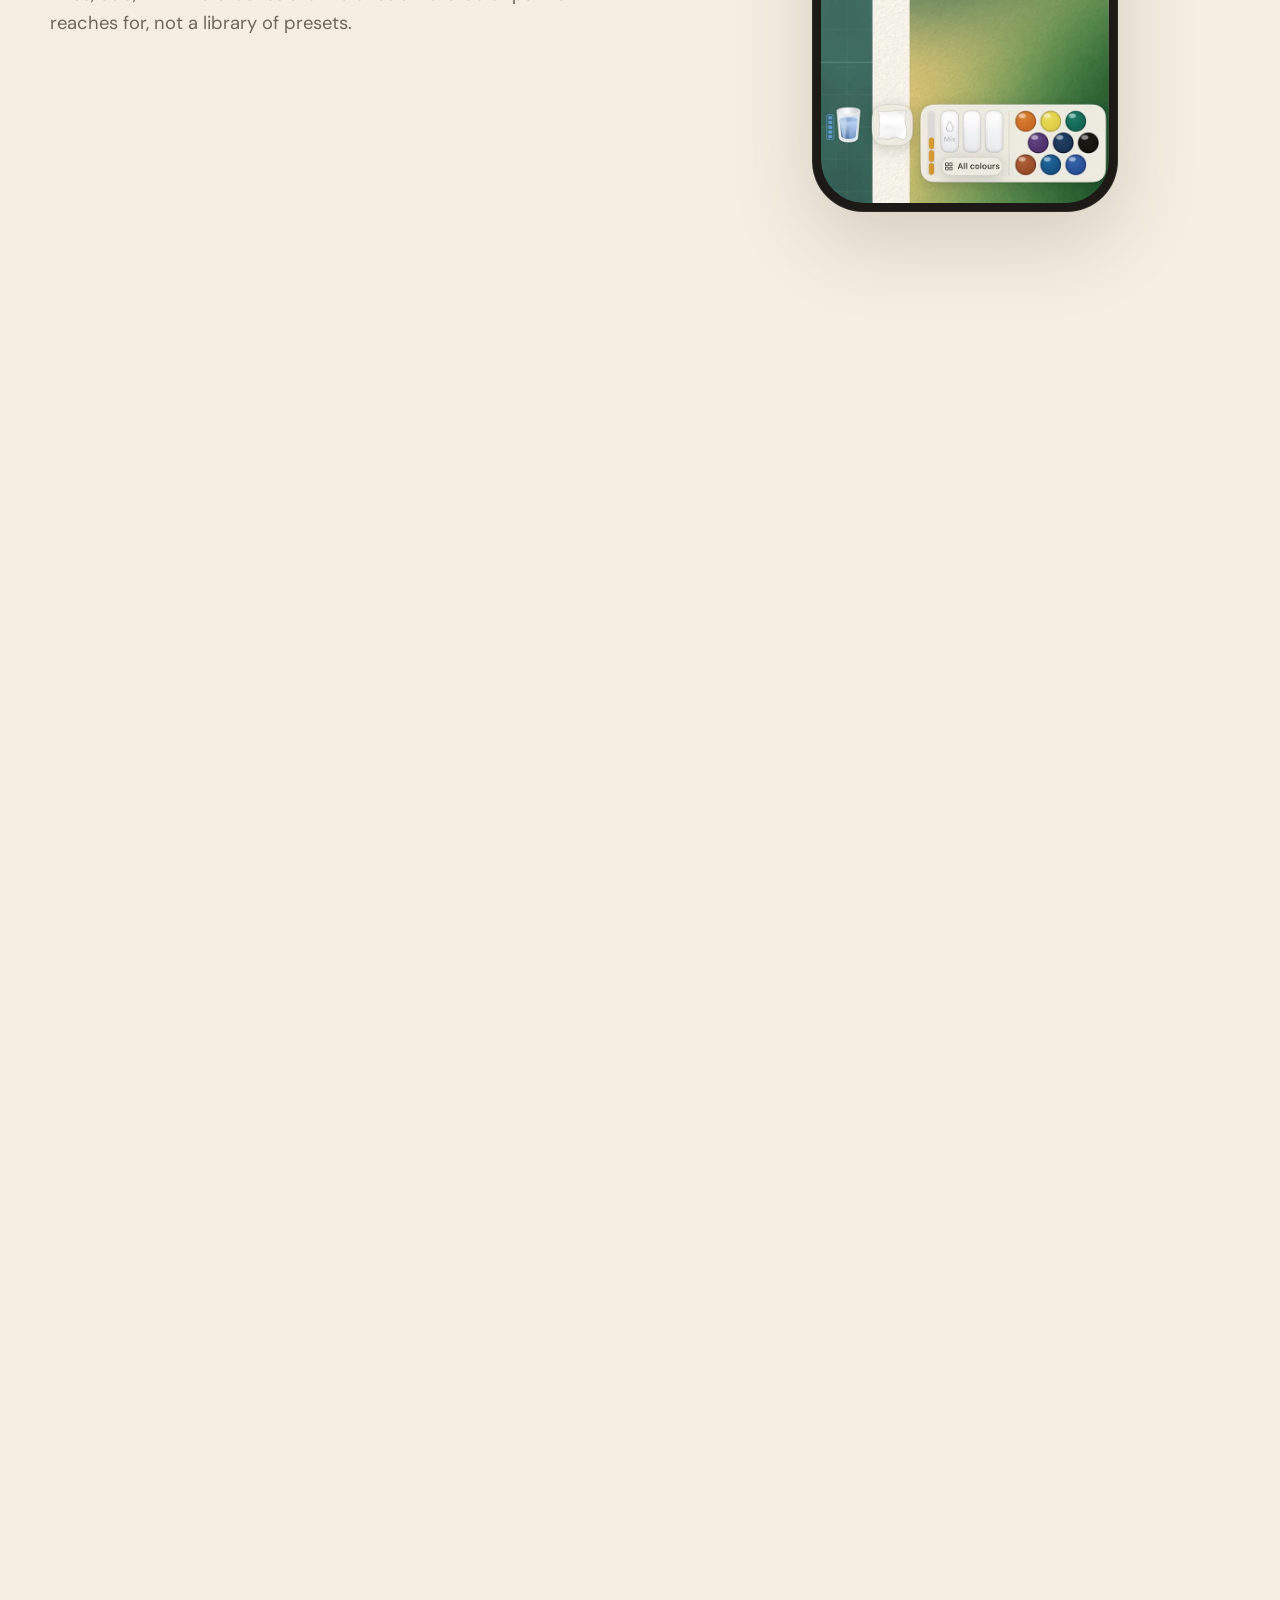
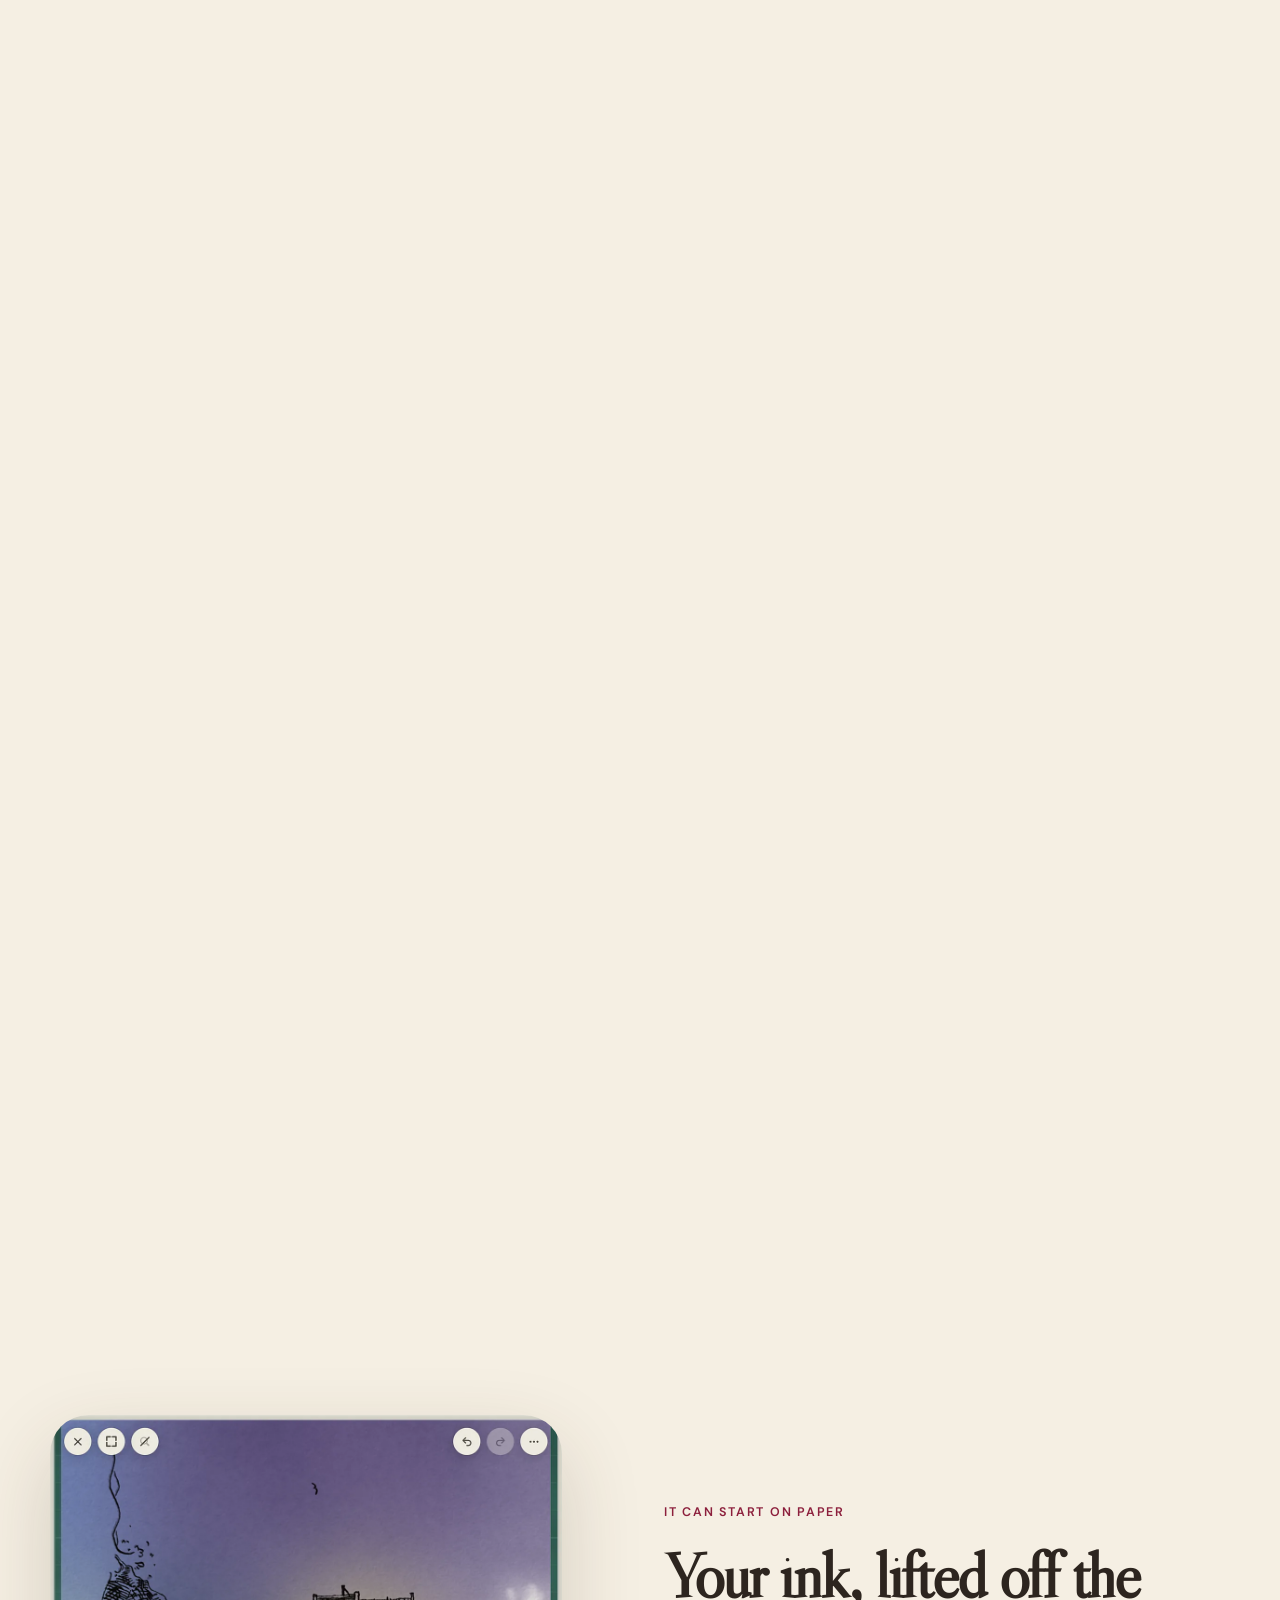
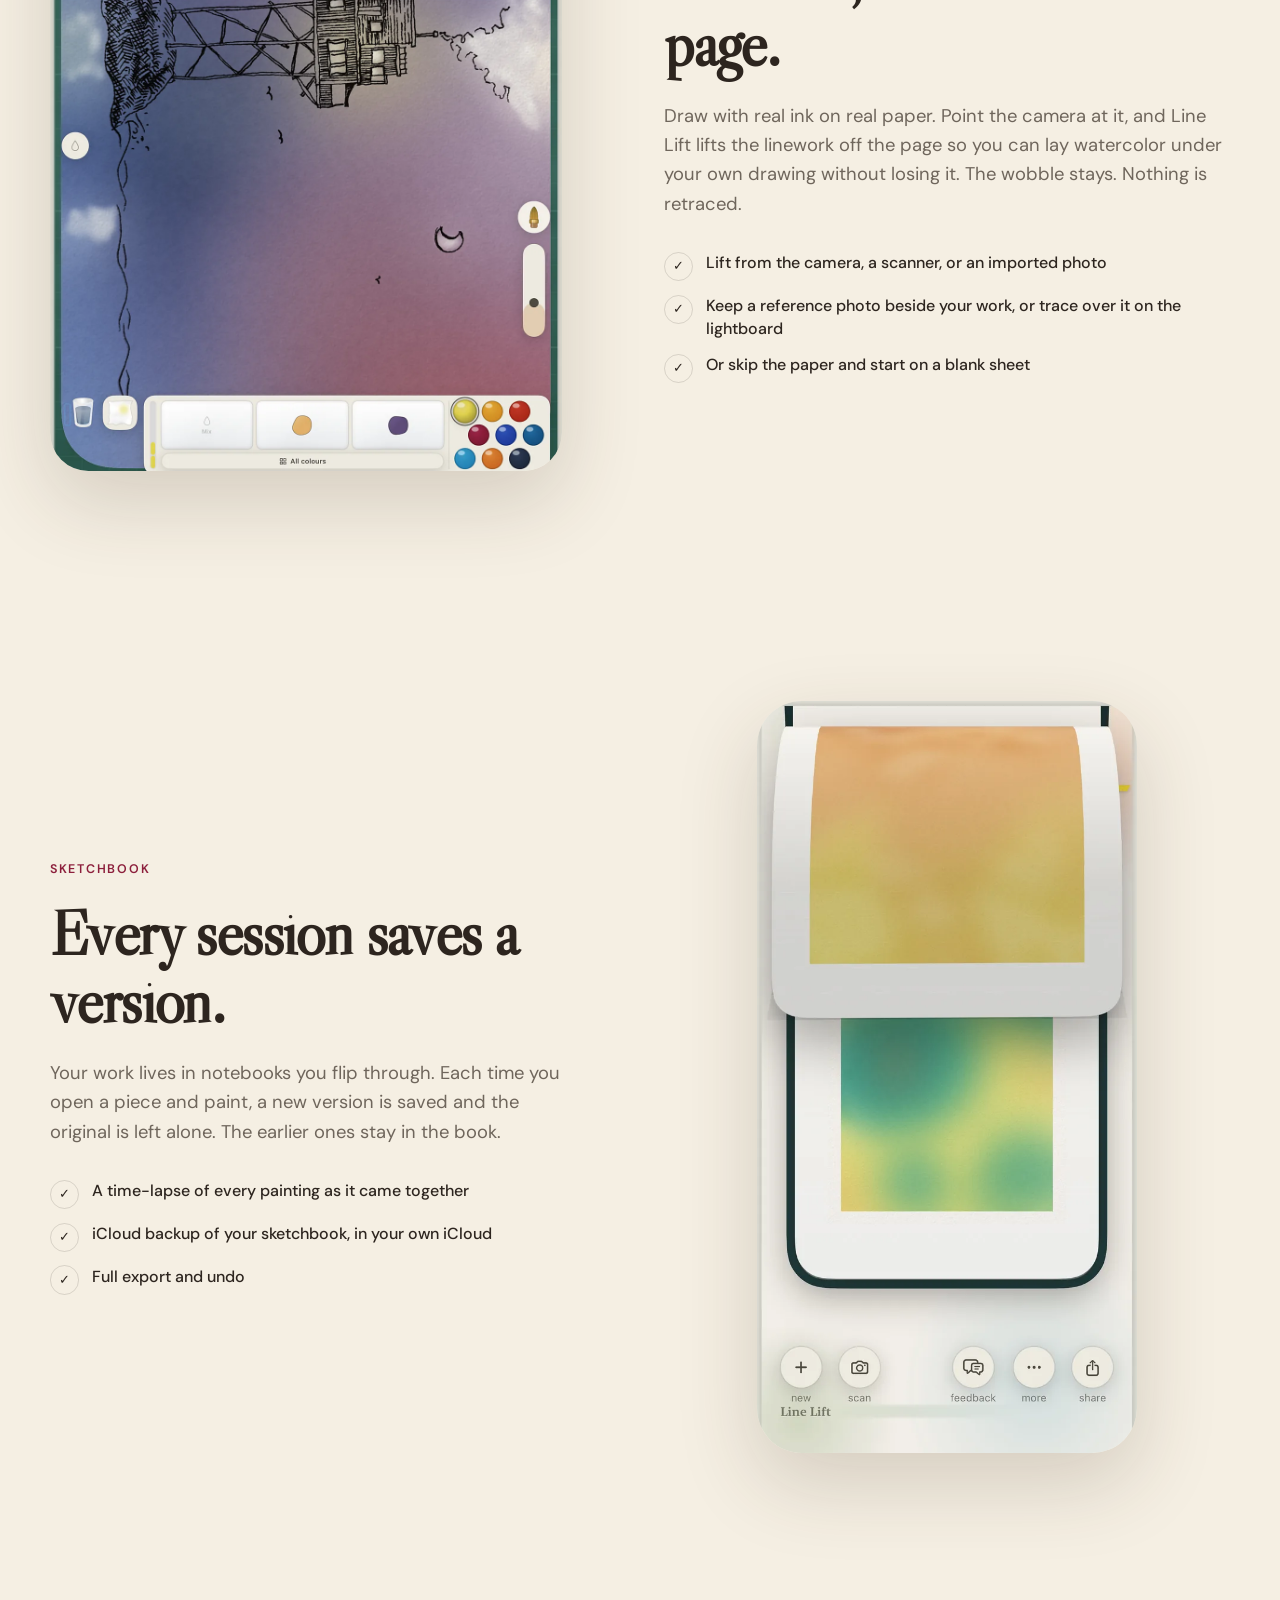
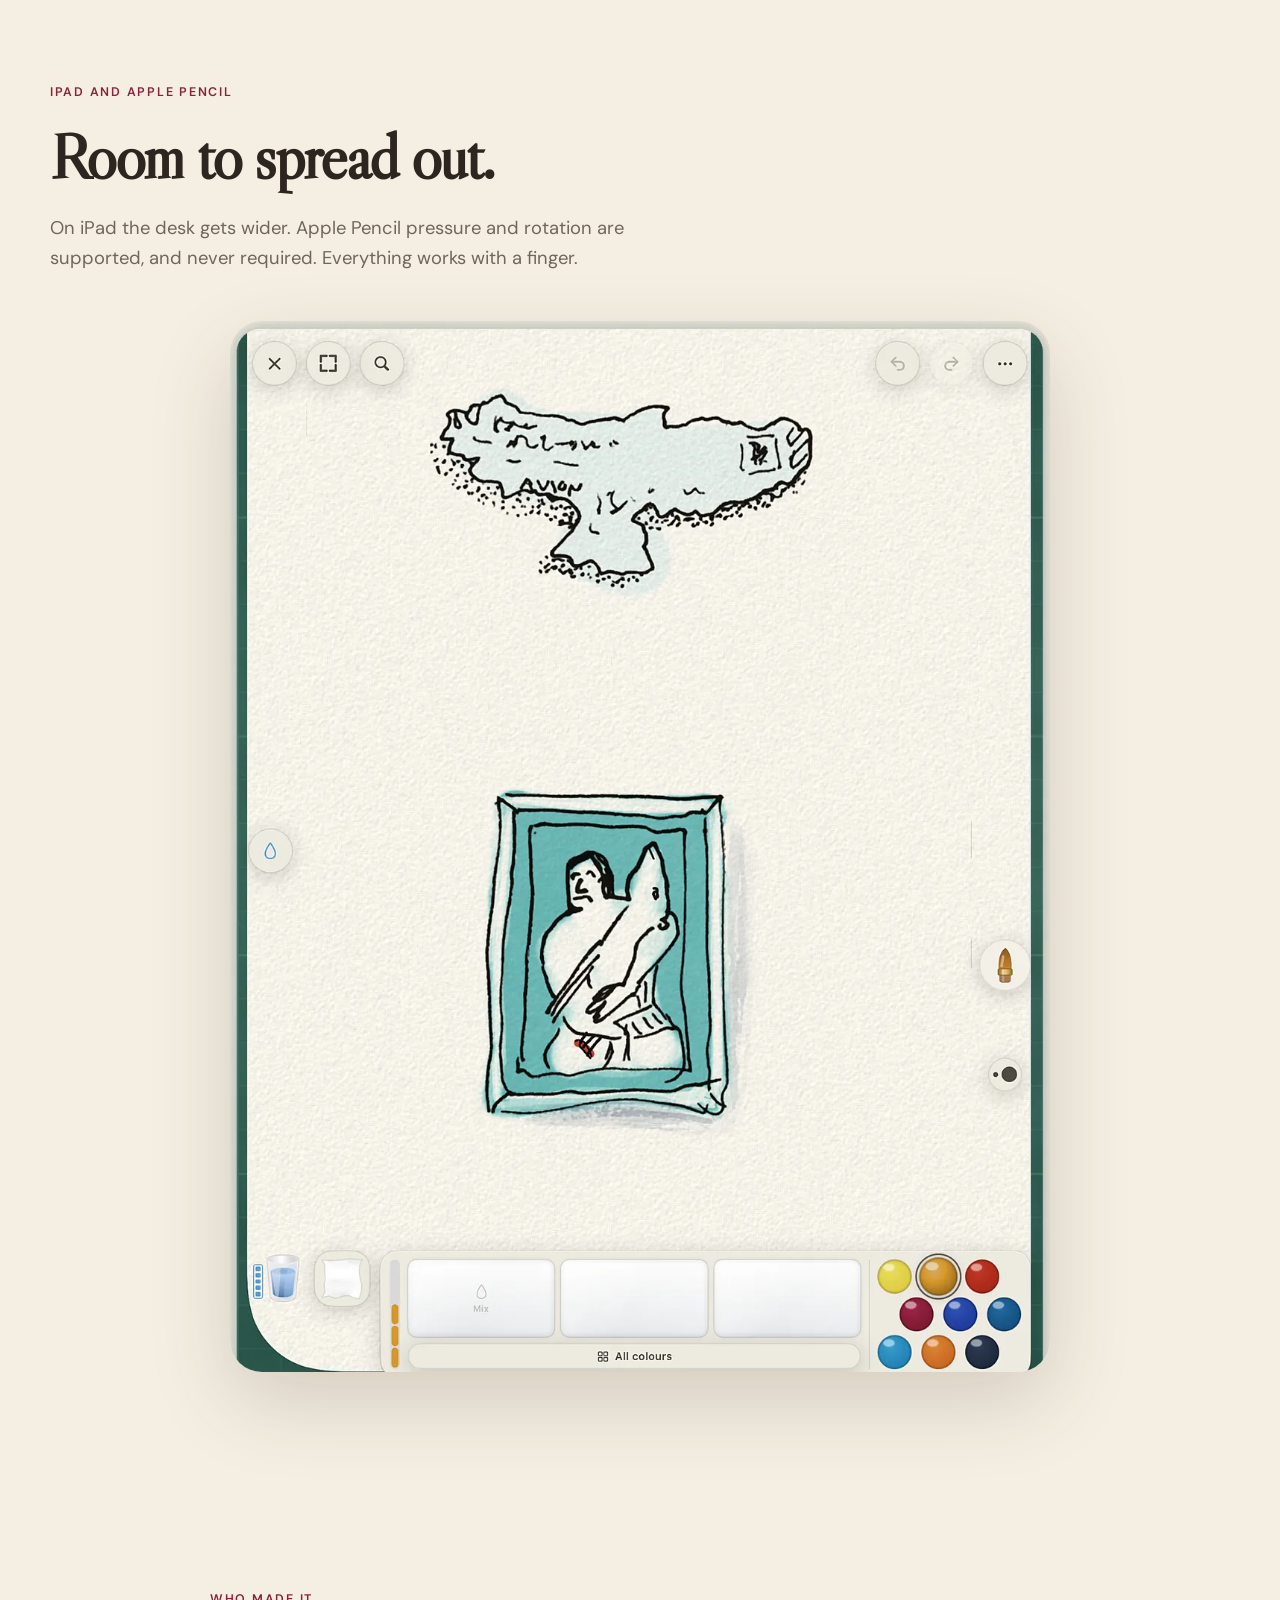
==== commit ea083226: "Site pass 2: the fluid, and the six acts pinned to scroll One fullscreen WebGL2 canvas (fluid.js, 23" ====
--- a/index.html
+++ b/index.html
@@ -3,7 +3,7 @@
 <head>
   <meta charset="utf-8" />
   <meta name="viewport" content="width=device-width, initial-scale=1" />
-  <meta name="theme-color" content="#f5efe3" />
+  <meta name="theme-color" content="#14110f" />
   <meta name="description" content="Line Lift is real watercolor on your phone: wet washes, blooms, backruns and true drying, built for fingers. Draw on paper, lift the ink, paint under your own lines. Free, no account, iPhone and iPad." />
   <meta property="og:title" content="Line Lift. Real watercolor, finger-first." />
   <meta property="og:description" content="A living simulation of pigment and water that fits in your pocket. Free, no account, on iPhone and iPad." />
@@ -16,11 +16,16 @@
   <link rel="stylesheet" href="styles.css" />
 </head>
 <body>
+  <!-- Layer 1: the fluid. One fullscreen WebGL2 canvas, never unmounted.
+       The page is real HTML on top of it; the canvas is decoration. -->
+  <canvas id="fluid" aria-hidden="true"></canvas>
+  <div class="fluid-fallback" aria-hidden="true" hidden></div>
+
   <header class="site-header">
     <a class="brand" href="#top" aria-label="Line Lift home">Line Lift</a>
     <nav class="nav" aria-label="Primary navigation">
-      <a href="#watercolor">Watercolor</a>
-      <a href="#studio">The studio</a>
+      <a href="#device">Watercolor</a>
+      <a href="#tools">The studio</a>
       <a href="#paper">Paper</a>
       <a href="#sketchbook">Sketchbook</a>
     </nav>
@@ -28,124 +33,122 @@
   </header>
 
   <main id="top">
-    <section class="hero section-shell">
-      <div class="hero-copy reveal">
-        <p class="eyebrow">Real watercolor, finger-first</p>
-        <h1>Real watercolor.<br>On your phone.</h1>
-        <p class="lede">Not a filter, not a brush texture. A simulation of pigment and water: washes stay wet, colors bleed into each other, blooms spread while you watch, and a dry brush catches on the tooth of the paper.</p>
-        <div class="hero-actions">
-          <a class="button" href="#download">Coming to the App Store</a>
-          <a class="text-link" href="#watercolor">See what it does <span>↓</span></a>
-        </div>
-        <p class="hero-note">Free. No account. iPhone and iPad.</p>
-      </div>
-      <div class="hero-visual reveal delay-1">
-        <div class="glow"></div>
-        <div class="device" aria-label="Line Lift laying a wet wash on iPhone">
-          <video class="device-screen" autoplay muted loop playsinline preload="metadata" poster="assets/hero-wash-poster.jpg">
-            <source src="assets/hero-wash.mp4" type="video/mp4" />
-          </video>
-        </div>
-      </div>
-    </section>
-
-    <section class="statement section-shell reveal">
-      <p class="eyebrow">Built for fingers</p>
-      <h2>Every serious art app assumes a tablet and a stylus.</h2>
-      <p>Line Lift is built for fingers, for the sofa, the café, the commute. The studio works the way a real one does: dip a pan of pigment, rinse the brush in the water bowl, dab it on the towel, mix two pigments in the tray. The supplies are the interface.</p>
-    </section>
-
-    <section class="feature split section-shell" id="watercolor">
-      <div class="feature-visual reveal">
-        <img src="assets/ipad-wet-bloom.webp" alt="A wet green wash blooming into yellow on cream paper in Line Lift on iPad" loading="lazy" />
-      </div>
-      <div class="feature-copy reveal delay-1">
-        <p class="eyebrow">Really wet</p>
-        <h2>Paint into water and watch it move.</h2>
-        <p>Wet the whole sheet and paint into the standing water. Color creeps and feathers the way it does on cotton paper. Drop a second pigment into a wash that is still wet and the bloom spreads on its own. Let it dry, glaze over it, and the layers stack the way real washes do.</p>
-        <ul class="clean-list">
-          <li>Blooms, backruns and stacking washes</li>
-          <li>Wet-the-sheet mode for the whole page</li>
-          <li>Papers with real tooth, so a dry brush skips</li>
-        </ul>
-      </div>
-    </section>
-
-    <section class="pigments section-shell" id="pigments">
-      <div class="section-heading reveal">
-        <p class="eyebrow">36 pigments, named after the real ones</p>
-        <h2>Pigments, not swatches.</h2>
-        <p>Every color in Line Lift is a pigment with its own behavior. French Ultramarine and Burnt Sienna granulate and settle into the paper. Phthalo Blue and Permanent Rose stain flat and even. All of them are free. The six on a fresh install are the classic split primaries.</p>
-      </div>
-      <ul class="pigment-row reveal" aria-label="The default kit">
-        <li><span class="pan" style="--c:#E3D44E"></span>Winsor Lemon</li>
-        <li><span class="pan" style="--c:#D9992B"></span>Indian Yellow</li>
-        <li><span class="pan" style="--c:#B5301F"></span>Cadmium Red</li>
-        <li><span class="pan" style="--c:#8C1F3C"></span>Alizarin Crimson</li>
-        <li><span class="pan" style="--c:#2746A8"></span>French Ultramarine</li>
-        <li><span class="pan" style="--c:#1B5C8F"></span>Phthalo Blue</li>
-      </ul>
-      <ul class="pigment-grid reveal delay-1" aria-label="The full palette">
-        <li title="Cadmium Orange" style="--c:#D2762B"></li>
-        <li title="Cerulean Blue" style="--c:#2C8FBF"></li>
-        <li title="Indigo" style="--c:#253248"></li>
-        <li title="Permanent Sap Green" style="--c:#6B7F3A"></li>
-        <li title="Yellow Ochre" style="--c:#C68A35"></li>
-        <li title="Burnt Sienna" style="--c:#9C4A1E"></li>
-        <li title="Burnt Umber" style="--c:#6E4B2A"></li>
-        <li title="Aureolin" style="--c:#E8C43C"></li>
-        <li title="Cadmium Yellow" style="--c:#F2C14E"></li>
-        <li title="Naples Yellow" style="--c:#E0C27E"></li>
-        <li title="Winsor Red" style="--c:#B32025"></li>
-        <li title="Rose Madder Genuine" style="--c:#C4718A"></li>
-        <li title="Permanent Rose" style="--c:#AF4A72"></li>
-        <li title="Permanent Magenta" style="--c:#8E3A6C"></li>
-        <li title="Winsor Violet (Dioxazine)" style="--c:#5A3A78"></li>
-        <li title="Cobalt Violet" style="--c:#8A5E9C"></li>
-        <li title="Cobalt Blue" style="--c:#2E5AA0"></li>
-        <li title="Prussian Blue" style="--c:#1E3A5C"></li>
-        <li title="Cobalt Turquoise" style="--c:#2E8F96"></li>
-        <li title="Winsor Green (Blue Shade)" style="--c:#17705C"></li>
-        <li title="Viridian" style="--c:#2F8F72"></li>
-        <li title="Cobalt Green" style="--c:#5B9B82"></li>
-        <li title="Hooker's Green" style="--c:#3A5F42"></li>
-        <li title="Olive Green" style="--c:#6F6D3B"></li>
-        <li title="Raw Sienna" style="--c:#B57E3C"></li>
-        <li title="Burnt Ochre" style="--c:#A5552F"></li>
-        <li title="Raw Umber" style="--c:#705A3A"></li>
-        <li title="Sepia" style="--c:#5C4632"></li>
-        <li title="Payne's Gray" style="--c:#43505C"></li>
-        <li title="Ink Black" style="--c:#1A1612"></li>
-      </ul>
-    </section>
-
-    <section class="feature split reverse section-shell" id="studio">
-      <div class="feature-visual reveal">
-        <img src="assets/phone-studio-desk.webp" alt="The Line Lift studio desk on iPhone: water bowl, towel, mixing tray and paint pans below a green wash" loading="lazy" />
-      </div>
-      <div class="feature-copy reveal delay-1">
-        <p class="eyebrow">The studio</p>
-        <h2>No menus pretending to be art supplies.</h2>
-        <p>There is a water bowl, a towel, a mixing tray and a row of pans. Dip, rinse, dab, mix. The brushes are the ones a watercolor painter reaches for, not a library of presets.</p>
-        <ul class="clean-list">
-          <li>A broad hake for laying washes</li>
-          <li>A sponge for skies, clouds and lifted texture</li>
-          <li>A fineliner, and a reservoir pen with a finite ink load</li>
-          <li>Washi tape and a craft knife: mask an edge, cut a shape, peel back to clean paper</li>
-        </ul>
-        <p class="aside">Paint with sound on. Every stroke is synthesized in real time: the wet drag of a loaded brush, the dry whisper of a thirsty one.</p>
-      </div>
-    </section>
-
-    <section class="gallery section-shell">
-      <div class="gallery-grid">
-        <figure class="reveal"><img src="assets/phone-broad-wash.webp" alt="A yellow and green wash taped to the board with pink washi tape" loading="lazy"><figcaption>Tape the sheet down, lay the wash.</figcaption></figure>
-        <figure class="reveal delay-1"><img src="assets/phone-washi-tape.webp" alt="Kraft washi tape masking a small sunset landscape" loading="lazy"><figcaption>Mask, paint over, peel.</figcaption></figure>
-        <figure class="reveal delay-2"><img src="assets/phone-wet-wash.webp" alt="A full-bleed wash running from yellow through red to blue" loading="lazy"><figcaption>One sheet, three pigments, still wet.</figcaption></figure>
-      </div>
-    </section>
-
-    <section class="feature split section-shell" id="paper">
+
+    <!-- Act 1: the drop. The H1 is in the markup from the first byte; the
+         droplet and the bloom happen behind it. -->
+    <section class="act act-drop pin" data-pigment="#8C1F3C" data-splat="none">
+      <div class="stage">
+        <span class="drop" aria-hidden="true"></span>
+        <div class="drop-copy">
+          <p class="eyebrow">Line Lift</p>
+          <h1>Real watercolor.<br>On your phone.</h1>
+          <p class="lede">Not a filter, not a brush texture. A simulation of pigment and water: washes stay wet, colors bleed into each other, blooms spread while you watch, and a dry brush catches on the tooth of the paper.</p>
+          <div class="hero-actions">
+            <a class="button" href="#download">Coming to the App Store</a>
+            <a class="text-link" href="#itch">Scroll <span>↓</span></a>
+          </div>
+          <p class="hero-note">Free. No account. iPhone and iPad.</p>
+        </div>
+      </div>
+    </section>
+
+    <!-- Act 2: the itch. The fluid does the arguing; the lines arrive as you scroll. -->
+    <section class="act act-itch pin" id="itch" data-pigment="#2746A8" data-splat="none">
+      <div class="stage">
+        <div class="itch-lines">
+          <h2 class="line" style="--i:0">Every serious art app assumes a tablet and a stylus.</h2>
+          <h2 class="line" style="--i:1">Line Lift is built for fingers. For the sofa, the café, the commute.</h2>
+          <h2 class="line" style="--i:2">The supplies are the interface.</h2>
+        </div>
+      </div>
+    </section>
+
+    <!-- Act 3: the device. Pinned; the phone turns with scroll progress
+         while the App Store preview plays on its screen. -->
+    <section class="act act-device pin" id="device" data-pigment="#D9992B" data-splat="none" data-steps="3">
+      <div class="stage">
+        <div class="device-wrap">
+          <div class="device" aria-label="Line Lift laying a wet wash on iPhone">
+            <video class="device-screen" autoplay muted loop playsinline preload="metadata" poster="assets/hero-wash-poster.jpg">
+              <source src="assets/hero-wash.mp4" type="video/mp4" />
+            </video>
+          </div>
+        </div>
+        <div class="device-captions">
+          <div class="step" data-step="0" data-pigment="#E3D44E" data-side="right">
+            <p class="eyebrow">Really wet</p>
+            <h2>Wet the sheet.</h2>
+            <p>Soak the whole page and paint into the standing water. Color creeps and feathers the way it does on cotton paper.</p>
+          </div>
+          <div class="step" data-step="1" data-pigment="#D2762B" data-side="right">
+            <p class="eyebrow">Really wet</p>
+            <h2>Drop in a second color.</h2>
+            <p>Into a wash that is still wet. The bloom spreads on its own, and a backrun forms where the water pulls back.</p>
+          </div>
+          <div class="step" data-step="2" data-pigment="#AF4A72" data-side="right">
+            <p class="eyebrow">Really wet</p>
+            <h2>Let it dry. Glaze over it.</h2>
+            <p>Layers stack the way real washes do. Then a dry brush skips across the tooth of the paper.</p>
+          </div>
+        </div>
+      </div>
+    </section>
+
+    <!-- Act 4: the tools. Each one enters as its own pigment splatted into
+         the field. Color is the organising device, not icons. -->
+    <section class="act act-tools pin" id="tools" data-pigment="#3A665B" data-splat="none" data-steps="5">
+      <div class="stage">
+        <div class="tools-copy">
+          <div class="step" data-step="0" data-pigment="#2C8FBF" data-side="left">
+            <p class="eyebrow">The studio</p>
+            <h2>No menus pretending to be art supplies.</h2>
+            <p>A water bowl, a towel, a mixing tray and a row of pans. Dip, rinse, dab, mix. The brushes are the ones a watercolor painter reaches for, not a library of presets.</p>
+          </div>
+          <div class="step" data-step="1" data-pigment="#6B7F3A" data-side="left">
+            <p class="eyebrow">Broad washes</p>
+            <h2>A hake for the sky. A sponge for the clouds.</h2>
+            <p>The broad hake lays a wash in one pass. The sponge lifts texture back out, or dabs it in.</p>
+          </div>
+          <div class="step" data-step="2" data-pigment="#C68A35" data-side="left">
+            <p class="eyebrow">Masking</p>
+            <h2>Tape it off. Peel it back.</h2>
+            <p>Washi tape masks an edge. A craft knife cuts a shape. Paint over both, then peel back to clean paper.</p>
+          </div>
+          <div class="step" data-step="3" data-pigment="#1A1612" data-side="left">
+            <p class="eyebrow">Ink</p>
+            <h2>A fineliner, and a pen that runs dry.</h2>
+            <p>The reservoir pen is a dip pen with a real, finite ink load. Paint with sound on: every stroke is synthesized in real time, the wet drag of a loaded brush, the dry whisper of a thirsty one.</p>
+          </div>
+          <div class="step" data-step="4" data-pigment="#8C1F3C" data-side="left">
+            <p class="eyebrow">36 pigments, named after the real ones</p>
+            <h2>Pigments, not swatches.</h2>
+            <p>Every color is a pigment with its own behavior. French Ultramarine and Burnt Sienna granulate and settle into the paper. Phthalo Blue and Permanent Rose stain flat and even. All of them are free.</p>
+          </div>
+        </div>
+        <div class="tools-visual">
+          <div class="device device-still">
+            <img class="shot" data-step="0" src="assets/phone-studio-desk.webp" alt="The Line Lift studio desk: water bowl, towel, mixing tray and paint pans below a green wash" />
+            <img class="shot" data-step="1" src="assets/phone-broad-wash.webp" alt="A yellow and green wash laid with the hake, taped to the board" loading="lazy" />
+            <img class="shot" data-step="2" src="assets/phone-washi-tape.webp" alt="Kraft washi tape masking a small sunset landscape" loading="lazy" />
+            <img class="shot" data-step="3" src="assets/phone-ink-lift.webp" alt="A pink flamingo ink drawing over loose watercolor blots" loading="lazy" />
+            <div class="shot pigment-sheet" data-step="4" aria-label="The palette">
+              <ul class="pigment-grid">
+                <li title="Winsor Lemon" style="--c:#E3D44E"></li><li title="Indian Yellow" style="--c:#D9992B"></li><li title="Cadmium Red" style="--c:#B5301F"></li><li title="Alizarin Crimson" style="--c:#8C1F3C"></li><li title="French Ultramarine" style="--c:#2746A8"></li><li title="Phthalo Blue" style="--c:#1B5C8F"></li>
+                <li title="Cadmium Orange" style="--c:#D2762B"></li><li title="Cerulean Blue" style="--c:#2C8FBF"></li><li title="Indigo" style="--c:#253248"></li><li title="Permanent Sap Green" style="--c:#6B7F3A"></li><li title="Yellow Ochre" style="--c:#C68A35"></li><li title="Burnt Sienna" style="--c:#9C4A1E"></li>
+                <li title="Burnt Umber" style="--c:#6E4B2A"></li><li title="Aureolin" style="--c:#E8C43C"></li><li title="Cadmium Yellow" style="--c:#F2C14E"></li><li title="Naples Yellow" style="--c:#E0C27E"></li><li title="Winsor Red" style="--c:#B32025"></li><li title="Rose Madder Genuine" style="--c:#C4718A"></li>
+                <li title="Permanent Rose" style="--c:#AF4A72"></li><li title="Permanent Magenta" style="--c:#8E3A6C"></li><li title="Winsor Violet (Dioxazine)" style="--c:#5A3A78"></li><li title="Cobalt Violet" style="--c:#8A5E9C"></li><li title="Cobalt Blue" style="--c:#2E5AA0"></li><li title="Prussian Blue" style="--c:#1E3A5C"></li>
+                <li title="Cobalt Turquoise" style="--c:#2E8F96"></li><li title="Winsor Green (Blue Shade)" style="--c:#17705C"></li><li title="Viridian" style="--c:#2F8F72"></li><li title="Cobalt Green" style="--c:#5B9B82"></li><li title="Hooker's Green" style="--c:#3A5F42"></li><li title="Olive Green" style="--c:#6F6D3B"></li>
+                <li title="Raw Sienna" style="--c:#B57E3C"></li><li title="Burnt Ochre" style="--c:#A5552F"></li><li title="Raw Umber" style="--c:#705A3A"></li><li title="Sepia" style="--c:#5C4632"></li><li title="Payne's Gray" style="--c:#43505C"></li><li title="Ink Black" style="--c:#1A1612"></li>
+              </ul>
+              <p>The six on a fresh install are the classic split primaries: a warm and a cool yellow, red and blue.</p>
+            </div>
+          </div>
+        </div>
+      </div>
+    </section>
+
+    <!-- Act 5: paper. The lift, as one feature. -->
+    <section class="feature split section-shell" id="paper" data-pigment="#5A3A78" data-splat-side="left">
       <div class="feature-visual reveal">
         <img src="assets/ipad-ink-lift.webp" alt="A pen drawing of a lighthouse, lifted from paper and painted under with a violet and rose wash in Line Lift on iPad" loading="lazy" />
       </div>
@@ -161,7 +164,7 @@
       </div>
     </section>
 
-    <section class="feature split reverse section-shell" id="sketchbook">
+    <section class="feature split reverse section-shell" id="sketchbook" data-pigment="#2F8F72" data-splat-side="right">
       <div class="feature-visual reveal">
         <img src="assets/phone-sketchbooks.webp" alt="Two sketchbooks stacked on the Line Lift home screen, a page mid-flip" loading="lazy" />
       </div>
@@ -177,7 +180,7 @@
       </div>
     </section>
 
-    <section class="ipad section-shell reveal">
+    <section class="ipad section-shell reveal" data-pigment="#2E8F96" data-splat-side="right">
       <div class="ipad-copy">
         <p class="eyebrow">iPad and Apple Pencil</p>
         <h2>Room to spread out.</h2>
@@ -188,23 +191,31 @@
       </div>
     </section>
 
-    <section class="facts section-shell reveal">
+    <!-- Act 6: the maker. Short and factual. -->
+    <section class="maker section-shell reveal" data-pigment="#43505C" data-splat-side="left">
+      <p class="eyebrow">Who made it</p>
+      <h2>One person. SwiftUI. AI in the loop.</h2>
+      <p>Line Lift is designed and built by <a href="https://fredrikpahlmandesign.github.io/">Fredrik Påhlman</a>, a designer in Sweden, in SwiftUI, with AI tools in the loop at every stage: the watercolor engine, the studio, and this page.</p>
+    </section>
+
+    <section class="facts section-shell reveal" data-pigment="#F5EFE3" data-splat="none">
       <dl class="facts-grid">
         <div><dt>Price</dt><dd>Free. Everything in this version.</dd></div>
         <div><dt>Account</dt><dd>None. No ads either.</dd></div>
         <div><dt>Your artwork</dt><dd>Stays on your device and in your own iCloud. It never passes through our servers.</dd></div>
         <div><dt>Analytics</dt><dd>Anonymous, hosted in the EU. The details are in the <a href="privacy/">privacy policy</a>.</dd></div>
         <div><dt>Devices</dt><dd>iPhone and iPad. Apple Pencil optional.</dd></div>
-        <div><dt>Made by</dt><dd>One designer, in Sweden.</dd></div>
+        <div><dt>Status</dt><dd>Submitted to the App Store. In review.</dd></div>
       </dl>
     </section>
 
-    <section class="final-cta" id="download">
+    <!-- Act 7: the download. The fluid calms to stillness here. -->
+    <section class="final-cta section-shell" id="download" data-pigment="#F5EFE3" data-splat="none">
       <div class="final-inner reveal">
         <p class="eyebrow">Line Lift</p>
         <h2>With Apple for review.</h2>
         <p>Line Lift has been submitted to the App Store. This page gets the download link the day it clears. Until then, the support page is the way to reach us.</p>
-        <a class="button button-light" href="support/">Questions? Support</a>
+        <a class="button" href="support/">Questions? Support</a>
         <p class="availability">iPhone and iPad. Free.</p>
       </div>
     </section>
@@ -219,5 +230,6 @@
   </footer>
 
   <script src="script.js"></script>
+  <script src="fluid.js"></script>
 </body>
 </html>
--- a/styles.css
+++ b/styles.css
@@ -1,28 +1,30 @@
-/* Line Lift product site. Palette is the app's own: the paper cream the
-   App Store screenshots sit on, the studio-desk green, and Alizarin
-   Crimson (#8C1F3C, one of the six default pans) as the accent. */
+/* Line Lift product site, pass 2. Three layers: the fluid canvas (fixed,
+   behind everything), ordinary HTML content, and the pinned acts whose
+   state is one custom property (--p, 0..1) written by script.js.
+   Palette is the app's own: the paper the App Store shots sit on, the
+   studio-desk green, Alizarin Crimson (#8C1F3C) as the accent. */
 :root {
   --paper: #f5efe3;
-  --paper-deep: #e9dfcf;
+  --dark: #14110f;
   --ink: #2d251f;
   --muted: #6f665c;
   --line: rgba(45, 37, 31, .14);
-  --card: rgba(255, 252, 245, .66);
+  --card: rgba(255, 252, 245, .72);
   --accent: #8c1f3c;
+  --accent-light: #d98aa0;
   --desk: #3a665b;
   --desk-deep: #2c5046;
-  --shadow: 0 30px 80px rgba(65, 48, 35, .16);
+  --shadow: 0 30px 80px rgba(65, 48, 35, .18);
   --serif: "Libre Caslon Display", Georgia, serif;
   --sans: "DM Sans", -apple-system, BlinkMacSystemFont, "Segoe UI", sans-serif;
+  --p: 0;
 }
 
 * { box-sizing: border-box; }
-html { scroll-behavior: smooth; }
+html { scroll-behavior: smooth; background: var(--paper); }
 body {
   margin: 0;
-  background:
-    radial-gradient(circle at 10% 10%, rgba(255,255,255,.82), transparent 28rem),
-    linear-gradient(180deg, #f8f2e8 0%, var(--paper) 45%, #eee5d8 100%);
+  background: transparent;
   color: var(--ink);
   font-family: var(--sans);
   line-height: 1.6;
@@ -32,13 +34,31 @@
   position: fixed;
   inset: 0;
   pointer-events: none;
-  opacity: .18;
+  opacity: .16;
   background-image: url("data:image/svg+xml,%3Csvg viewBox='0 0 180 180' xmlns='http://www.w3.org/2000/svg'%3E%3Cfilter id='n'%3E%3CfeTurbulence type='fractalNoise' baseFrequency='.85' numOctaves='3' stitchTiles='stitch'/%3E%3C/filter%3E%3Crect width='100%25' height='100%25' filter='url(%23n)' opacity='.12'/%3E%3C/svg%3E");
   z-index: 99;
 }
 img, video { display: block; width: 100%; }
 a { color: inherit; text-decoration: none; }
 
+/* Layer 1 */
+#fluid, .fluid-fallback { position: fixed; inset: 0; width: 100%; height: 100%; z-index: -1; }
+#fluid[hidden] { display: none; }
+.fluid-fallback {
+  background:
+    radial-gradient(ellipse 40% 30% at 50% 45%, rgba(140,31,60,.55), transparent 70%),
+    radial-gradient(ellipse 30% 25% at 58% 40%, rgba(39,70,168,.4), transparent 70%),
+    radial-gradient(ellipse 28% 22% at 42% 52%, rgba(217,153,43,.35), transparent 70%),
+    var(--paper);
+}
+/* Without the fluid, the opening cannot be dark: the ground stays paper. */
+.no-fluid .act-drop, .no-fluid .act-itch { color: var(--ink); }
+.no-fluid .act-drop .eyebrow, .no-fluid .act-itch .eyebrow { color: var(--accent); }
+.no-fluid .act-drop .lede, .no-fluid .act-drop .hero-note { color: var(--muted); }
+.no-fluid .act-drop .button { background: var(--ink); color: #fffaf1; }
+.no-fluid .drop { display: none; }
+
+/* Header: flips light while the ground is dark. */
 .site-header {
   position: sticky;
   top: 0;
@@ -48,24 +68,21 @@
   align-items: center;
   gap: 2rem;
   padding: 1.1rem clamp(1.25rem, 4vw, 4rem);
-  background: rgba(248, 242, 232, .78);
+  background: rgba(248, 242, 232, .72);
   border-bottom: 1px solid rgba(45,37,31,.08);
   backdrop-filter: blur(18px);
+  transition: background .5s ease, color .5s ease, border-color .5s ease;
 }
 .brand { font-family: var(--serif); font-size: 1.7rem; font-weight: 700; }
 .nav { display: flex; gap: 2rem; font-size: .9rem; color: var(--muted); }
 .nav a:hover { color: var(--ink); }
 .site-header > .button { justify-self: end; }
+.on-dark .site-header { background: rgba(20,17,15,.55); color: #f8f2e8; border-color: rgba(248,242,232,.08); }
+.on-dark .nav { color: rgba(248,242,232,.7); }
+.on-dark .nav a:hover { color: #fff; }
+.on-dark .site-header .button { background: #f8f2e8; color: var(--dark); }
 
 .section-shell { width: min(1180px, calc(100% - 2.5rem)); margin-inline: auto; }
-.hero {
-  min-height: 88vh;
-  display: grid;
-  grid-template-columns: 1.05fr .95fr;
-  align-items: center;
-  gap: clamp(2rem, 6vw, 7rem);
-  padding-block: clamp(4rem, 8vw, 8rem);
-}
 .eyebrow {
   margin: 0 0 1.2rem;
   font-size: .78rem;
@@ -79,8 +96,8 @@
 h1 { font-size: clamp(3.6rem, 7vw, 7.4rem); }
 h2 { font-size: clamp(2.5rem, 5vw, 5rem); }
 h3 { font-size: 1.45rem; }
-.lede { max-width: 43rem; margin: 1.8rem 0 0; font-size: clamp(1.1rem, 1.5vw, 1.35rem); color: var(--muted); }
-.hero-actions { display: flex; align-items: center; gap: 1.4rem; margin-top: 2rem; flex-wrap: wrap; }
+.lede { max-width: 43rem; margin: 1.8rem auto 0; font-size: clamp(1.1rem, 1.5vw, 1.35rem); color: var(--muted); }
+.hero-actions { display: flex; align-items: center; justify-content: center; gap: 1.4rem; margin-top: 2rem; flex-wrap: wrap; }
 .hero-note { margin: 1.4rem 0 0; font-size: .9rem; color: var(--muted); letter-spacing: .02em; }
 .button {
   display: inline-flex;
@@ -101,63 +118,129 @@
 .text-link span { display: inline-block; margin-left: .3rem; transition: transform .2s ease; }
 .text-link:hover span { transform: translateY(4px); }
 
-/* Hero device: the App Store preview video inside a plain dark bezel. */
-.hero-visual { position: relative; display: grid; place-items: center; }
-.glow { position: absolute; width: 90%; aspect-ratio: 1; border-radius: 50%; background: radial-gradient(circle, rgba(140,31,60,.22), transparent 68%); filter: blur(20px); }
+/* ---------- pinned acts ---------- */
+.pin { position: relative; }
+.stage { position: sticky; top: 0; height: 100vh; height: 100svh; overflow: hidden; display: grid; align-items: center; }
+
+/* Act 1: the drop */
+.act-drop { height: 220vh; color: #f8f2e8; }
+.act-drop .stage { text-align: center; }
+.act-drop .eyebrow { color: var(--accent-light); }
+.act-drop .lede, .act-drop .hero-note { color: rgba(248,242,232,.7); }
+.act-drop .button { background: #f8f2e8; color: var(--dark); box-shadow: 0 10px 30px rgba(0,0,0,.35); }
+.drop-copy {
+  width: min(900px, calc(100% - 2.5rem));
+  margin-inline: auto;
+  opacity: calc(1 - var(--p) * 1.8);
+  transform: translateY(calc(var(--p) * -14vh));
+}
+.drop-copy h1 { transition: filter 1.1s ease, opacity 1.1s ease; }
+.fluid-ready:not(.bloomed) .drop-copy h1 { filter: blur(10px); opacity: .55; }
+.drop {
+  position: absolute;
+  left: 50%; top: 0;
+  width: 14px; height: 20px;
+  margin-left: -7px;
+  border-radius: 50% 50% 50% 50% / 30% 30% 70% 70%;
+  background: radial-gradient(circle at 35% 30%, #f6c4d2, var(--accent) 60%, #5c1024);
+  box-shadow: 0 0 18px rgba(217,138,160,.5);
+  opacity: 0;
+  pointer-events: none;
+}
+.drop.falling { animation: fall 1.35s cubic-bezier(.45, 0, .9, .6) forwards; }
+@keyframes fall {
+  0%   { transform: translateY(-8vh) scaleY(1); opacity: 0; }
+  10%  { opacity: 1; }
+  88%  { transform: translateY(46vh) scaleY(1.35); opacity: 1; }
+  100% { transform: translateY(48vh) scale(2.4, .3); opacity: 0; }
+}
+
+/* Act 2: the itch */
+.act-itch { height: 260vh; color: var(--ink); }
+.itch-lines { width: min(980px, calc(100% - 2.5rem)); margin-inline: auto; display: grid; gap: clamp(1.2rem, 3vh, 2.4rem); }
+.itch-lines .line {
+  --t: clamp(0, calc((var(--p) - var(--i) * 0.26) * 4.5), 1);
+  font-size: clamp(2rem, 4.4vw, 4.2rem);
+  opacity: var(--t);
+  transform: translateY(calc((1 - var(--t)) * 28px));
+  color: var(--ink);
+}
+.itch-lines .line:nth-child(1) { color: var(--ink); }
+.itch-lines .line:nth-child(2) { color: var(--muted); }
+.itch-lines .line:nth-child(3) { color: var(--ink); font-style: italic; }
+
+/* Act 3: the device */
+.act-device { height: 340vh; }
+.act-device .stage { grid-template-columns: 1fr 1fr; gap: clamp(2rem, 5vw, 6rem); width: min(1180px, calc(100% - 2.5rem)); margin-inline: auto; }
+.device-wrap { perspective: 1400px; display: grid; place-items: center; }
 .device {
   position: relative;
-  width: min(100%, 400px);
+  width: min(100%, 380px);
   padding: .55rem;
   border-radius: 3.2rem;
   background: #1c1916;
   box-shadow: var(--shadow), inset 0 0 0 1px rgba(255,255,255,.08);
-  transform: rotate(1.5deg);
+}
+.act-device .device {
+  width: min(100%, 36vh, 380px);
+  transform: rotateY(calc(-30deg + var(--p) * 52deg)) rotateX(calc(9deg - var(--p) * 12deg)) translateZ(0);
+  will-change: transform;
 }
 .device-screen { aspect-ratio: 886 / 1920; object-fit: cover; border-radius: 2.7rem; background: var(--desk); }
-
-.statement { text-align: center; padding-block: clamp(5rem, 11vw, 11rem); }
-.statement h2 { max-width: 900px; margin-inline: auto; }
-.statement > p:last-child { max-width: 720px; margin: 2rem auto 0; color: var(--muted); font-size: 1.2rem; }
-
+.device-captions { position: relative; min-height: 22rem; }
+.step {
+  position: absolute; inset: 0;
+  display: grid; align-content: center;
+  opacity: 0; transform: translateY(24px);
+  transition: opacity .6s ease, transform .6s ease;
+  pointer-events: none;
+}
+.step.is-active { opacity: 1; transform: none; pointer-events: auto; }
+.step h2 { font-size: clamp(2.2rem, 4vw, 3.8rem); }
+.step p:not(.eyebrow) { max-width: 34rem; margin: 1.4rem 0 0; color: var(--muted); font-size: 1.15rem; }
+
+/* Act 4: the tools */
+.act-tools { height: 560vh; }
+.act-tools .stage { grid-template-columns: 1.05fr .95fr; gap: clamp(2rem, 5vw, 6rem); width: min(1180px, calc(100% - 2.5rem)); margin-inline: auto; }
+.tools-copy { position: relative; min-height: 24rem; }
+.tools-visual { display: grid; place-items: center; }
+.device-still { aspect-ratio: 1246 / 2464; width: min(100%, 34vh, 360px); }
+.device-still { overflow: hidden; }
+.device-still .shot {
+  position: absolute; top: .55rem; left: .55rem;
+  width: calc(100% - 1.1rem); height: calc(100% - 1.1rem);
+  border-radius: 2.7rem; object-fit: cover;
+  opacity: 0; transition: opacity .6s ease;
+}
+.device-still .shot.is-active { opacity: 1; }
+.pigment-sheet { background: var(--paper); padding: 2rem 1.4rem; display: grid; align-content: center; gap: 1.6rem; }
+.pigment-sheet p { margin: 0; font-size: .85rem; color: var(--muted); text-align: center; line-height: 1.5; }
+.pigment-grid { list-style: none; margin: 0; padding: 0; display: grid; grid-template-columns: repeat(6, 1fr); gap: .7rem; }
+.pigment-grid li {
+  aspect-ratio: 1; border-radius: 50%;
+  background: radial-gradient(circle at 35% 30%, color-mix(in srgb, var(--c) 78%, white) 0%, var(--c) 45%, color-mix(in srgb, var(--c) 80%, black) 100%);
+  box-shadow: inset 0 -3px 8px rgba(0,0,0,.2), 0 0 0 3px rgba(255,252,245,.9), 0 0 0 4px var(--line);
+}
+
+/* ---------- flowing sections ---------- */
 .split { display: grid; grid-template-columns: .95fr 1.05fr; align-items: center; gap: clamp(3rem, 8vw, 8rem); padding-block: clamp(5rem, 9vw, 9rem); }
 .split.reverse .feature-visual { order: 2; }
 .feature-visual img { border-radius: 2.4rem; box-shadow: var(--shadow); }
-.split.reverse .feature-visual img,
 #sketchbook .feature-visual img { width: min(100%, 380px); margin-inline: auto; border-radius: 2.8rem; }
 .feature-copy p:not(.eyebrow) { color: var(--muted); font-size: 1.15rem; margin-top: 1.5rem; }
-.feature-copy .aside { margin-top: 2rem; padding-top: 1.5rem; border-top: 1px solid var(--line); font-size: 1rem; }
 .clean-list { list-style: none; padding: 0; margin: 2rem 0 0; display: grid; gap: .8rem; }
 .clean-list li { display: flex; align-items: flex-start; gap: .8rem; font-weight: 500; line-height: 1.45; }
 .clean-list li::before { content: "✓"; flex: none; display: grid; place-items: center; width: 1.7rem; height: 1.7rem; margin-top: .05rem; border: 1px solid var(--line); border-radius: 50%; font-size: .8rem; }
-
-.section-heading { text-align: center; max-width: 800px; margin: 0 auto 3.5rem; }
-.section-heading > p:last-child { max-width: 700px; margin: 1.8rem auto 0; color: var(--muted); font-size: 1.15rem; }
-
-/* Pigments: the six default pans as labelled wells, then the rest of the
-   palette as a plain grid. Colours are the engine's own hexes. */
-.pigments { padding-block: clamp(4rem, 8vw, 8rem); }
-.pigment-row { list-style: none; margin: 0; padding: 0; display: grid; grid-template-columns: repeat(6, 1fr); gap: 1rem; text-align: center; font-size: .82rem; color: var(--muted); }
-.pigment-row li { display: grid; justify-items: center; gap: .7rem; }
-.pan {
-  width: min(100%, 92px);
-  aspect-ratio: 1;
-  border-radius: 50%;
-  background: radial-gradient(circle at 35% 30%, color-mix(in srgb, var(--c) 78%, white) 0%, var(--c) 45%, color-mix(in srgb, var(--c) 78%, black) 100%);
-  box-shadow: inset 0 -6px 14px rgba(0,0,0,.18), 0 10px 22px rgba(45,37,31,.14), 0 0 0 6px rgba(255,252,245,.9), 0 0 0 7px var(--line);
-}
-.pigment-grid { list-style: none; margin: 3rem 0 0; padding: 0; display: grid; grid-template-columns: repeat(15, 1fr); gap: .6rem; }
-.pigment-grid li { aspect-ratio: 1; border-radius: 50%; background: var(--c); box-shadow: inset 0 -3px 8px rgba(0,0,0,.18), 0 0 0 3px rgba(255,252,245,.9), 0 0 0 4px var(--line); }
-
-.gallery { padding-block: clamp(2rem, 4vw, 4rem); }
-.gallery-grid { display: grid; grid-template-columns: repeat(3, 1fr); gap: 1.5rem; align-items: start; }
-.gallery figure { margin: 0; }
-.gallery img { border-radius: 2.2rem; box-shadow: var(--shadow); }
-.gallery figcaption { margin-top: 1rem; text-align: center; font-size: .9rem; color: var(--muted); }
 
 .ipad { padding-block: clamp(5rem, 9vw, 9rem); }
 .ipad-copy { max-width: 760px; margin-bottom: 3rem; }
 .ipad-copy > p:last-child { max-width: 640px; color: var(--muted); font-size: 1.15rem; margin-top: 1.5rem; }
 .wide-image img { width: min(100%, 820px); margin-inline: auto; border-radius: 2rem; box-shadow: var(--shadow); }
+
+.maker { padding-block: clamp(4rem, 8vw, 8rem); max-width: 860px; }
+.maker h2 { font-size: clamp(2.2rem, 4vw, 3.8rem); }
+.maker > p:last-child { margin-top: 1.6rem; font-size: 1.15rem; color: var(--muted); }
+.maker a { text-decoration: underline; text-underline-offset: .2em; color: var(--ink); }
 
 .facts { padding-block: clamp(3rem, 6vw, 6rem); }
 .facts-grid { display: grid; grid-template-columns: repeat(3, 1fr); gap: 1rem; margin: 0; }
@@ -166,13 +249,11 @@
 .facts-grid dd { margin: .6rem 0 0; color: var(--ink); line-height: 1.5; }
 .facts-grid dd a { text-decoration: underline; text-underline-offset: .2em; }
 
-.final-cta { margin-top: 5rem; padding: clamp(6rem, 12vw, 12rem) 1.25rem; background: var(--desk-deep); color: #f8f2e8; text-align: center; }
+.final-cta { padding: clamp(6rem, 14vw, 14rem) 1.25rem clamp(5rem, 10vw, 10rem); text-align: center; }
 .final-inner { max-width: 850px; margin-inline: auto; }
-.final-inner .eyebrow { color: rgba(248,242,232,.6); }
-.final-inner h2 { color: #f8f2e8; }
-.final-inner > p:not(.eyebrow):not(.availability) { max-width: 620px; margin: 1.8rem auto 0; color: rgba(248,242,232,.72); font-size: 1.15rem; }
-.button-light { background: #f8f2e8; color: var(--desk-deep); margin-top: 2rem; box-shadow: none; }
-.availability { margin-top: 1.4rem; color: rgba(248,242,232,.45); font-size: .85rem; }
+.final-inner > p:not(.eyebrow):not(.availability) { max-width: 620px; margin: 1.8rem auto 0; color: var(--muted); font-size: 1.15rem; }
+.final-inner .button { margin-top: 2rem; }
+.availability { margin-top: 1.4rem; color: var(--muted); font-size: .85rem; }
 .footer { display: flex; justify-content: space-between; padding-block: 2rem; color: var(--muted); font-size: .9rem; }
 .footer div { display: flex; gap: 1.4rem; }
 
@@ -184,16 +265,23 @@
 @media (max-width: 900px) {
   .site-header { grid-template-columns: 1fr auto; }
   .nav { display: none; }
-  .hero { grid-template-columns: 1fr; text-align: center; min-height: auto; }
-  .hero-copy { display: grid; justify-items: center; }
-  .device { width: min(72vw, 360px); }
-  .split, .gallery-grid { grid-template-columns: 1fr; }
+  .act-device .stage, .act-tools .stage { grid-template-columns: 1fr; grid-template-rows: auto 1fr; align-content: center; gap: 1.5rem; padding-top: 4.5rem; }
+  .act-device .device { width: min(44vw, 220px); }
+  .act-device .device { transform: rotateY(calc(-18deg + var(--p) * 30deg)) rotateX(calc(6deg - var(--p) * 8deg)); }
+  .device-captions, .tools-copy { min-height: 16rem; text-align: center; }
+  .step { align-content: start; }
+  .step h2 { font-size: clamp(1.9rem, 7vw, 2.6rem); }
+  .step p:not(.eyebrow) { margin-inline: auto; font-size: 1.02rem; }
+  .act-tools .stage { grid-template-rows: 1fr auto; }
+  .device-still { width: min(40vw, 200px); border-radius: 2rem; padding: .35rem; }
+  .device-still .shot { top: .35rem; left: .35rem; width: calc(100% - .7rem); height: calc(100% - .7rem); border-radius: 1.7rem; }
+  .pigment-sheet { padding: 1rem .7rem; gap: .8rem; }
+  .pigment-sheet p { font-size: .62rem; }
+  .pigment-grid { gap: .35rem; }
+  .split { grid-template-columns: 1fr; }
   .split.reverse .feature-visual { order: initial; }
   .feature-copy { text-align: center; }
   .clean-list { max-width: 420px; margin-inline: auto; text-align: left; }
-  .pigment-row { grid-template-columns: repeat(3, 1fr); }
-  .pigment-grid { grid-template-columns: repeat(10, 1fr); }
-  .gallery-grid figure { width: min(100%, 360px); justify-self: center; }
   .facts-grid { grid-template-columns: 1fr 1fr; }
 }
 
@@ -201,11 +289,10 @@
   .site-header { padding-inline: 1rem; }
   .button-small { font-size: 0; width: 2.7rem; padding: 0; }
   .button-small::after { content: "↓"; font-size: 1rem; }
-  h1 { font-size: clamp(3.1rem, 16vw, 4.5rem); }
-  .hero { padding-top: 3rem; }
+  h1 { font-size: clamp(3.1rem, 15vw, 4.5rem); }
   .hero-actions { flex-direction: column; }
-  .feature-visual img, .gallery img, .wide-image img { border-radius: 1.6rem; }
-  .pigment-grid { grid-template-columns: repeat(6, 1fr); }
+  .itch-lines .line { font-size: clamp(1.7rem, 8vw, 2.4rem); }
+  .feature-visual img, .wide-image img { border-radius: 1.6rem; }
   .facts-grid { grid-template-columns: 1fr; }
   .footer { flex-direction: column; gap: 1rem; align-items: center; }
 }
@@ -213,5 +300,8 @@
 @media (prefers-reduced-motion: reduce) {
   html { scroll-behavior: auto; }
   .reveal { opacity: 1; transform: none; transition: none; }
-  .button, .text-link span { transition: none; }
-}
+  .button, .text-link span, .step, .device-still .shot, .site-header { transition: none; }
+  .drop { display: none; }
+  .drop-copy h1 { filter: none !important; opacity: 1 !important; }
+  .act-device .device { transform: none; }
+}
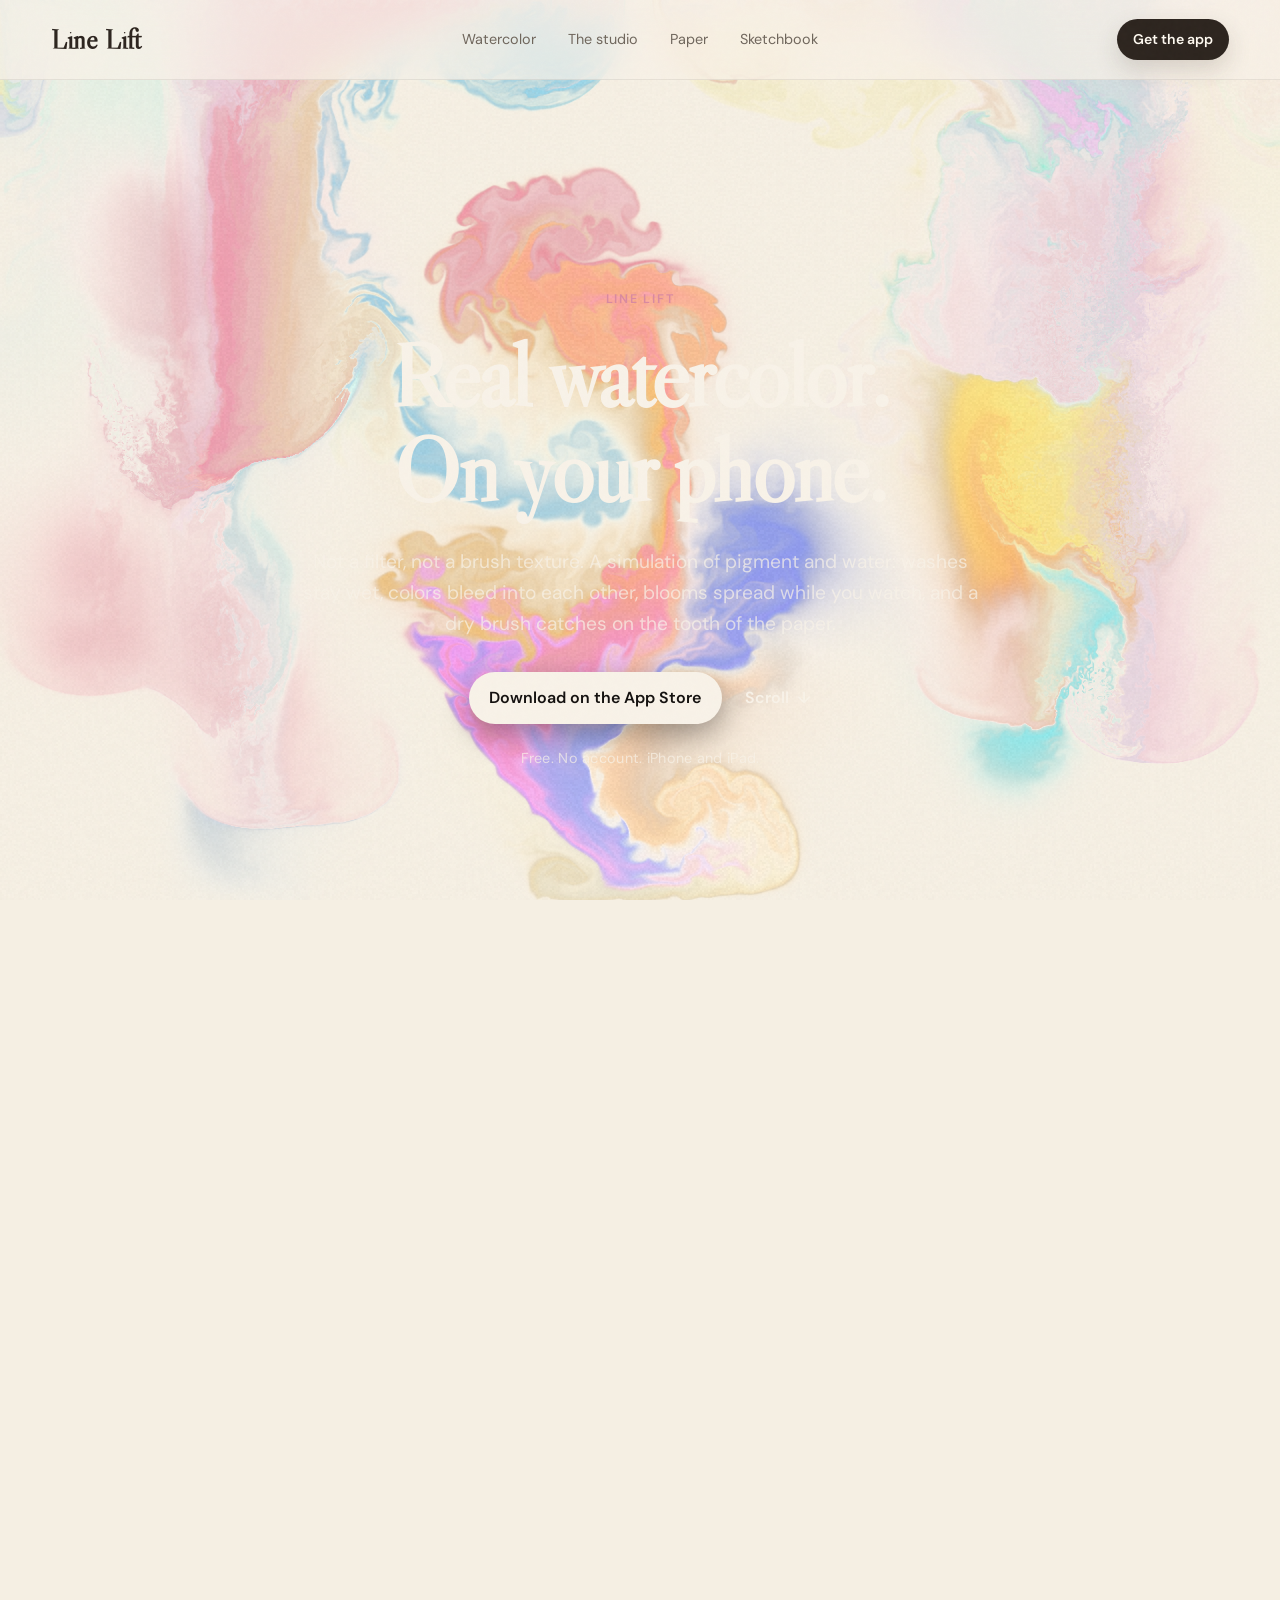
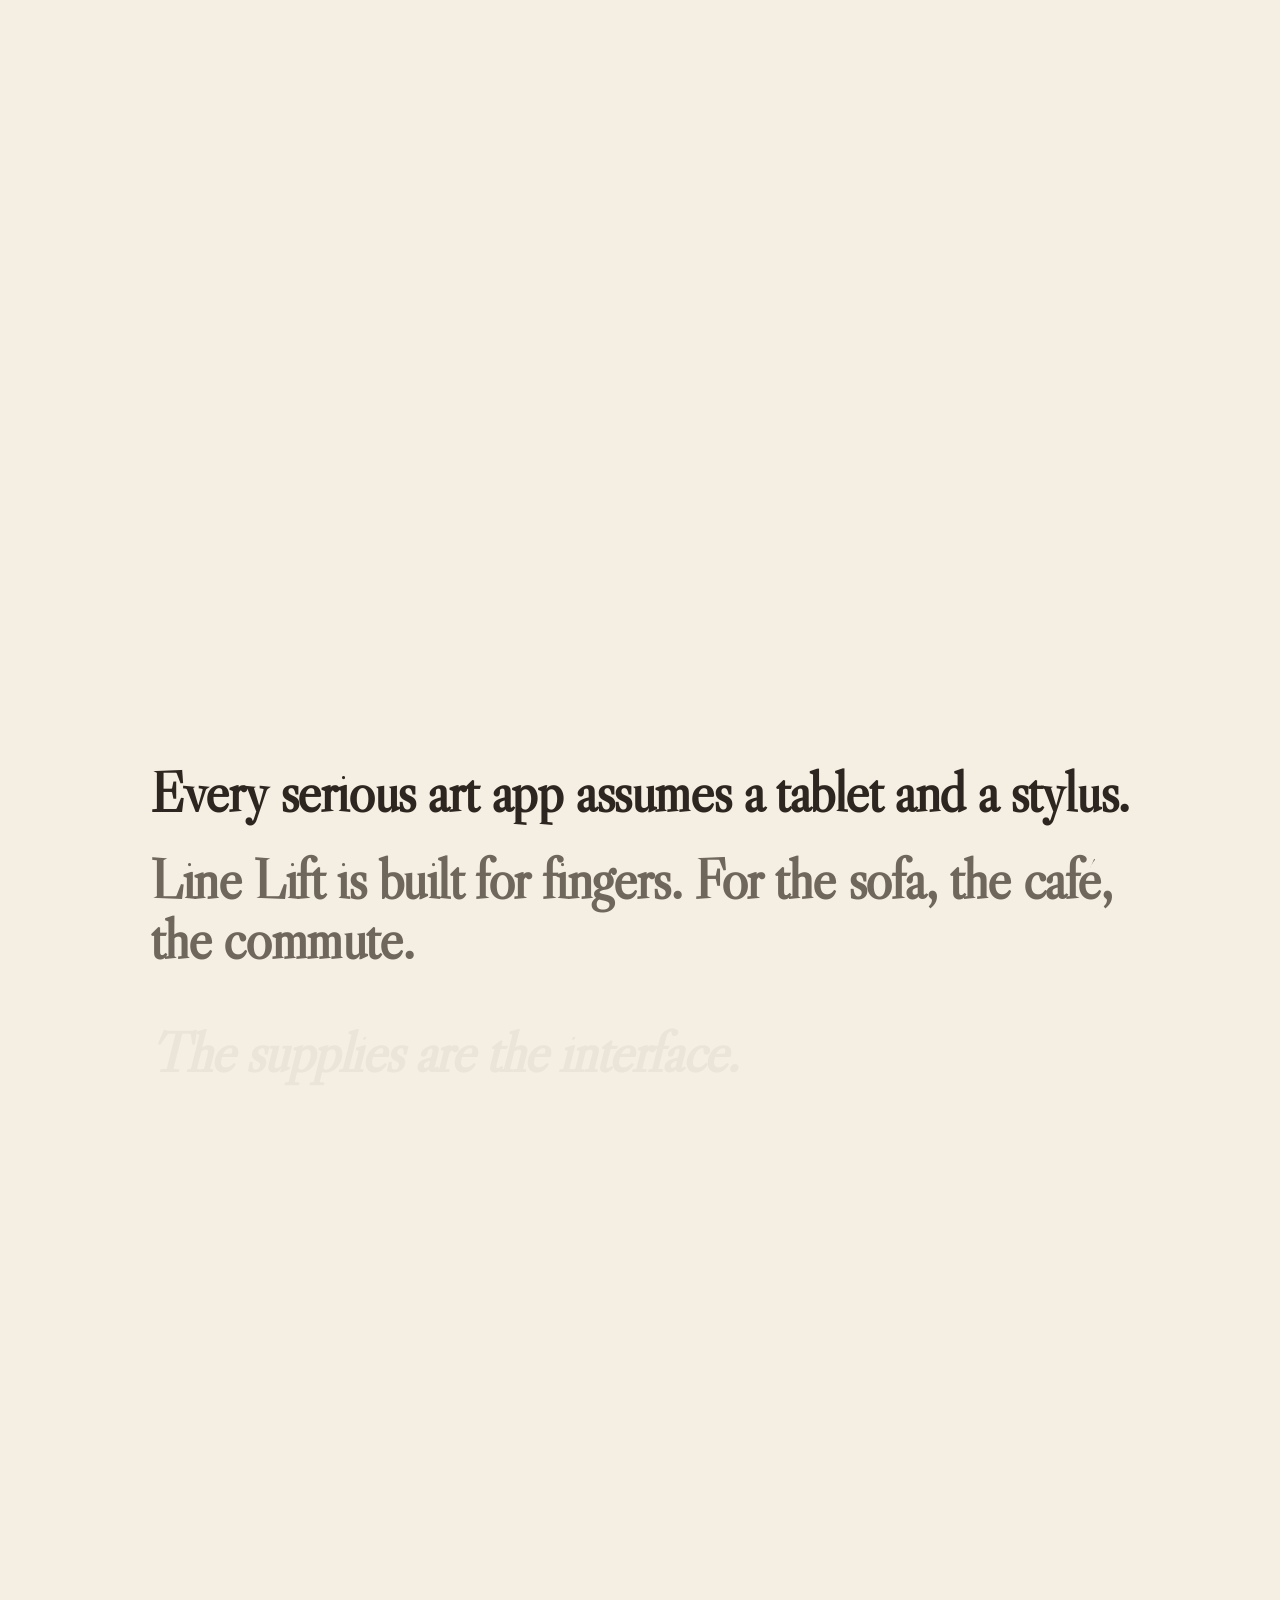
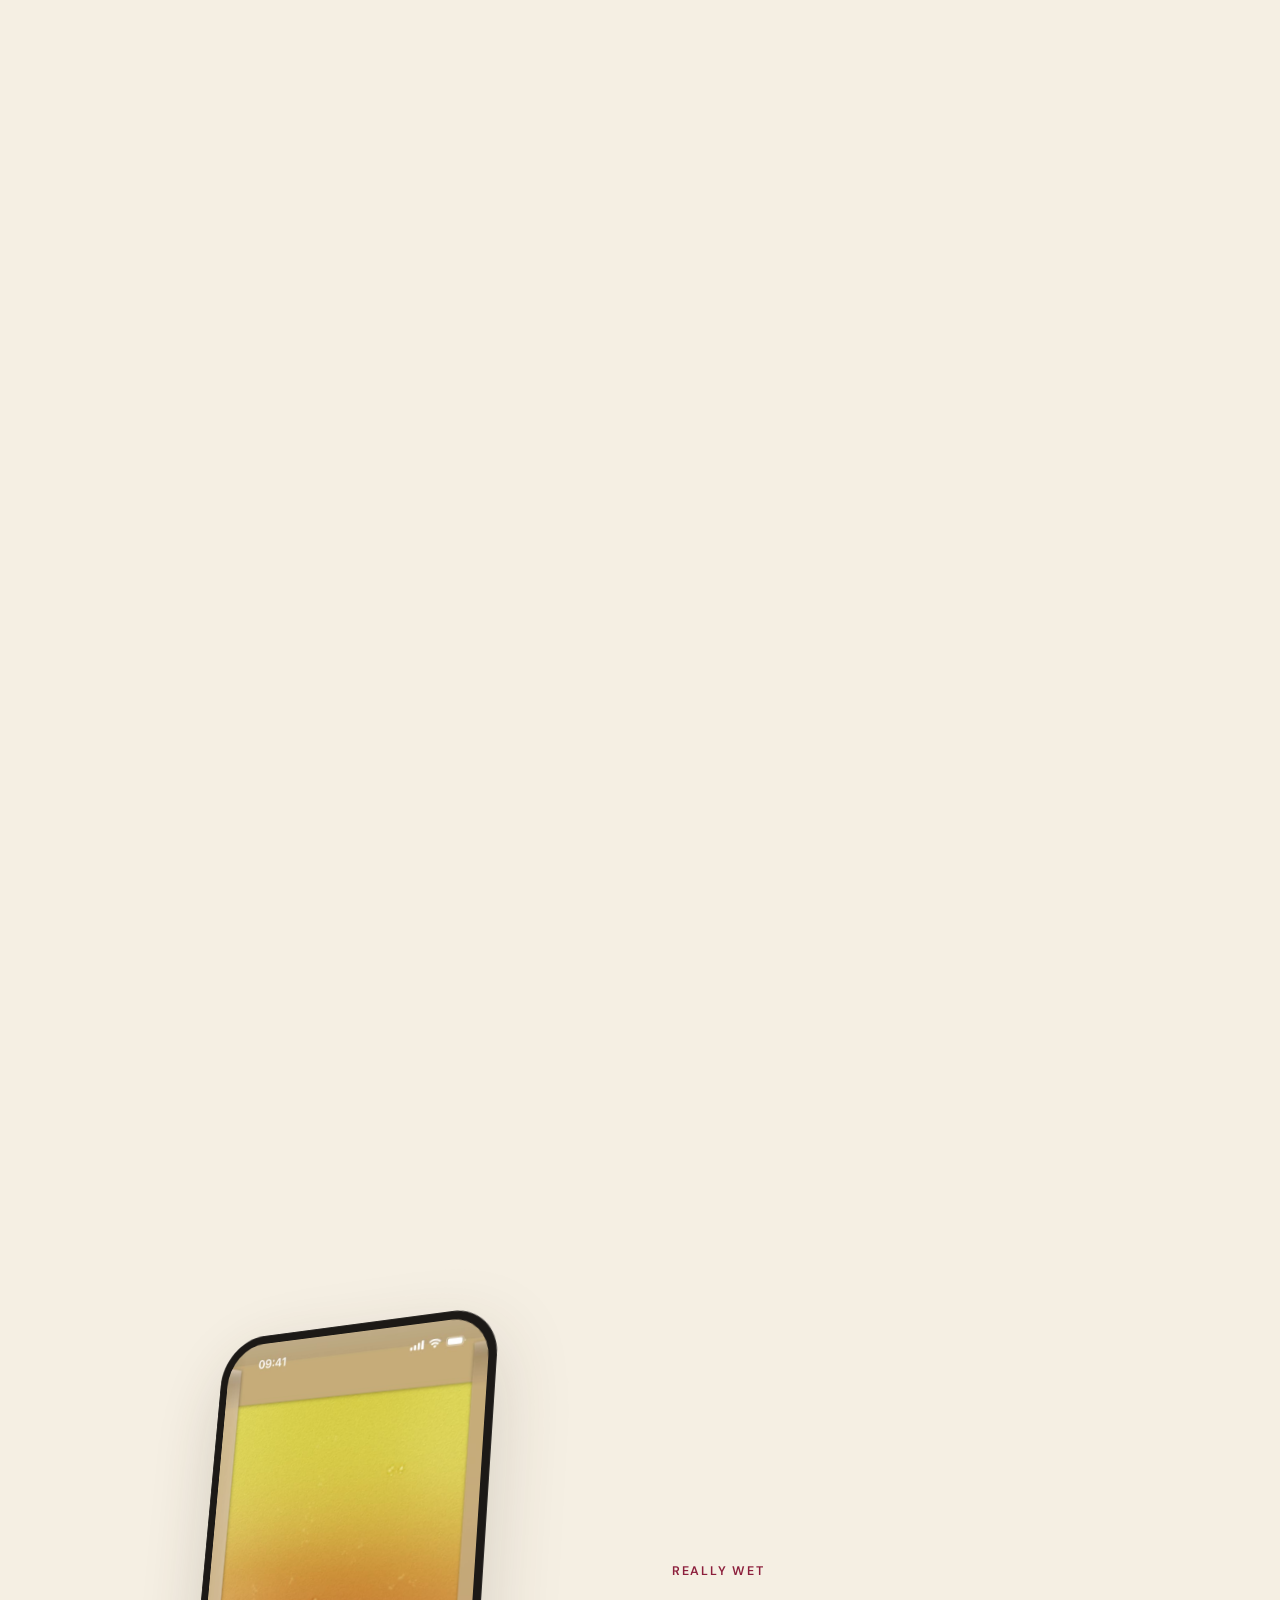
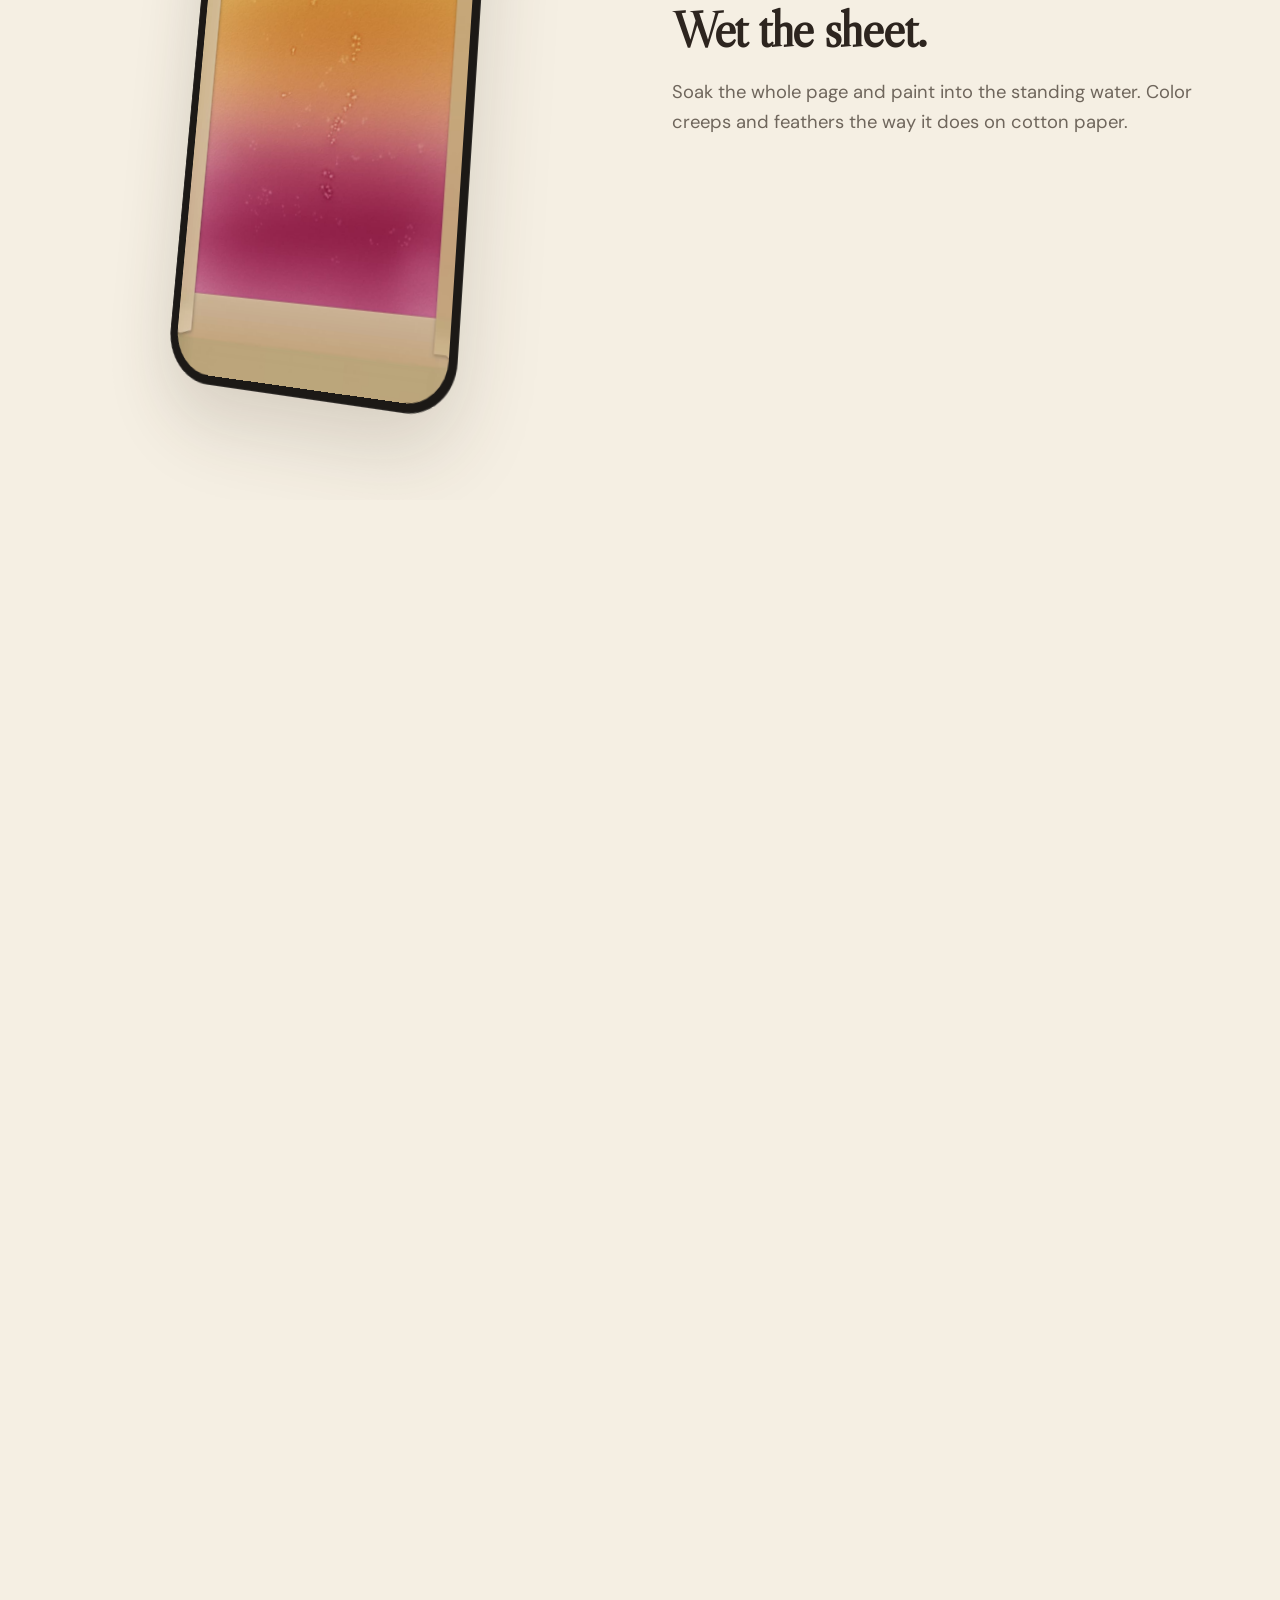
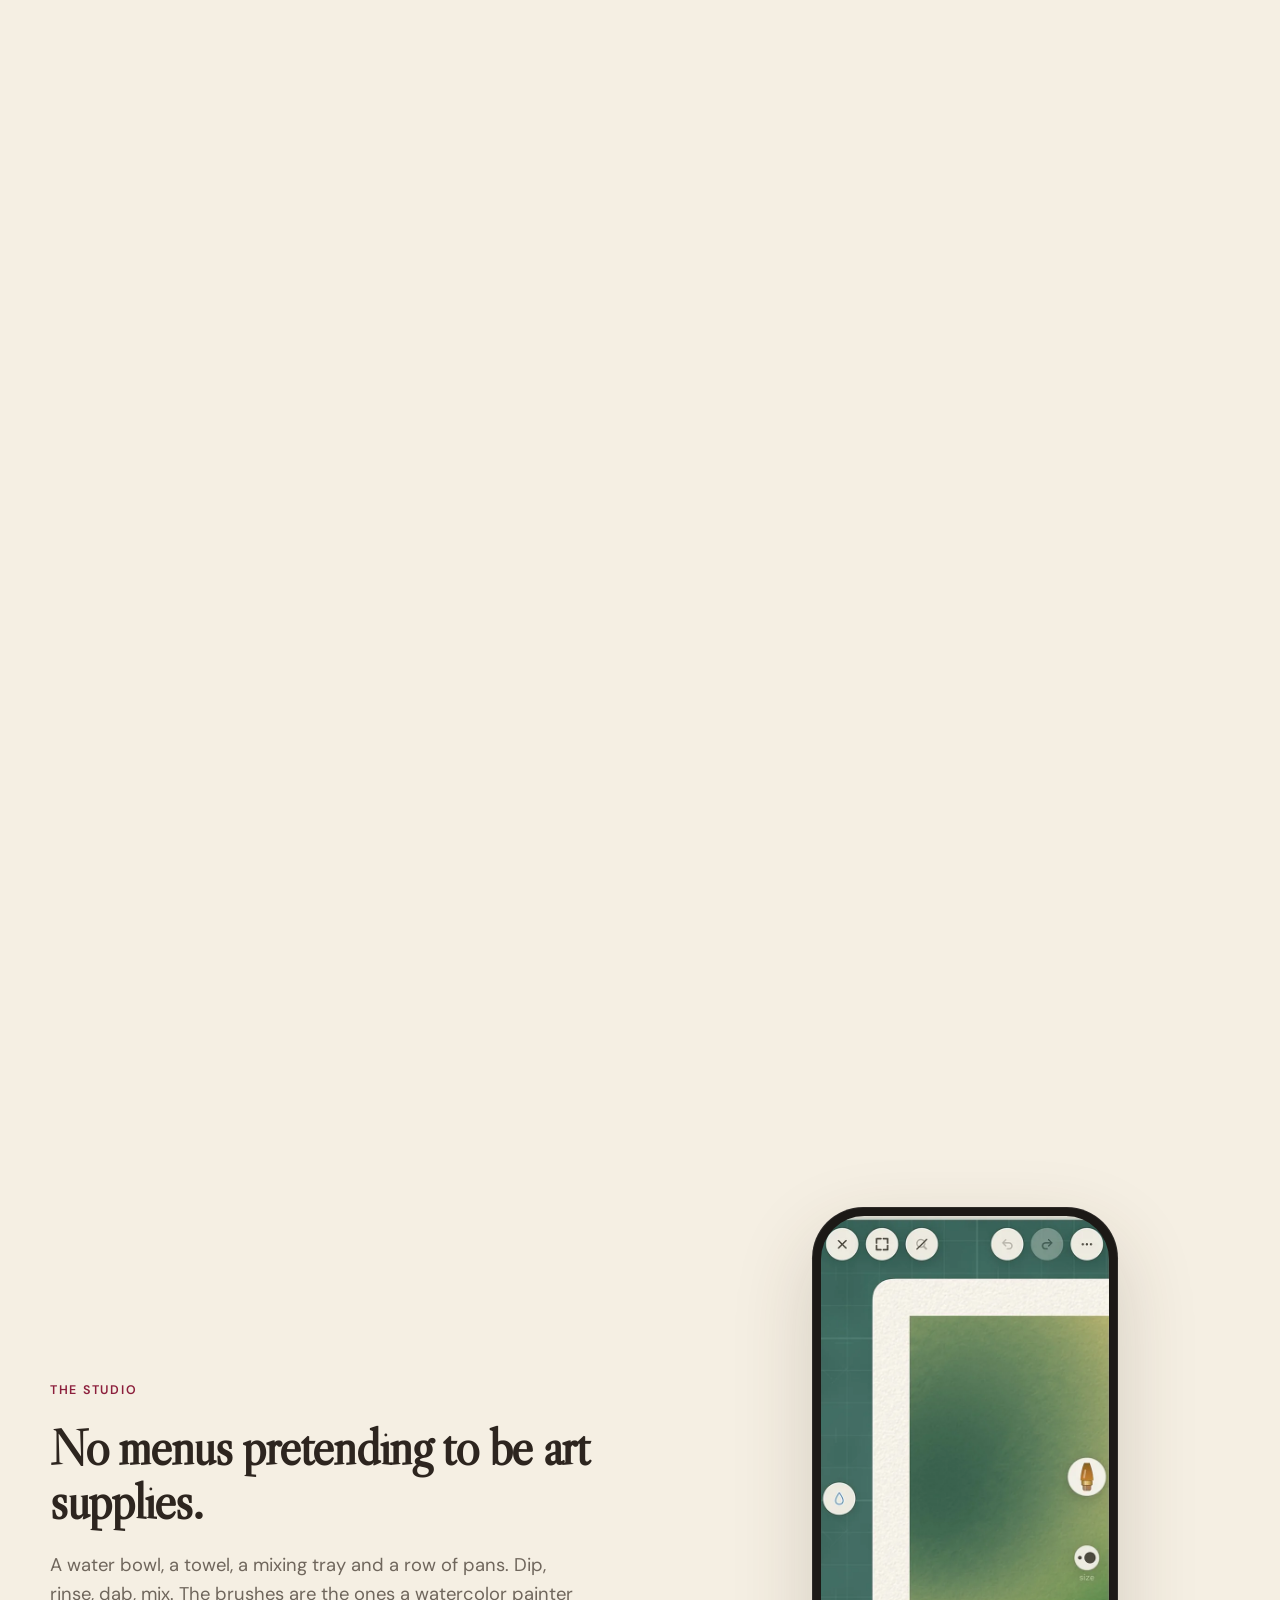
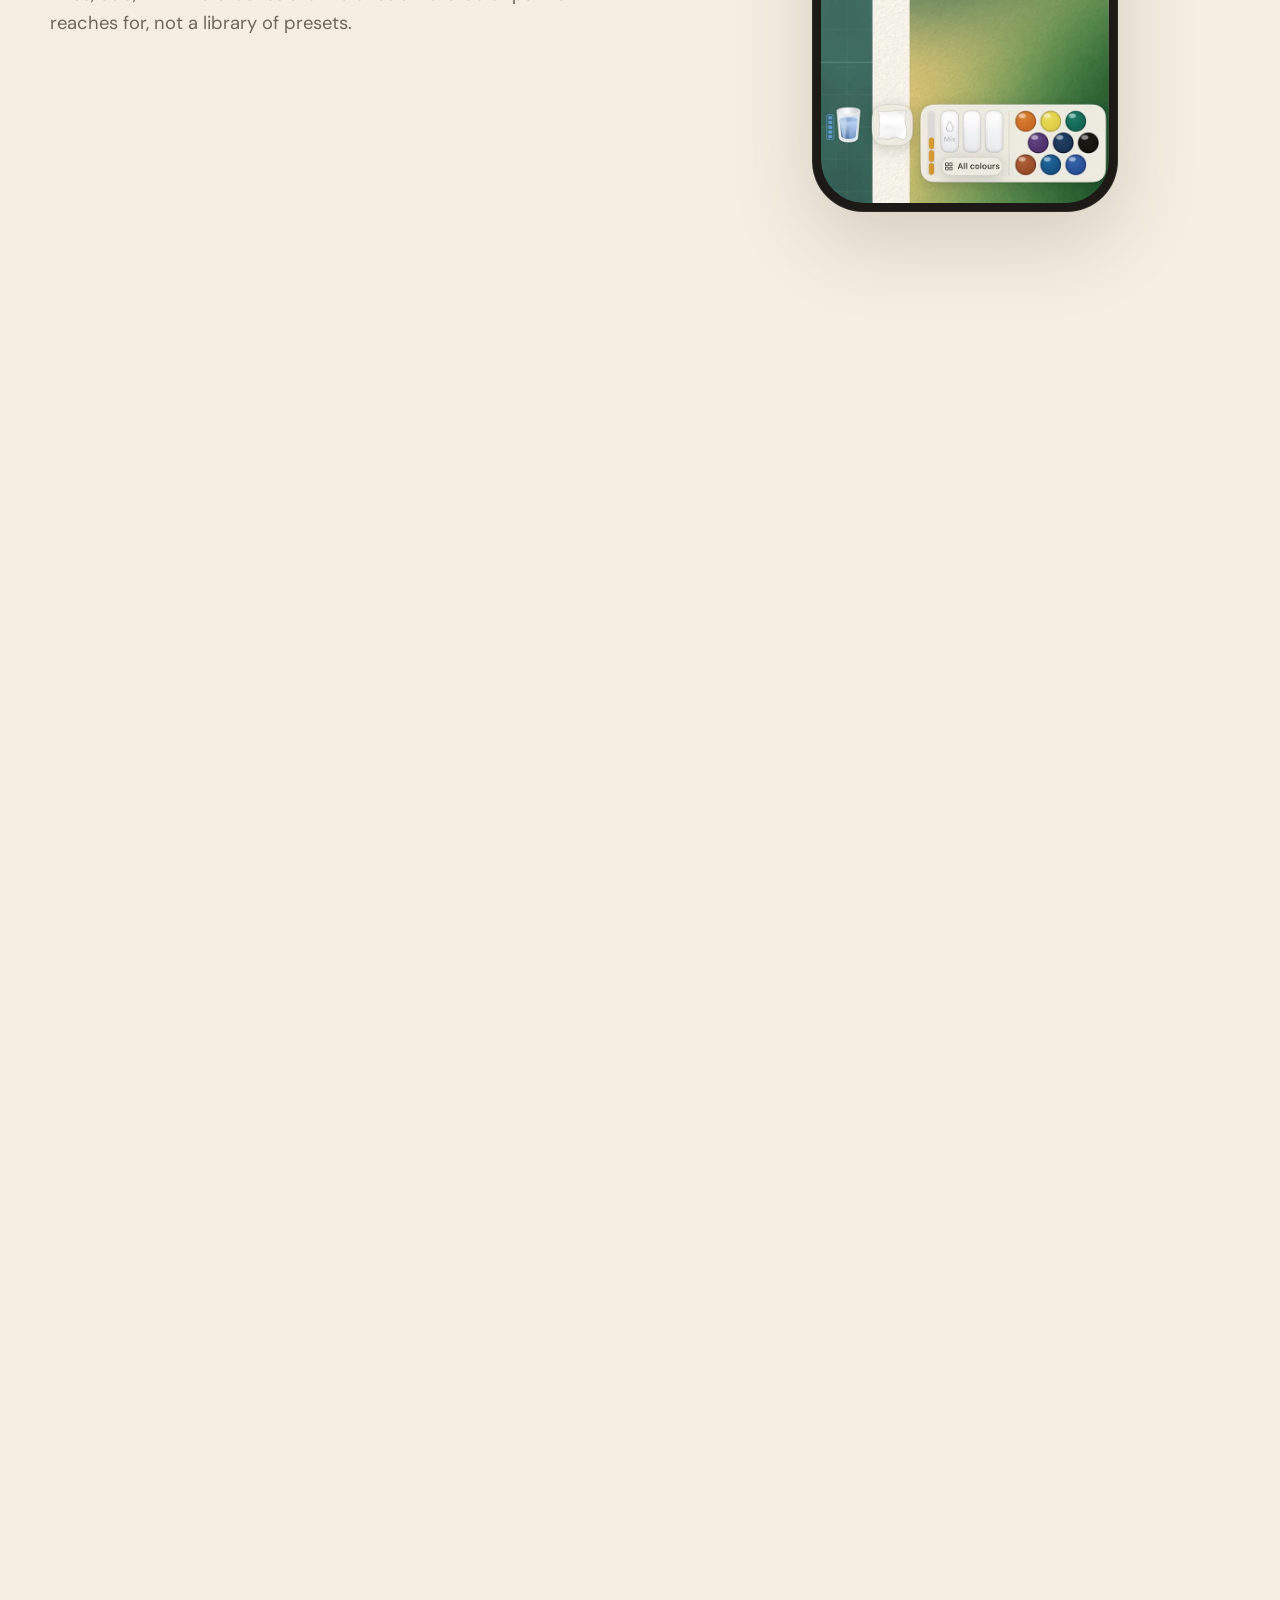
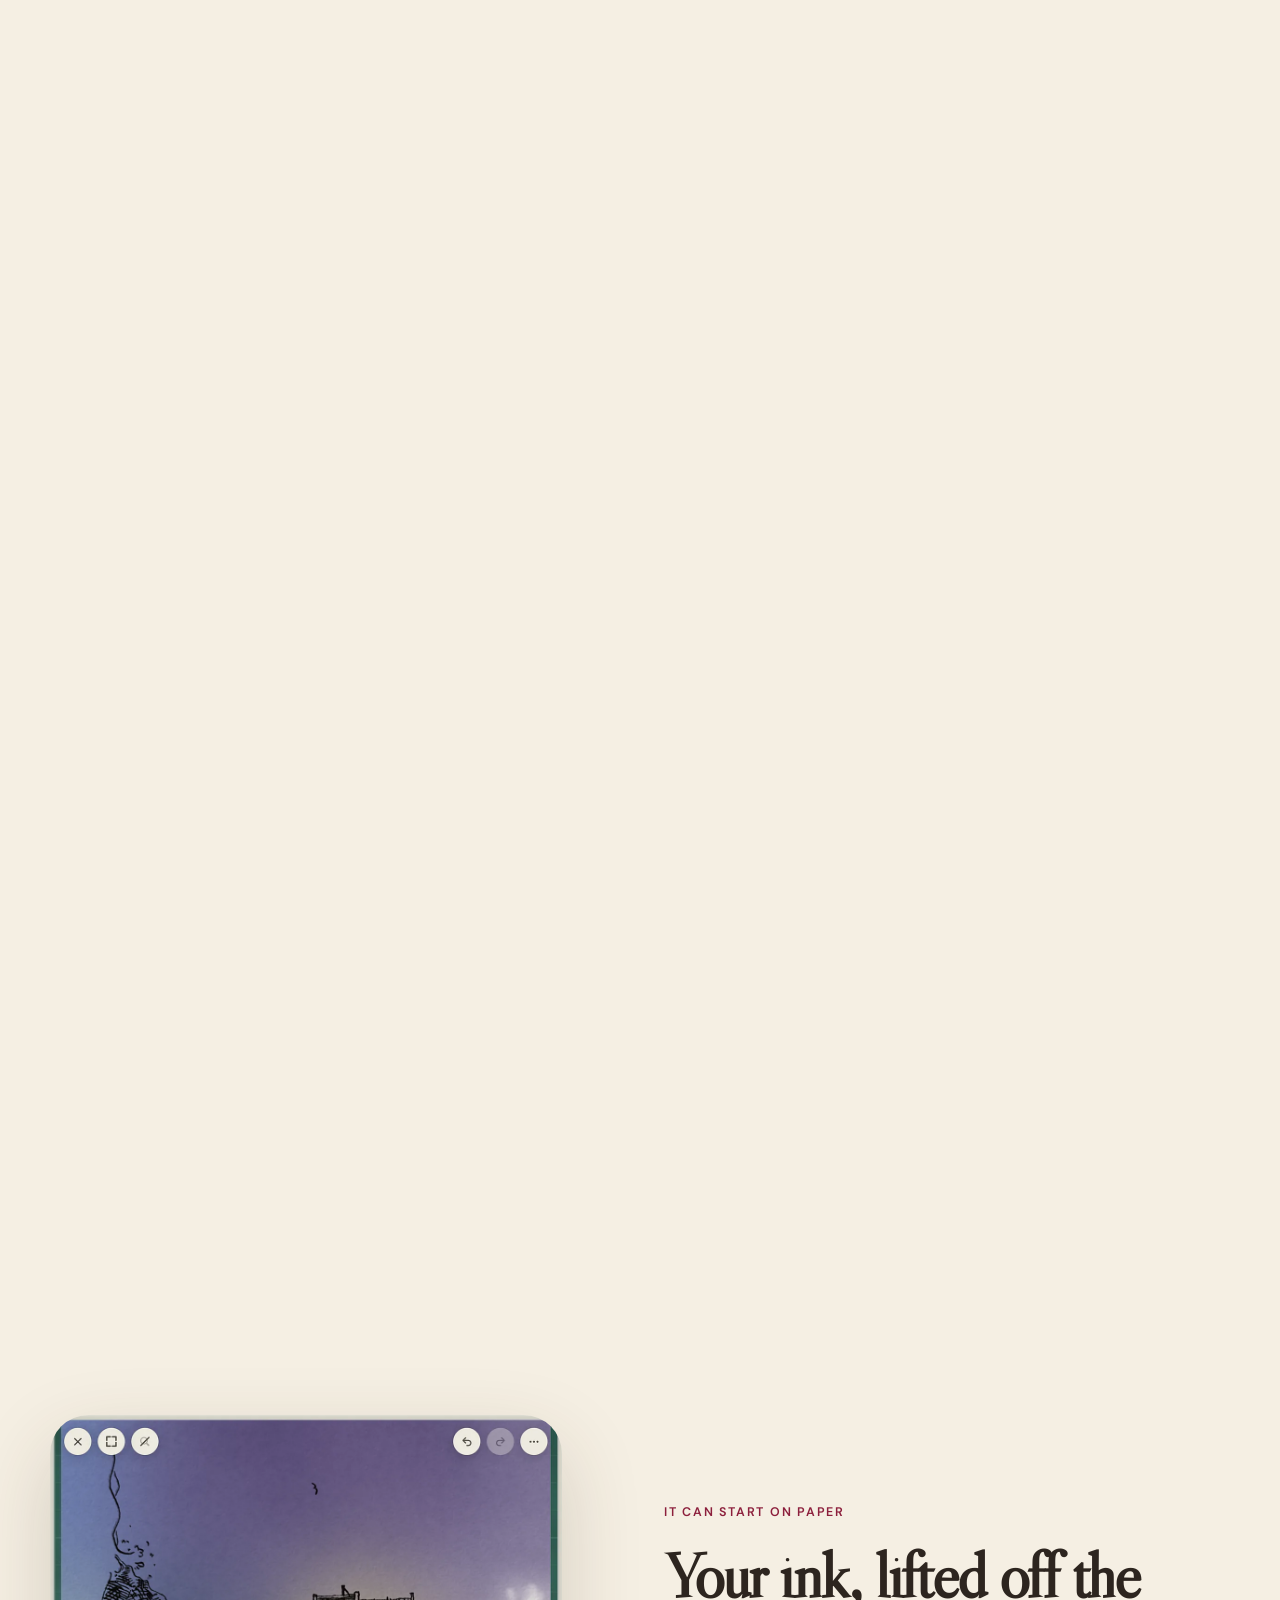
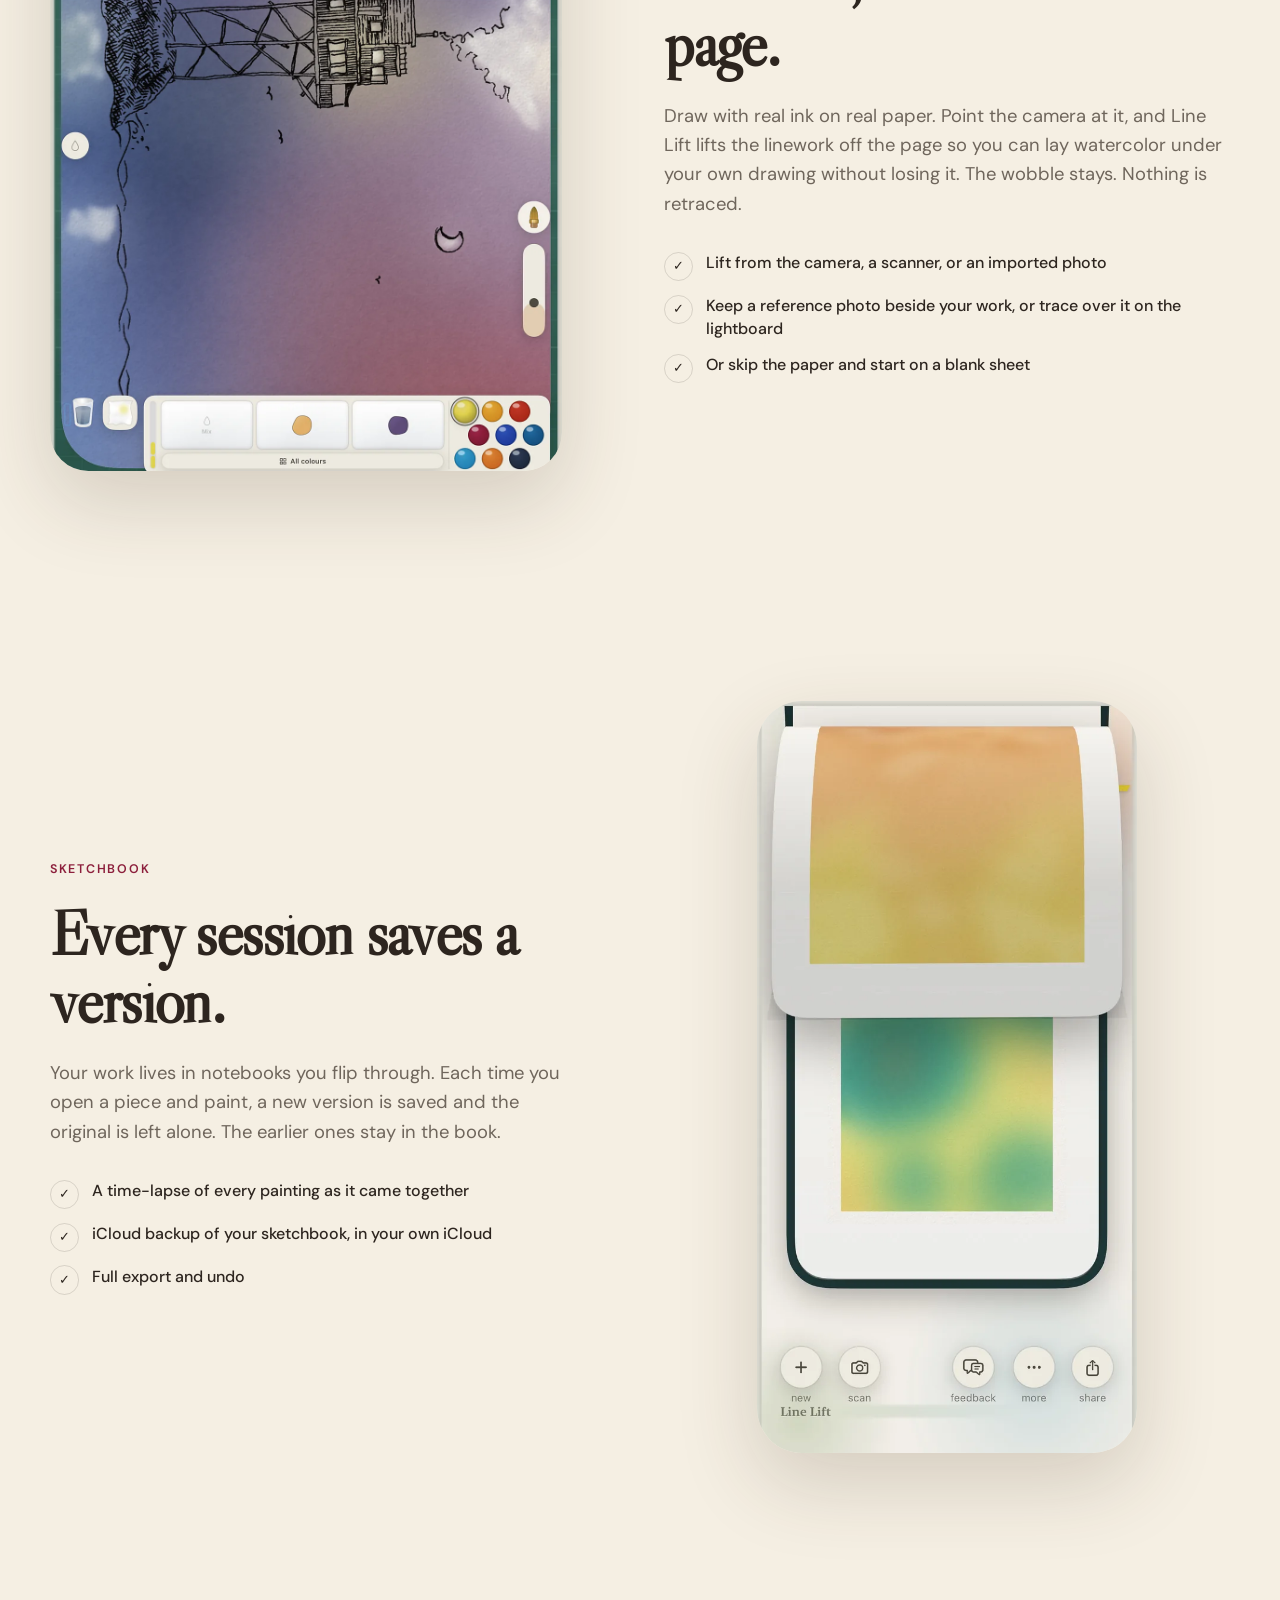
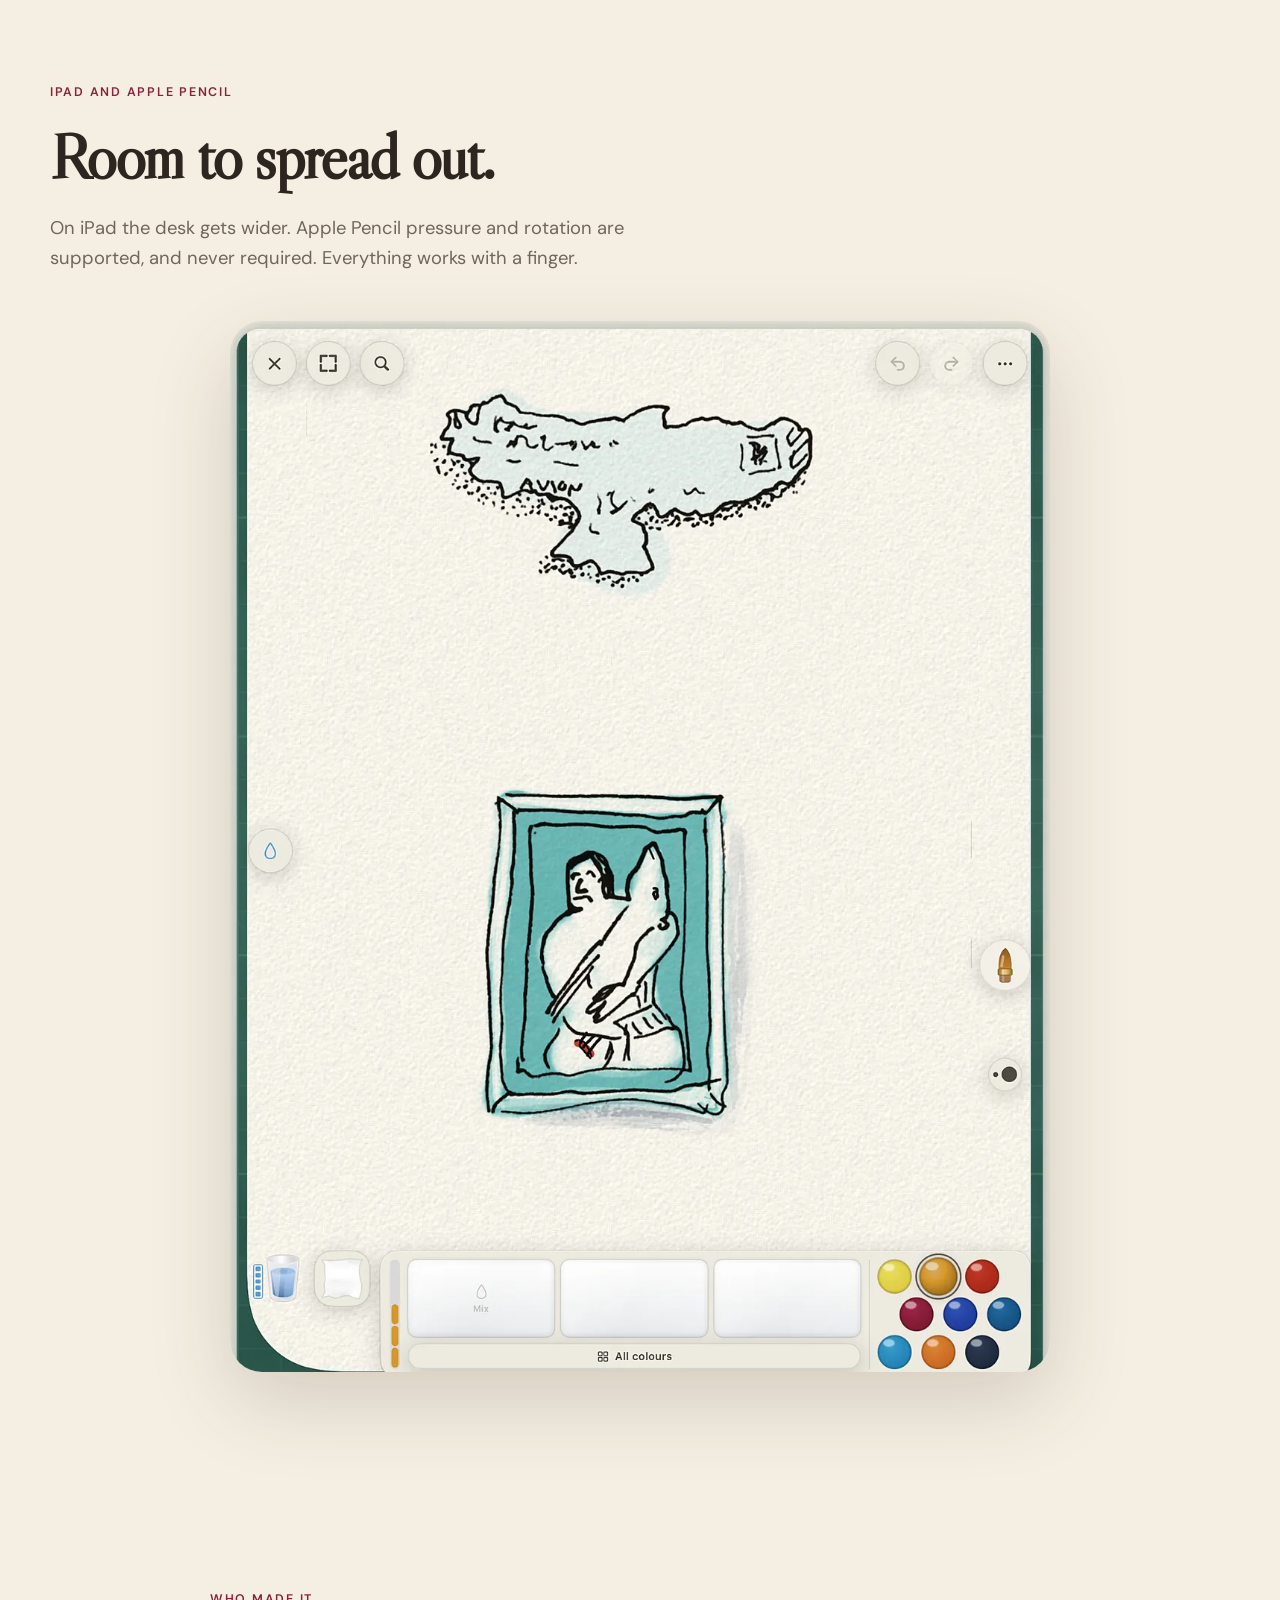
==== commit 1630d065: "The app is out — the site stops saying it is in review Site pass 2 was written before launch and nev" ====
--- a/index.html
+++ b/index.html
@@ -29,7 +29,7 @@
       <a href="#paper">Paper</a>
       <a href="#sketchbook">Sketchbook</a>
     </nav>
-    <a class="button button-small" href="#download">Get the app</a>
+    <a class="button button-small" href="https://apps.apple.com/app/id6792545860">Get the app</a>
   </header>
 
   <main id="top">
@@ -44,7 +44,7 @@
           <h1>Real watercolor.<br>On your phone.</h1>
           <p class="lede">Not a filter, not a brush texture. A simulation of pigment and water: washes stay wet, colors bleed into each other, blooms spread while you watch, and a dry brush catches on the tooth of the paper.</p>
           <div class="hero-actions">
-            <a class="button" href="#download">Coming to the App Store</a>
+            <a class="button" href="https://apps.apple.com/app/id6792545860">Download on the App Store</a>
             <a class="text-link" href="#itch">Scroll <span>↓</span></a>
           </div>
           <p class="hero-note">Free. No account. iPhone and iPad.</p>
@@ -205,7 +205,7 @@
         <div><dt>Your artwork</dt><dd>Stays on your device and in your own iCloud. It never passes through our servers.</dd></div>
         <div><dt>Analytics</dt><dd>Anonymous, hosted in the EU. The details are in the <a href="privacy/">privacy policy</a>.</dd></div>
         <div><dt>Devices</dt><dd>iPhone and iPad. Apple Pencil optional.</dd></div>
-        <div><dt>Status</dt><dd>Submitted to the App Store. In review.</dd></div>
+        <div><dt>Status</dt><dd>Out now on the <a href="https://apps.apple.com/app/id6792545860">App Store</a>. Free.</dd></div>
       </dl>
     </section>
 
@@ -213,10 +213,10 @@
     <section class="final-cta section-shell" id="download" data-pigment="#F5EFE3" data-splat="none">
       <div class="final-inner reveal">
         <p class="eyebrow">Line Lift</p>
-        <h2>With Apple for review.</h2>
-        <p>Line Lift has been submitted to the App Store. This page gets the download link the day it clears. Until then, the support page is the way to reach us.</p>
-        <a class="button" href="support/">Questions? Support</a>
-        <p class="availability">iPhone and iPad. Free.</p>
+        <h2>It's out.</h2>
+        <p>Line Lift — Watercolor Studio is on the App Store now. Free, no account, and everything in this version is unlocked. If something breaks, or you just want to show me what you painted, the support page comes straight to me.</p>
+        <a class="button" href="https://apps.apple.com/app/id6792545860">Download on the App Store</a>
+        <p class="availability">iPhone and iPad. Free. <a href="support/">Questions?</a></p>
       </div>
     </section>
   </main>
